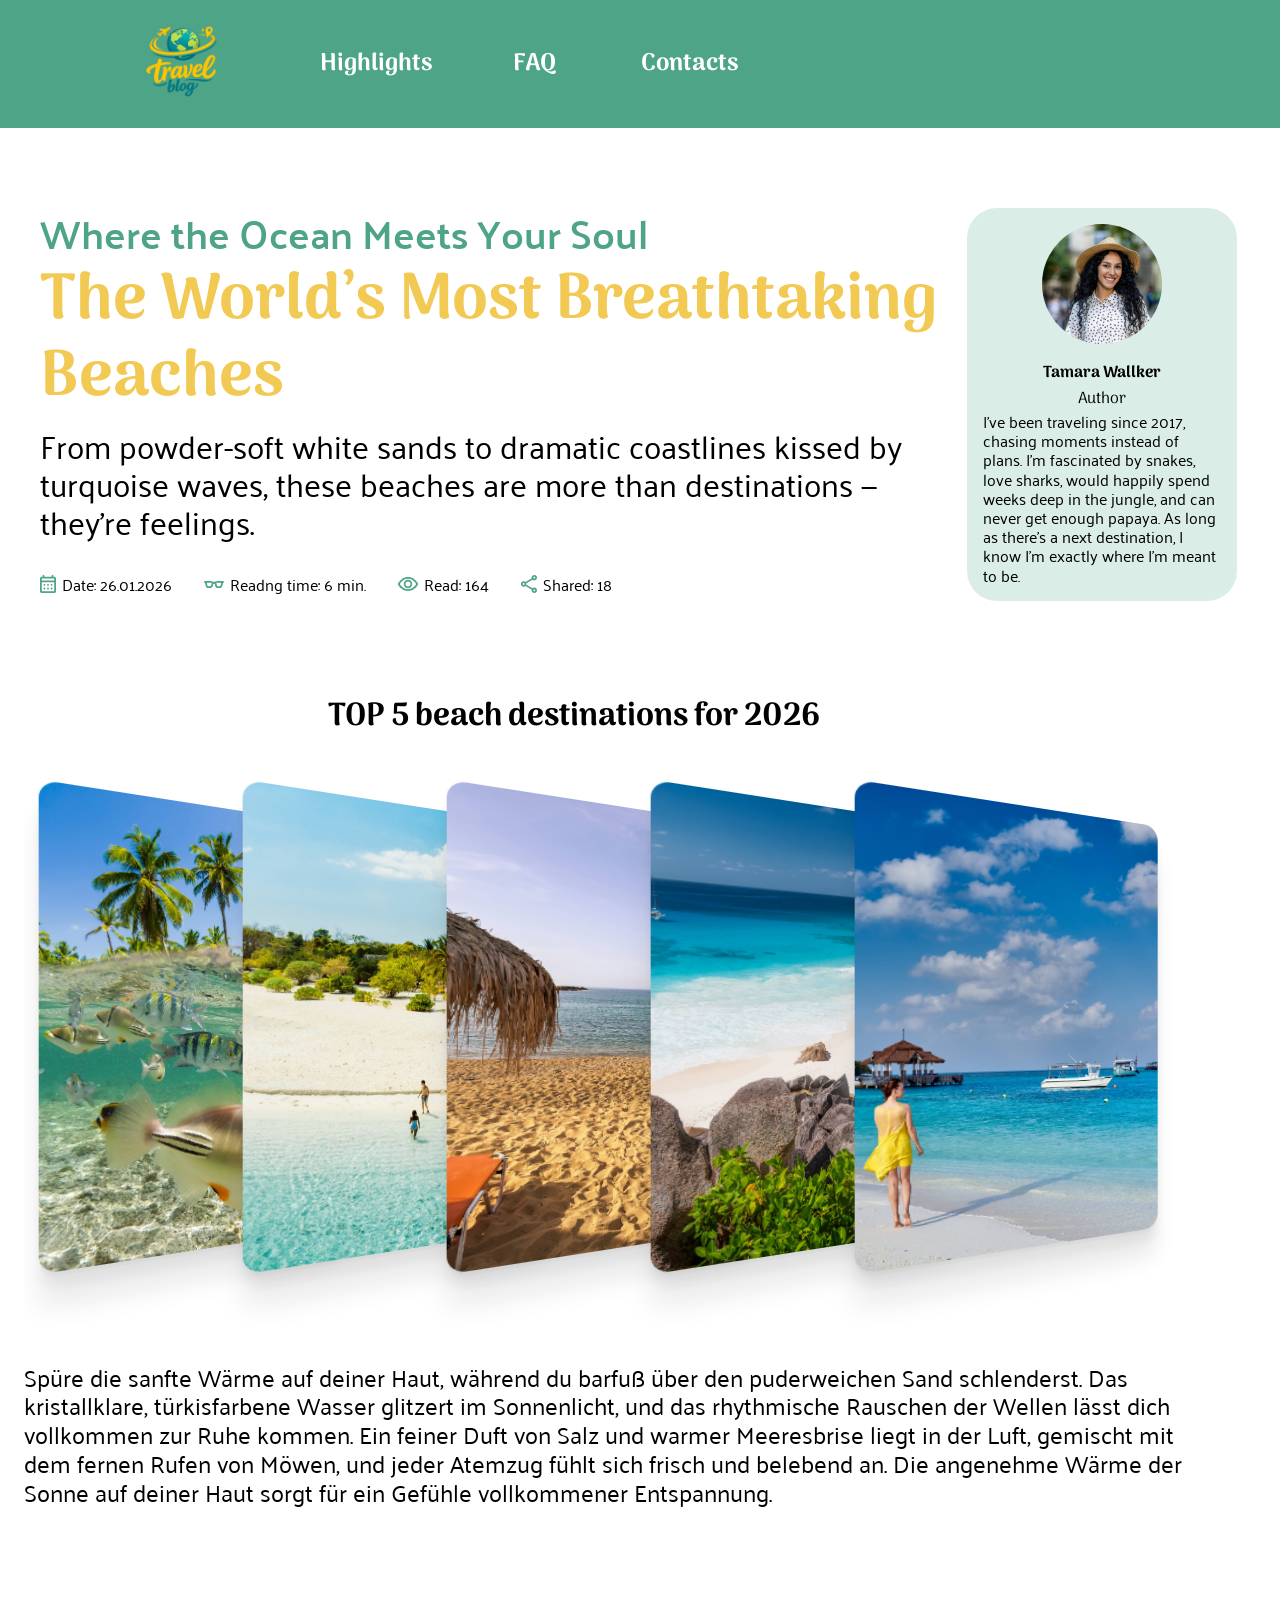
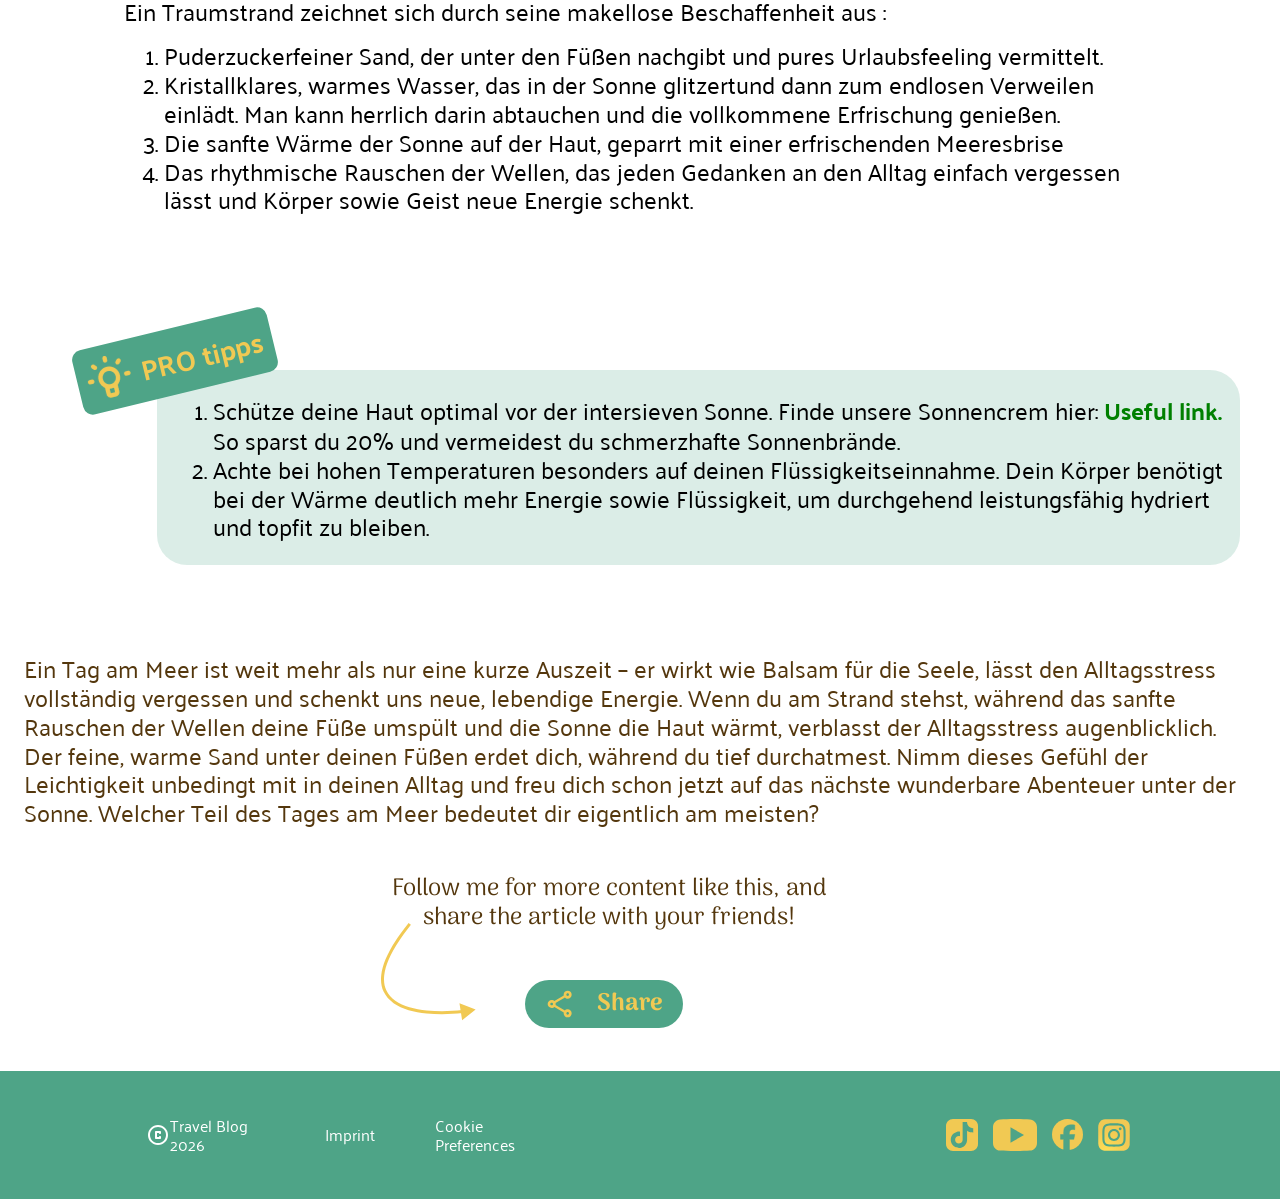
==== article01.html @ 9c557f5f "add missing underline in header for Article2&3 and center text according to the image on all pages." ====
<!DOCTYPE html>
<html lang="de">

<head>
    <meta charset="UTF-8">
    <meta name="viewport" content="width=device-width, initial-scale=1.0">
    <title>Ocean Meets Your Soul</title>
    <link rel="icon" type="image/x-icon" href="./assets/icons/logo.svg">
    <link rel="stylesheet" href="./style.css">
    <link rel="stylesheet" href="./fonts.css">
    <link rel="stylesheet" href="./article01.css">
    <link rel="stylesheet" href="./article01_Style_Media.css">

</head>

<body>
    <header class="header">
        <a href="./index.html"><img src="./assets/icons/logo.svg" alt="Logo von Travel Blog"></a>
        <div class="header-buttons">
            <div class="highlights">
                <a href="#highlights">Highlights </a>
                <img src="./assets/icons/underline_highlights.svg" alt="geschwungener Unterstrich">
            </div>
            <div class="faq">
                <a href="#faq">FAQ </a>
                <img src="./assets/icons/underline_faq.svg" alt="geschwungener Unterstrich">
            </div>
            <div class="contacts">
                <a href="#contacts">Contacts </a>
                <img src="./assets/icons/underline_contact.svg" alt="geschwungener Unterstrich">
            </div>
        </div>
    </header>
    <div class="main">
        <section class="landing-section-carousel">
            <div class="landing-section-text">
                <div>
                    <h2>Where the Ocean Meets Your Soul</h2>
                </div>
                <div>
                    <h1>The World’s Most Breathtaking Beaches</h1>
                </div>
                <div>
                    <p>From powder-soft white sands to dramatic coastlines kissed by turquoise waves, these beaches are
                        more than destinations — they’re feelings.</p>
                </div>
                <div class="landing-section-metadata">
                    <div class="landing-section-metadata-upperrow">
                        <div class="landing-section-metadata-postdetails">
                            <img src="./assets/icons/calendar_month.svg" alt="Kalender">
                            <p>Date: 26.01.2026</p>
                        </div>
                        <div class="landing-section-metadata-postdetails">
                            <img src="./assets/icons/eyeglasses_2.svg" alt="Brille">
                            <p>Readng time: 6 min.</p>
                        </div>
                    </div>

                    <div class="landing-section-metadata-lowerrow">
                        <div class="landing-section-metadata-postdetails">
                            <img src="./assets/icons/visibility.svg" alt="Augensymbil für Sichtbarkeit">
                            <p>Read: 164</p>
                        </div>
                        <div class="landing-section-metadata-postdetails">
                            <img src="./assets/icons/share.svg" alt="Symbol für Teilen von digitelen Inhalten">
                            <p>Shared: 18</p>
                        </div>
                    </div>
                </div>
            </div>
            <div class="authorsection">
                <div class="img-box">
                    <img class="author-img" src="./assets/IMG/690fbef0c17eec1970205dee7813ecf3e1ca60ca.jpg"
                        alt="Author">
                </div>
                <div class="author-passage">
                    <p class="authorsection-name">Tamara Wallker</p>
                    <p class="authorsection-job-titel">Author</p>
                    <p class="author-text">I’ve been traveling since 2017, chasing moments instead of plans. I’m
                        fascinated by snakes, love sharks, would happily spend weeks deep in the jungle, and can never
                        get enough papaya. As long as there’s a next destination, I know I’m exactly where I’m meant to
                        be.</p>
                </div>
            </div>
        </section>
        <div class="slider-section">
            <div>
                <p>TOP 5 beach destinations for 2026</p>
            </div>
            <div class="img-slider">
                <input type="radio" name="slider" value="one" checked>
                <input type="radio" name="slider" value="two">
                <input type="radio" name="slider" value="three">
                <input type="radio" name="slider" value="four">
                <input type="radio" name="slider" value="five">
                <div class="slider-wrapper">
                    <img class="slider_element" src="./assets/IMG/e51c4878d54c33f629a02bda94c36dedb0bcad4c.jpg" alt="">
                    <img class="slider_element" src="./assets/IMG/0f9bd6495d2cf09f7771ff76c4db44ebbebd13a8.jpg" alt="">
                    <img class="slider_element" src="./assets/IMG/7601c79268913c89cf3a25735f51fbeda280b129.jpg" alt="">
                    <img class="slider_element" src="./assets/IMG/ed7a6cf86d218974b82d78294162aca46bee85b0.jpg" alt="">
                    <img class="slider_element" src="./assets/IMG/0540af409d6eb9c8b70daf49550cf01b8f0cc2bd.jpg" alt="">
                </div>
            </div>
        </div>
        <section description class="description">
            <div class="description-box">
                <p>Spüre die sanfte Wärme auf deiner Haut, während du barfuß über den puderweichen Sand schlenderst. Das
                    kristallklare, türkisfarbene Wasser glitzert im Sonnenlicht, und das rhythmische Rauschen der Wellen
                    lässt dich vollkommen zur Ruhe kommen. Ein feiner Duft von Salz und warmer Meeresbrise liegt in der
                    Luft, gemischt mit dem fernen Rufen von Möwen, und jeder Atemzug fühlt sich frisch und belebend an.
                    Die angenehme Wärme der Sonne auf deiner Haut sorgt für ein Gefühle vollkommener Entspannung.</p>
            </div>
            <div class="info">
                <p class="info-p-tag">Ein Traumstrand zeichnet sich durch seine makellose Beschaffenheit aus :</p>
                <ol>
                    <li class="info-li-tag">Puderzuckerfeiner Sand, der unter den Füßen nachgibt und pures
                        Urlaubsfeeling vermittelt.</li>
                    <li class="info-li-tag">Kristallklares, warmes Wasser, das in der Sonne glitzertund dann zum
                        endlosen Verweilen einlädt. Man kann herrlich darin abtauchen und die vollkommene Erfrischung
                        genießen.</li>
                    <li class="info-li-tag">Die sanfte Wärme der Sonne auf der Haut, geparrt mit einer erfrischenden
                        Meeresbrise</li>
                    <li class="info-li-tag">Das rhythmische Rauschen der Wellen, das jeden Gedanken an den Alltag
                        einfach vergessen lässt und Körper sowie Geist neue Energie schenkt.</li>
                </ol>
            </div>
        </section>
        <section class="pro-tipps">
            <div class="pro-tipps-box">
                <img src="./assets/icons/wb_incandescent.png" alt="light-bulb">
                <p>PRO tipps</p>
            </div>
            <div class="pro-tipps-discription">
                <div>
                    <ol>
                        <li>Schütze deine Haut optimal vor der intersieven Sonne. Finde unsere Sonnencrem hier:
                            <span>Useful link.</span> So sparst du 20% und vermeidest du schmerzhafte Sonnenbrände.</li>
                        <li>Achte bei hohen Temperaturen besonders auf deinen Flüssigkeitseinnahme. Dein Körper benötigt
                            bei der Wärme deutlich mehr Energie sowie Flüssigkeit, um durchgehend leistungsfähig
                            hydriert und topfit zu bleiben.</li>
                    </ol>
                </div>
            </div>
        </section>
        <section>
            <div class="main-beach-accomodation-descr">
                <p>Ein Tag am Meer ist weit mehr als nur eine kurze Auszeit – er wirkt wie Balsam für die Seele, lässt
                    den Alltagsstress vollständig vergessen und schenkt uns neue, lebendige Energie. Wenn du am Strand
                    stehst, während das sanfte Rauschen der Wellen deine Füße umspült und die Sonne die Haut wärmt,
                    verblasst der Alltagsstress augenblicklich. Der feine, warme Sand unter deinen Füßen erdet dich,
                    während du tief durchatmest. Nimm dieses Gefühl der Leichtigkeit unbedingt mit in deinen Alltag und
                    freu dich schon jetzt auf das nächste wunderbare Abenteuer unter der Sonne. Welcher Teil des Tages
                    am Meer bedeutet dir eigentlich am meisten?
                </p>
            </div>
        </section>
        <section>
            <div class="share">
                <div class="share-box">
                    <div class="share-box-text">
                        <p>Follow me for more content like this, and share the article with your friends!
                        <p></p>
                    </div>
                    <table class="radio-box">
                        <td class="radio-box-image"><img src="./assets/icons/Vector_share.svg"
                                alt="Pfeil zeigt zum Share Button"></td>
                        <td class="radio-box-button">
                            <input type="radio" id="button-toggle" class="button-checkbox">
                            <label for="button-toggle" class="annimated-button">
                                <img src="./assets/icons/Share_button.svg" alt="Icon zum Teilen von Content">
                                <p>Share</p>
                            </label>

                            <div class="share-after-click">
                                <img src="./assets/icons/Share.svg" alt="Icon zum Teilen von Content">
                                <div class="share-after-click-links">
                                    <a href="https://www.linkedin.com/">LinkedIn</a>
                                    <a href="https://web.whatsapp.com/">WhatsApp</a>
                                </div>

                            </div>
                        </td>
                    </table>
                </div>
            </div>
    </div>
    </section>
    <footer class="footer">
        <section class="footer-section-left">
            <div class="footer-section-left-links">
                <div class="footer-section-left-copyright"><img src="./assets/icons/copyright.svg"
                        alt="Copyright Symbol">Travel Blog 2026</img></div>
                <p>Imprint</p>
                <p>Cookie Preferences</p>
            </div>
        </section>

        <section class="footer-section-right">
            <a href="https://www.tiktok.com/" target="_blank"> <img src="./assets/icons/Tiktok.svg" alt="Tiktok"></a>
            <a href="https://www.youtube.com/" target="_blank"> <img src="./assets/icons/youtube.svg" alt="YouTube"></a>
            <a href="https://www.facebook.com/" target="_blank"> <img src="./assets/icons/facebook.svg"
                    alt="Facebook"></a>
            <a href="https://www.instagram.com/" target="_blank"> <img src="./assets/icons/Instagram_2016.svg"
                    alt="Instagram"></a>

        </section>
    </footer>
    <section class="nav-bar">
        <div>
            <img src="./assets/icons/home.png" alt="">
            <img src="./assets/icons/rocket_launch.png" alt="">
            <img src="./assets/icons/live_help.png" alt="">
            <img src="./assets/icons/person_pin.png" alt="">
        </div>
    </section>
    </div>
</body>

</html>
---- style.css ----
* {
    margin: 0;
    box-sizing: border-box;
    scroll-behavior: smooth;
}

html {
    font-size: 16px;
}

body {
    min-height: 100vh;
    display: flex;
    flex-direction: column;

}



.header {
    width: 100%;
    display: flex;
    flex-direction: row;
    align-items: center;
    height: 128px;
    background-color: rgba(78, 164, 135, 1);
    padding: 0px 146px 0px 146px;
    gap: 102px;
}

.header>img {
    width: 72px;
}

.header-buttons {
    display: flex;
    flex-direction: row;
    align-items: center;
    gap: 72px;
    height: 19px;
    text-decoration: none;
    color: rgba(248, 245, 235, 1);
    font-family: Arima;
    font-weight: 700;
    font-size: 1.5rem;

}

.header a {
    color: #ffffff;
    text-decoration: none;

}

.header a:hover {
    color: #ffffff;
    cursor: pointer;
}

.header a:active {
    color: #F1C953;
    cursor: pointer;
    text-decoration: none;

}

/* In diesem Abschnitt wird der ganze Abschnitt um den Share Button und dessen Funktion definiert*/


.share {
    display: flex;
    flex-direction: column;
    justify-content: center;
    align-items: center;

    width: 1200px;
    height: 154px;

    gap: 48px;
}

.share-box {
    display: flex;
    flex-direction: column;
    justify-content: center;

    width: 493px;
    height: 154px;

    position: relative;
}

.share-box-text p {
    font-family: Arima;
    font-weight: 500;
    font-style: Medium;
    font-size: 1.5rem;
    line-height: 120%;
    letter-spacing: 0%;
    text-align: center;

    color: rgba(84, 55, 13, 1);

    width: 463px;
}

.radio-box {
    display: table;
    flex-direction: row;
    justify-content: start;
    align-items: flex-end;

    width: 350px;
    gap: 48px;

    position: absolute;
    top: 90px;
}

.radio-box-image {
    width: 100px;
}

.annimated-button>img {
    width: 32px;
    height: 32px;
}

.radio-box-button {
    display: flex;
    flex-direction: row;
    justify-content: center;
    align-items: center;

    margin-top: 60px;
}

.radio-box-button p {
    font-family: Arima;
    font-weight: 700;
    font-style: Bold;
    font-size: 1.5rem;
    line-height: 120%;
    letter-spacing: 5%;

    color: rgba(241, 201, 83, 1);
}

.radio-box-button>img {
    width: 106px;
    border: 3px;
    rotate: 5deg;
}

.button-checkbox {
    display: none;
}

.annimated-button {
    display: flex;
    flex-direction: row;
    justify-content: space-evenly;
    align-items: center;
    background-color: rgba(78, 164, 135, 1);
    text-align: center;
    border-radius: 40px;
    cursor: pointer;
    user-select: none;

    width: 158px;
    height: 48px;
    transform: translateX(0);

    transition: transform 0.4s ease, width 0.2s ease;
}

.button-checkbox:checked+.annimated-button {
    width: 120px;
    transform: translateX(-0px);
}

.button-checkbox:checked+.annimated-button>img {
    display: none;
}

.button-checkbox:checked~.share-after-click {
    display: flex;
}

.share-after-click {
    display: table;
    flex-direction: row;
    justify-content: center;
    align-items: center;

    display: none;
}

.share-after-click-links {
    display: flex;
    flex-direction: column;
    justify-content: center;
    align-items: start;

    color: rgba(78, 164, 135, 1);
}

.share-after-click img {
    width: 32px;
    height: 32px;
    margin: 0px 10px 0px 10px;
}

.share-after-click-links a {
    font-family: Arima;
    font-weight: 400;
    font-style: Regular;
    font-size: 1rem;
}

.share-after-click-links a:link {
    color: rgba(78, 164, 135, 1);
}

.share-after-click-links a:visited {
    color: rgba(78, 164, 135, 1);
}


.pro-tipps {
    width: 600px;
    height: 300px;
    padding: 0px 0px 0px 0px;
}

.pro-tipps-box {
    z-index: 1;
    background-color: rgba(78, 164, 135, 1);
    display: flex;
    justify-content: space-evenly;
    align-items: center;
    text-align: center;
    width: 200px;
    height: 66px;
    border-radius: 10px;
    position: relative;
    top: 24px;
    left: -32px;
}

.pro-tipps-box>p {
    font-family: Palanquin;
    font-weight: 700;
    font-size: 1.75rem;
    color: rgba(241, 201, 83, 1);
}

.pro-tipps-discription {
    z-index: 2;
    font-family: Palanquin;
    font-weight: 400;
    font-size: 1.25rem;
    line-height: 120%;
    background-color: rgba(78, 164, 135, 0.2);
    border-radius: 30px;
    width: 600px;
    height: 200px;
    display: flex;
    justify-content: flex-end;
}

.pro-tipps-discription>div {
    display: flex;
    justify-content: space-around;
    padding: 35px 16px;
}

.pro-tipps-box {
    transform: rotate(-13.67deg)
}

.pro-tipps-box>img {
    transform: rotate(13.67deg);
}


/* Ab diesem Bereich kommt der Footer */


.footer {
    width: 100%;
    display: flex;
    align-items: center;
    color: #ffffff;
    height: 128px;
    background-color: rgba(78, 164, 135, 1);
    padding: 0px 146px 0px 146px;
    justify-content: space-between;
    font-family: Palanquin;
}

.footer-section-left-links {
    display: flex;
    align-items: center;
    gap: 60px;
}

.footer-section-left-copyright {
    display: flex;
    align-items: center;
}

.footer-section-right {
    display: flex;
    align-items: center;
    gap: 15px;
}

.nav-bar {
    display: none;
}

@media screen and (min-width: 1440px) {

    .header {
        width: 100%;
        height: 128px;
        display: flex;
        flex-direction: row;
        justify-content: start;

        gap: 102px;

        padding: 0px max(146px, calc(50% - 600px));
    }


    .header>a>img {
        width: 72px;

        /* margin-left: 146px; */
    }

    .header-buttons {
        display: flex;
    }

    .pro-tipps {
        width: 1134px;
        height: 260px;
        padding: 0px 0px 0px 0px;
    }

    .pro-tipps-box {
        z-index: 1;
        background-color: rgba(78, 164, 135, 1);
        display: flex;
        justify-content: space-evenly;
        align-items: center;
        text-align: center;
        width: 200px;
        height: 66px;
        border-radius: 10px;
        position: relative;
        top: 5px;
        left: 0px;
    }

    .pro-tipps-box {
        transform: rotate(-13.67deg)
    }

    .pro-tipps-box>img {
        transform: rotate(13.67deg);
    }

    .pro-tipps-box>p {
        font-family: Palanquin;
        font-weight: 700;
        font-size: 1.75rem;
        color: rgba(241, 201, 83, 1);
    }

    .pro-tipps-discription {
        z-index: 2;
        font-family: Palanquin;
        font-weight: 400;
        font-size: 1.5rem;
        line-height: 120%;

        background-color: rgba(78, 164, 135, 0.2);

        border-radius: 10px;
        width: 1083px;
        height: 195px;
        display: flex;
        justify-content: flex-end;

        margin-left: 50px;

    }

    .pro-tipps-discription>div {
        display: flex;
        justify-content: space-around;
        padding: 26px 16px;
    }

    .pro-tipps-discription span {
        font-family: Palanquin;
        font-weight: 700;
        font-style: bold;
        font-size: 1.5rem;
        line-height: 120%;

        color: green;
    }


    .footer {
        width: 100%;
        display: flex;
        flex-direction: row;
        justify-content: center;
        align-items: center;

        height: 128px;

        color: #ffffff;

        background-color: rgba(78, 164, 135, 1);
        padding: 0px max(0px, calc(50% - 720px));
        font-family: Palanquin;
    }

    .footer-navigation-box {
        display: flex;
        flex-direction: row;
        justify-content: space-between;
        align-items: end;
        width: 80%;
    }

    .footer-section-left-links {
        display: flex;
        flex-direction: row;
        justify-content: space-between;
        align-items: center;
        gap: 8px;

        width: 400px;
        height: 32px;

        line-height: 120%;
    }

    .footer-section-left-copyright {
        display: flex;
        align-items: center;
    }

    .footer-section-right {
        display: flex;
        align-items: center;
        /* gap: 15px; */

        width: 188px;
        height: 32px;
    }

    .footer-section-right img {
        height: 32px;
    }

    .footer-section-right a {
        height: 32px;
    }


    .nav-bar {
        display: none;
    }

}

@media screen and (min-width: 1230px) and (max-width: 1440px) {

    .pro-tipps {
        width: 1134px;
        height: 260px;
        padding: 0px 0px 0px 0px;
    }

    .pro-tipps-box {
        z-index: 1;
        background-color: rgba(78, 164, 135, 1);
        display: flex;
        justify-content: space-evenly;
        align-items: center;
        text-align: center;
        width: 200px;
        height: 66px;
        border-radius: 10px;
        position: relative;
        top: 5px;
        left: 0px;
    }

    .pro-tipps-box {
        transform: rotate(-13.67deg)
    }

    .pro-tipps-box>img {
        transform: rotate(13.67deg);
    }

    .pro-tipps-box>p {
        font-family: Palanquin;
        font-weight: 700;
        font-size: 1.75rem;
        color: rgba(241, 201, 83, 1);
    }

    .pro-tipps-discription {
        z-index: 2;
        font-family: Palanquin;
        font-weight: 400;
        font-size: 1.5rem;
        line-height: 120%;

        background-color: rgba(78, 164, 135, 0.2);

        border-radius: 10px;
        width: 1083px;
        height: 195px;
        display: flex;
        justify-content: flex-end;

        margin-left: 50px;

    }

    .pro-tipps-discription>div {
        display: flex;
        justify-content: space-around;
        padding: 26px 16px;
    }

    .pro-tipps-discription span {
        font-family: Palanquin;
        font-weight: 700;
        font-style: bold;
        font-size: 1.5rem;
        line-height: 120%;

        color: green;
    }


    .footer {
        width: 100%;
        display: flex;
        flex-direction: row;
        justify-content: center;
        align-items: center;

        height: 128px;

        color: #ffffff;

        background-color: rgba(78, 164, 135, 1);
        padding: 0px 0px 0px 0px;
        font-family: Palanquin;
    }

    .footer-navigation-box {
        display: flex;
        flex-direction: row;
        justify-content: space-between;
        align-items: end;
        width: 80%;
    }

    .footer-section-left-links {
        display: flex;
        flex-direction: row;
        justify-content: space-between;
        align-items: center;
        gap: 8px;

        width: 400px;
        height: 32px;

        line-height: 120%;
    }

    .footer-section-left-copyright {
        display: flex;
        align-items: center;
    }

    .footer-section-right {
        display: flex;
        align-items: center;
        /* gap: 15px; */

        width: 188px;
        height: 32px;
    }

    .footer-section-right img {
        height: 32px;
    }

    .footer-section-right a {
        height: 32px;
    }


    .nav-bar {
        display: none;
    }



}

@media screen and (min-width:1057px) and (max-width: 1229px) {

    .pro-tipps {
        width: 950px;
        height: 260px;
        padding: 0px 0px 0px 0px;
    }

    .pro-tipps-box {
        z-index: 1;
        background-color: rgba(78, 164, 135, 1);
        display: flex;
        justify-content: space-evenly;
        align-items: center;
        text-align: center;
        width: 200px;
        height: 66px;
        border-radius: 10px;
        position: relative;
        top: 5px;
        left: 0px;
    }

    .pro-tipps-box {
        transform: rotate(-13.67deg)
    }

    .pro-tipps-box>img {
        transform: rotate(13.67deg);
    }

    .pro-tipps-box>p {
        font-family: Palanquin;
        font-weight: 700;
        font-size: 1.75rem;
        color: rgba(241, 201, 83, 1);
    }

    .pro-tipps-discription {
        z-index: 2;
        font-family: Palanquin;
        font-weight: 400;
        font-size: 1.5rem;
        line-height: 120%;

        background-color: rgba(78, 164, 135, 0.2);

        border-radius: 10px;
        width: 900px;
        height: 195px;
        display: flex;
        justify-content: flex-end;

        margin-left: 50px;

    }

    .pro-tipps-discription>div {
        display: flex;
        justify-content: space-around;
        padding: 26px 16px;
    }

    .pro-tipps-discription span {
        font-family: Palanquin;
        font-weight: 700;
        font-style: bold;
        font-size: 1.5rem;
        line-height: 120%;

        color: green;
    }


    .footer {
        width: 100%;
        display: flex;
        flex-direction: row;
        justify-content: center;
        align-items: center;

        height: 128px;

        color: #ffffff;

        background-color: rgba(78, 164, 135, 1);
        padding: 0px 0px 0px 0px;
        font-family: Palanquin;
    }

    .footer-navigation-box {
        display: flex;
        flex-direction: row;
        justify-content: space-between;
        align-items: end;
        width: 80%;
    }

    .footer-section-left-links {
        display: flex;
        flex-direction: row;
        justify-content: space-between;
        align-items: center;
        gap: 8px;

        width: 400px;
        height: 32px;

        line-height: 120%;
    }

    .footer-section-left-copyright {
        display: flex;
        align-items: center;
    }

    .footer-section-right {
        display: flex;
        align-items: center;
        /* gap: 15px; */

        width: 188px;
        height: 32px;
    }

    .footer-section-right img {
        height: 32px;
    }

    .footer-section-right a {
        height: 32px;
    }


    .nav-bar {
        display: none;
    }


}

@media screen and (min-width:951px) and (max-width: 1056px) {
    .footer {
        width: 100%;
        display: flex;
        flex-direction: row;
        justify-content: center;
        align-items: center;

        height: 128px;

        color: #ffffff;

        background-color: rgba(78, 164, 135, 1);
        padding: 0px 0px 0px 0px;
        font-family: Palanquin;
    }

    .footer-navigation-box {
        display: flex;
        flex-direction: row;
        justify-content: space-between;
        align-items: end;
        width: 80%;
    }

    .footer-section-left-links {
        display: flex;
        flex-direction: row;
        justify-content: space-between;
        align-items: center;
        gap: 8px;

        width: 400px;
        height: 32px;

        line-height: 120%;
    }

    .footer-section-left-copyright {
        display: flex;
        align-items: center;
    }

    .footer-section-right {
        display: flex;
        align-items: center;
        /* gap: 15px; */

        width: 188px;
        height: 32px;
    }

    .footer-section-right img {
        height: 32px;
    }

    .footer-section-right a {
        height: 32px;
    }


    .nav-bar {
        display: none;
    }



}

@media screen and (min-width:741px) and (max-width:950px) {

    .header {
        gap: 60px;
    }

    /* Share Button mit Position und Animation */

    .share {
        width: 463px;
        height: 140px;

        gap: 48px;
    }

    .share-box {
        width: 463px;
        height: 140px;

        position: relative;
    }

    .share-box-text {
        width: 100%;
    }

    .footer {
        width: 100%;
        display: flex;
        flex-direction: row;
        justify-content: center;
        align-items: center;

        height: 128px;

        color: #ffffff;

        background-color: rgba(78, 164, 135, 1);
        padding: 0px 0px 0px 0px;
        font-family: Palanquin;
    }

    .footer-navigation-box {
        display: flex;
        flex-direction: row;
        justify-content: space-between;
        align-items: end;
        width: 90%;

    }

    .footer-section-left-links {
        display: flex;
        flex-direction: row;
        justify-content: space-between;
        align-items: center;
        gap: 8px;

        width: 400px;
        height: 32px;

        line-height: 120%;
    }

    .footer-section-left-copyright {
        display: flex;
        align-items: center;
    }

    .footer-section-right {
        display: flex;
        align-items: center;
        /* gap: 15px; */

        width: 188px;
        height: 32px;
    }

    .footer-section-right img {
        height: 32px;
    }

    .footer-section-right a {
        height: 32px;
    }



    .nav-bar {
        display: flex;
        justify-content: center;
        align-items: center;
        position: sticky;
        bottom: 0px;
        width: 100%;
        height: 88px;
        background-color: rgba(241, 201, 83, 1);
        z-index: 11;
    }


    .nav-bar-icons {
        display: flex;
        flex-direction: row;
        justify-content: space-between;
        align-items: center;

        width: 70%;
        height: 35px;
    }
}

@media screen and (min-width: 640px) and (max-width:740px) {
    .header {
        width: 100%;
        height: 70px;
        display: flex;
        flex-direction: column;

        padding: 5px 16px 5px 16px;
        gap: 10px;
    }


    .header>a>img {
        height: 56px;

    }


    .header-buttons {
        Display: none;

    }

    .pro-tipps {
        width: 480px;
        height: 260px;
        padding: 0px 0px 0px 0px;
    }

    .pro-tipps-box {
        z-index: 1;
        background-color: rgba(78, 164, 135, 1);
        display: flex;
        justify-content: space-evenly;
        align-items: center;
        text-align: center;
        width: 200px;
        height: 66px;
        border-radius: 10px;
        position: relative;
        top: 5px;
        left: -32px;
    }

    .pro-tipps-box>p {
        font-family: Palanquin;
        font-weight: 700;
        font-size: 1.75rem;
        color: rgba(241, 201, 83, 1);
    }

    .pro-tipps-discription {
        z-index: 2;
        font-family: Palanquin;
        font-weight: 400;
        font-size: 1rem;
        line-height: 120%;

        background-color: rgba(78, 164, 135, 0.2);

        border-radius: 10px;
        width: 480px;
        height: 195px;
        display: flex;
        justify-content: flex-end;
    }

    .pro-tipps-discription>div {
        display: flex;
        justify-content: space-around;
        padding: 26px 16px;
    }

    .pro-tipps-box {
        transform: rotate(-13.67deg)
    }

    .pro-tipps-box>img {
        transform: rotate(13.67deg);
    }



    .footer {
        width: 100%;
        display: flex;
        flex-direction: row;
        justify-content: center;
        align-items: center;

        height: 128px;

        color: #ffffff;

        background-color: rgba(78, 164, 135, 1);
        padding: 0px;
        font-family: Palanquin;
    }

    .footer-navigation-box {
        display: flex;
        flex-direction: row;
        justify-content: space-between;
        align-items: end;
        width: 70%;

    }

    .footer-section-left-links {
        display: flex;
        flex-direction: column-reverse;
        align-items: start;
        gap: 8px;

        width: 147px;
        height: 74px;

        line-height: 120%;
    }

    .footer-section-left-copyright {
        display: flex;
        align-items: center;
    }

    .footer-section-right {
        display: flex;
        align-items: center;
        gap: 15px;

        width: 153px;
        height: 24px;
    }

    .footer-section-right img {
        height: 24px
    }

    .footer-section-right a {
        height: 24px;
    }

    .nav-bar {
        display: flex;
        justify-content: center;
        align-items: center;
        position: sticky;
        bottom: 0px;
        width: 100%;
        height: 88px;
        background-color: rgba(241, 201, 83, 1);
        z-index: 11;
    }


    .nav-bar-icons {
        display: flex;
        flex-direction: row;
        justify-content: space-between;
        align-items: center;

        width: 70%;
        height: 35px;
    }
}

@media screen and (min-width: 590px) and (max-width:640px) {

    .header {
        width: 100%;
        height: 70px;
        display: flex;
        flex-direction: column;

        padding: 5px 16px 5px 16px;
        gap: 10px;
    }



    .header>a>img {
        height: 56px;

    }

    .header-buttons {
        display: none;
    }


    /* Share Button mit Position und Animation */

    .share {
        width: 465px;
        height: 140px;

        gap: 48px;
    }

    .share-box {
        width: 100%;
        height: 140px;

        position: relative;
    }

    .share-box-text {
        width: 100%;
    }

    .share-box-text p {
        font-family: Arima;
        font-weight: 500;
        font-style: Medium;
        font-size: 1.125rem;
        line-height: 120%;
        letter-spacing: 0%;

        text-align: center;

        color: rgba(84, 55, 13, 1);
        width: 343px;
    }

    .radio-box {
        display: table;
        flex-direction: row;
        justify-content: start;
        align-items: flex-end;

        width: 343px;
        gap: 48px;

        position: absolute;
        top: 90px;
    }

    .radio-box-image>img {
        width: 75px;
        height: 50px;
        rotate: 45deg;
    }

    .annimated-button>img {
        width: 32px;
        height: 32px;
    }

    .radio-box-button {
        display: flex;
        flex-direction: row;
        justify-content: start;
        align-items: center;

        margin-top: 60px;
    }

    .radio-box-button p {
        font-family: Arima;
        font-weight: 700;
        font-style: Bold;
        font-size: 1.5rem;
        line-height: 120%;
        letter-spacing: 5%;

        color: rgba(241, 201, 83, 1);
    }

    .radio-box-button>img {
        width: 106px;
        border: 3px;
    }

    .button-checkbox {
        display: none;
    }

    .annimated-button {
        display: flex;
        flex-direction: row;
        justify-content: space-evenly;
        align-items: center;
        background-color: rgba(78, 164, 135, 1);
        text-align: center;
        border-radius: 40px;
        cursor: pointer;
        user-select: none;

        width: 158px;
        height: 48px;
        transform: translateX(0);

        transition: transform 0.4s ease, width 0.2s ease;
    }

    .button-checkbox:checked+.annimated-button {
        width: 120px;
        transform: translateX(-0px);
    }

    .button-checkbox:checked+.annimated-button>img {
        display: none;
    }

    .button-checkbox:checked~.share-after-click {
        display: flex;
    }

    .share-after-click {
        display: table;
        flex-direction: row;
        justify-content: center;
        align-items: center;

        display: none;
    }

    .share-after-click-links {
        display: flex;
        flex-direction: column;
        justify-content: center;
        align-items: start;

        color: rgba(78, 164, 135, 1);
    }

    .share-after-click img {
        width: 32px;
        height: 32px;
        margin: 0px 10px 0px 10px;
    }

    .share-after-click-links a {
        font-family: Arima;
        font-weight: 400;
        font-size: 1rem;
    }

    .share-after-click-links a:link {
        color: rgba(78, 164, 135, 1);
    }

    .share-after-click-links a:visited {
        color: rgba(78, 164, 135, 1);
    }

    .pro-tipps {
        width: 430px;
        height: 260px;
        padding: 0px 0px 0px 0px;
        /* margin-bottom: 90px; */
    }

    .pro-tipps-box {
        z-index: 1;
        background-color: rgba(78, 164, 135, 1);
        display: flex;
        justify-content: space-evenly;
        align-items: center;
        text-align: center;
        width: 200px;
        height: 66px;
        border-radius: 10px;
        position: relative;
        top: 5px;
        left: -32px;
    }

    .pro-tipps-box>p {
        font-family: Palanquin;
        font-weight: 700;
        font-size: 1.75rem;
        color: rgba(241, 201, 83, 1);
    }

    .pro-tipps-discription {
        z-index: 2;
        font-family: Palanquin;
        font-weight: 400;
        font-size: 1rem;
        line-height: 120%;

        background-color: rgba(78, 164, 135, 0.2);

        border-radius: 10px;
        width: 430px;
        height: 195px;
        display: flex;
        justify-content: flex-end;
    }

    .pro-tipps-discription>div {
        display: flex;
        justify-content: space-around;
        padding: 26px 16px;
    }

    .pro-tipps-box {
        transform: rotate(-13.67deg)
    }

    .pro-tipps-box>img {
        transform: rotate(13.67deg);
    }

    .share {
        width: 345px;
        height: 140px;

        gap: 48px;
    }

    .share-box {
        width: 100%;
        height: 140px;

        position: relative;
    }


    .share-box-text {
        width: 100%;
    }

    .share-box-text>p {
        text-align: center;
    }

    .footer {
        width: 100%;
        display: flex;
        flex-direction: row;
        justify-content: center;
        align-items: center;

        height: 128px;

        color: #ffffff;

        background-color: rgba(78, 164, 135, 1);
        padding: 0px;
        font-family: Palanquin;
    }

    .footer-navigation-box {
        display: flex;
        flex-direction: row;
        justify-content: space-between;
        align-items: end;
        width: 70%;

    }

    .footer-section-left-links {
        display: flex;
        flex-direction: column-reverse;
        align-items: start;
        gap: 8px;

        width: 147px;
        height: 74px;

        line-height: 120%;
    }

    .footer-section-left-copyright {
        display: flex;
        align-items: center;
    }

    .footer-section-right {
        display: flex;
        align-items: center;
        gap: 15px;

        width: 153px;
        height: 24px;
    }

    .footer-section-right img {
        height: 24px
    }

    .footer-section-right a {
        height: 24px;
    }

    .nav-bar {
        display: flex;
        justify-content: center;
        align-items: center;
        position: sticky;
        bottom: 0px;
        width: 100%;
        height: 88px;
        background-color: rgba(241, 201, 83, 1);
        z-index: 11;
    }


    .nav-bar-icons {
        display: flex;
        flex-direction: row;
        justify-content: space-between;
        align-items: center;

        width: 70%;
        height: 35px;
    }

}

@media screen and (min-width: 550px) and (max-width:590px) {

    .header {
        width: 100%;
        height: 70px;
        display: flex;
        flex-direction: column;

        padding: 5px 16px 5px 16px;
        gap: 10px;
    }


    .header>a>img {
        width: 56px;
    }

    .header-buttons {
        display: none;
    }


    .pro-tipps {
        width: 430px;
        height: 260px;
        padding: 0px 0px 0px 0px;
        /* margin-bottom: 90px; */
    }

    .pro-tipps-box {
        z-index: 1;
        background-color: rgba(78, 164, 135, 1);
        display: flex;
        justify-content: space-evenly;
        align-items: center;
        text-align: center;
        width: 200px;
        height: 66px;
        border-radius: 10px;
        position: relative;
        top: 5px;
        left: 0px;
    }

    .pro-tipps-box>p {
        font-family: Palanquin;
        font-weight: 700;
        font-size: 1.75rem;
        color: rgba(241, 201, 83, 1);
    }

    .pro-tipps-discription {
        z-index: 2;
        font-family: Palanquin;
        font-weight: 400;
        font-size: 1rem;
        line-height: 120%;

        background-color: rgba(78, 164, 135, 0.2);

        border-radius: 10px;
        width: 430px;
        height: 195px;
        display: flex;
        justify-content: flex-end;
    }

    .pro-tipps-discription>div {
        display: flex;
        justify-content: space-around;
        padding: 26px 16px;
    }

    .pro-tipps-box {
        transform: rotate(-13.67deg)
    }

    .pro-tipps-box>img {
        transform: rotate(13.67deg);
    }


    .share {
        width: 343px;
        height: 140px;

        gap: 48px;
    }

    .share-box {
        width: 100%;
        height: 140px;

        position: relative;
    }

    .share-box-text {
        width: 100%;
    }

    .share-box-text p {
        font-family: Arima;
        font-weight: 500;
        font-style: Medium;
        font-size: 1.125rem;
        line-height: 120%;
        letter-spacing: 0%;

        text-align: center;

        color: rgba(84, 55, 13, 1);
        width: 343px;
    }

    .radio-box {
        display: table;
        flex-direction: row;
        justify-content: start;
        align-items: flex-end;

        width: 343px;
        gap: 48px;

        position: absolute;
        top: 90px;
    }

    .radio-box-image>img {
        width: 75px;
        height: 50px;
        rotate: 45deg;
    }

    .annimated-button>img {
        width: 32px;
        height: 32px;
    }

    .radio-box-button {
        display: flex;
        flex-direction: row;
        justify-content: start;
        align-items: center;

        margin-top: 60px;
    }

    .radio-box-button p {
        font-family: Arima;
        font-weight: 700;
        font-style: Bold;
        font-size: 1.5rem;
        line-height: 120%;
        letter-spacing: 5%;

        color: rgba(241, 201, 83, 1);
    }

    .radio-box-button>img {
        width: 106px;
        border: 3px;
    }

    .button-checkbox {
        display: none;
    }

    .annimated-button {
        display: flex;
        flex-direction: row;
        justify-content: space-evenly;
        align-items: center;
        background-color: rgba(78, 164, 135, 1);
        text-align: center;
        border-radius: 40px;
        cursor: pointer;
        user-select: none;

        width: 158px;
        height: 48px;
        transform: translateX(0);

        transition: transform 0.4s ease, width 0.2s ease;
    }

    .button-checkbox:checked+.annimated-button {
        width: 120px;
        transform: translateX(-0px);
    }

    .button-checkbox:checked+.annimated-button>img {
        display: none;
    }

    .button-checkbox:checked~.share-after-click {
        display: flex;
    }

    .share-after-click {
        display: table;
        flex-direction: row;
        justify-content: center;
        align-items: center;

        display: none;
    }

    .share-after-click-links {
        display: flex;
        flex-direction: column;
        justify-content: center;
        align-items: start;

        color: rgba(78, 164, 135, 1);
    }

    .share-after-click img {
        width: 32px;
        height: 32px;
        margin: 0px 10px 0px 10px;
    }

    .share-after-click-links a {
        font-family: Arima;
        font-weight: 400;
        font-size: 1rem;
    }

    .share-after-click-links a:link {
        color: rgba(78, 164, 135, 1);
    }

    .share-after-click-links a:visited {
        color: rgba(78, 164, 135, 1);
    }


    /* Ab diesem Bereich kommt der Footer */


    .footer {
        width: 100%;
        display: flex;
        flex-direction: row;
        justify-content: center;
        align-items: center;

        height: 128px;

        color: #ffffff;

        background-color: rgba(78, 164, 135, 1);
        padding: 0px;
        font-family: Palanquin;
    }

    .footer-navigation-box {
        display: flex;
        flex-direction: row;
        justify-content: space-between;
        align-items: end;
        width: 70%;

    }

    .footer-section-left-links {
        display: flex;
        flex-direction: column-reverse;
        align-items: start;
        gap: 8px;

        width: 147px;
        height: 74px;

        line-height: 120%;
    }

    .footer-section-left-copyright {
        display: flex;
        align-items: center;
    }

    .footer-section-right {
        display: flex;
        align-items: center;
        gap: 15px;

        width: 153px;
        height: 24px;
    }

    .footer-section-right img {
        height: 24px
    }

    .footer-section-right a {
        height: 24px;
    }

    .nav-bar {
        display: flex;
        justify-content: center;
        align-items: center;
        position: sticky;
        bottom: 0px;
        width: 100%;
        height: 88px;
        background-color: rgba(241, 201, 83, 1);
        z-index: 11;
    }


    .nav-bar-icons {
        display: flex;
        flex-direction: row;
        justify-content: space-between;
        align-items: center;

        width: 70%;
        height: 35px;
    }

    .nav-bar {
        display: flex;
        justify-content: center;
        align-items: center;
        position: sticky;
        bottom: 0px;
        width: 100%;
        height: 88px;
        background-color: rgba(241, 201, 83, 1);
        z-index: 11;
    }


    .nav-bar-icons {
        display: flex;
        flex-direction: row;
        justify-content: space-between;
        align-items: center;

        width: 70%;
        height: 40px;
    }


}

@media screen and (min-width: 480px) and (max-width:550px) {


    .header {
        width: 100%;
        height: 70px;
        display: flex;
        flex-direction: column;

        padding: 5px 16px 5px 16px;
        gap: 10px;
    }


    .header>a>img {
        width: 56px;
    }

    .header-buttons {
        display: none;
    }

    .pro-tipps {
        width: 430px;
        height: 260px;
        padding: 0px 0px 0px 0px;
        /* margin-bottom: 90px; */
    }

    .pro-tipps-box {
        z-index: 1;
        background-color: rgba(78, 164, 135, 1);
        display: flex;
        justify-content: space-evenly;
        align-items: center;
        text-align: center;
        width: 200px;
        height: 66px;
        border-radius: 10px;
        position: relative;
        top: 5px;
        left: 0px;
    }

    .pro-tipps-box>p {
        font-family: Palanquin;
        font-weight: 700;
        font-size: 1.75rem;
        color: rgba(241, 201, 83, 1);
    }

    .pro-tipps-discription {
        z-index: 2;
        font-family: Palanquin;
        font-weight: 400;
        font-size: 1rem;
        line-height: 120%;

        background-color: rgba(78, 164, 135, 0.2);

        border-radius: 10px;
        width: 430px;
        height: 195px;
        display: flex;
        justify-content: flex-end;
    }

    .pro-tipps-discription>div {
        display: flex;
        justify-content: space-around;
        padding: 26px 16px;
    }

    .pro-tipps-box {
        transform: rotate(-13.67deg)
    }

    .pro-tipps-box>img {
        transform: rotate(13.67deg);
    }

    /* Share Button mit Position und Animation */

    .share {
        width: 343px;
        height: 140px;

        gap: 48px;
    }

    .share-box {
        width: 100%;
        height: 140px;

        position: relative;
    }

    .share-box-text {
        width: 100%;
    }

    .share-box-text p {
        font-family: Arima;
        font-weight: 500;
        font-style: Medium;
        font-size: 1.125rem;
        line-height: 120%;
        letter-spacing: 0%;

        text-align: center;

        color: rgba(84, 55, 13, 1);
        width: 343px;
    }

    .radio-box {
        display: table;
        flex-direction: row;
        justify-content: start;
        align-items: flex-end;

        width: 343px;
        gap: 48px;

        position: absolute;
        top: 90px;
    }

    .radio-box-image>img {
        width: 75px;
        height: 50px;
        rotate: 45deg;
    }

    .annimated-button>img {
        width: 32px;
        height: 32px;
    }

    .radio-box-button {
        display: flex;
        flex-direction: row;
        justify-content: start;
        align-items: center;

        margin-top: 60px;
    }

    .radio-box-button p {
        font-family: Arima;
        font-weight: 700;
        font-style: Bold;
        font-size: 1.5rem;
        line-height: 120%;
        letter-spacing: 5%;

        color: rgba(241, 201, 83, 1);
    }

    .radio-box-button>img {
        width: 106px;
        border: 3px;
    }

    .button-checkbox {
        display: none;
    }

    .annimated-button {
        display: flex;
        flex-direction: row;
        justify-content: space-evenly;
        align-items: center;
        background-color: rgba(78, 164, 135, 1);
        text-align: center;
        border-radius: 40px;
        cursor: pointer;
        user-select: none;

        width: 158px;
        height: 48px;
        transform: translateX(0);

        transition: transform 0.4s ease, width 0.2s ease;
    }

    .button-checkbox:checked+.annimated-button {
        width: 120px;
        transform: translateX(-0px);
    }

    .button-checkbox:checked+.annimated-button>img {
        display: none;
    }

    .button-checkbox:checked~.share-after-click {
        display: flex;
    }

    .share-after-click {
        display: table;
        flex-direction: row;
        justify-content: center;
        align-items: center;

        display: none;
    }

    .share-after-click-links {
        display: flex;
        flex-direction: column;
        justify-content: center;
        align-items: start;

        color: rgba(78, 164, 135, 1);
    }

    .share-after-click img {
        width: 32px;
        height: 32px;
        margin: 0px 10px 0px 10px;
    }

    .share-after-click-links a {
        font-family: Arima;
        font-weight: 400;
        font-style: Regular;
        font-size: 1rem;
    }

    .share-after-click-links a:link {
        color: rgba(78, 164, 135, 1);
    }

    .share-after-click-links a:visited {
        color: rgba(78, 164, 135, 1);
    }


    /* Ab diesem Bereich kommt der Footer */


    .footer {
        width: 100%;
        display: flex;
        flex-direction: row;
        justify-content: center;
        align-items: center;

        height: 128px;

        color: #ffffff;

        background-color: rgba(78, 164, 135, 1);
        padding: 0px;
        font-family: Palanquin;
    }

    .footer-navigation-box {
        display: flex;
        flex-direction: row;
        justify-content: space-between;
        align-items: end;
        width: 70%;

    }

    .footer-section-left-links {
        display: flex;
        flex-direction: column-reverse;
        align-items: start;
        gap: 8px;

        width: 147px;
        height: 74px;

        line-height: 120%;
    }

    .footer-section-left-copyright {
        display: flex;
        align-items: center;
    }

    .footer-section-right {
        display: flex;
        align-items: center;
        gap: 15px;

        width: 153px;
        height: 24px;
    }

    .footer-section-right img {
        height: 24px
    }

    .footer-section-right a {
        height: 24px;
    }

    .nav-bar {
        display: flex;
        justify-content: center;
        align-items: center;
        position: sticky;
        bottom: 0px;
        width: 100%;
        height: 88px;
        background-color: rgba(241, 201, 83, 1);
        z-index: 11;
    }


    .nav-bar-icons {
        display: flex;
        flex-direction: row;
        justify-content: space-between;
        align-items: center;

        width: 70%;
        height: 35px;
    }


}

@media screen and (min-width:375px) and (max-width: 480px) {

    body {
        min-height: 100dvh;
        min-width: 345px;
    }

    .header {
        height: 70px;
        display: flex;
        flex-direction: column;
        align-items: center;
        padding: 5px 16px 5px 16px;
        gap: 10px;
    }

    .header img {
        width: 56px;
        height: 56px;
    }

    .header-buttons {
        display: none;
    }


    .pro-tipps {
        width: 343px;
        height: 260px;
        padding: 0px 0px 0px 0px;
        /* margin-bottom: 90px; */
    }

    .pro-tipps-box {
        z-index: 1;
        background-color: rgba(78, 164, 135, 1);
        display: flex;
        justify-content: space-evenly;
        align-items: center;
        text-align: center;
        width: 200px;
        height: 66px;
        border-radius: 10px;
        position: relative;
        top: 5px;
        left: 0px;
    }

    .pro-tipps-box>p {
        font-family: Palanquin;
        font-weight: 700;
        font-size: 1.75rem;
        color: rgba(241, 201, 83, 1);
    }

    .pro-tipps-discription {
        z-index: 2;
        font-family: Palanquin;
        font-weight: 400;
        font-size: 1rem;
        line-height: 120%;

        background-color: rgba(78, 164, 135, 0.2);

        border-radius: 10px;
        width: 343px;
        height: 195px;
        display: flex;
        justify-content: flex-end;
    }

    .pro-tipps-discription>div {
        display: flex;
        justify-content: space-around;
        padding: 26px 16px;
    }

    .pro-tipps-box {
        transform: rotate(-13.67deg)
    }

    .pro-tipps-box>img {
        transform: rotate(13.67deg);
    }



    /* Share Button mit Position und Animation */

    .share {
        width: 343px;
        height: 140px;

        gap: 48px;
    }

    .share-box {
        width: 100%;
        height: 140px;

        position: relative;
    }

    .share-box-text {
        width: 100%;
    }

    .share-box-text p {
        font-family: Arima;
        font-weight: 500;
        font-style: Medium;
        font-size: 1.125rem;
        line-height: 120%;
        letter-spacing: 0%;

        text-align: center;

        color: rgba(84, 55, 13, 1);
        width: 343px;
    }

    .radio-box {
        display: table;
        flex-direction: row;
        justify-content: start;
        align-items: flex-end;

        width: 343px;
        gap: 48px;

        position: absolute;
        top: 90px;
    }

    .radio-box-image>img {
        width: 70px;
        height: 50px;
        rotate: 45deg;
    }

    .annimated-button>img {
        width: 32px;
        height: 32px;
    }

    .radio-box-button {
        display: flex;
        flex-direction: row;
        justify-content: start;
        align-items: center;

        margin-top: 60px;
    }

    .radio-box-button p {
        font-family: Arima;
        font-weight: 700;
        font-style: Bold;
        font-size: 1.5rem;
        line-height: 120%;
        letter-spacing: 5%;

        color: rgba(241, 201, 83, 1);
    }

    .radio-box-button>img {
        width: 106px;
        border: 3px;
    }

    .button-checkbox {
        display: none;
    }

    .annimated-button {
        display: flex;
        flex-direction: row;
        justify-content: space-evenly;
        align-items: center;
        background-color: rgba(78, 164, 135, 1);
        text-align: center;
        border-radius: 40px;
        cursor: pointer;
        user-select: none;

        width: 158px;
        height: 48px;
        transform: translateX(0);

        transition: transform 0.4s ease, width 0.2s ease;
    }

    .button-checkbox:checked+.annimated-button {
        width: 120px;
        transform: translateX(-0px);
    }

    .button-checkbox:checked+.annimated-button>img {
        display: none;
    }

    .button-checkbox:checked~.share-after-click {
        display: flex;
    }

    .share-after-click {
        display: table;
        flex-direction: row;
        justify-content: center;
        align-items: center;

        display: none;
    }

    .share-after-click-links {
        display: flex;
        flex-direction: column;
        justify-content: center;
        align-items: start;

        color: rgba(78, 164, 135, 1);
    }

    .share-after-click img {
        width: 32px;
        height: 32px;
        margin: 0px 10px 0px 10px;
    }

    .share-after-click-links a {
        font-family: Arima;
        font-weight: 400;
        font-style: Regular;
        font-size: 1rem;
    }

    .share-after-click-links a:link {
        color: rgba(78, 164, 135, 1);
    }

    .share-after-click-links a:visited {
        color: rgba(78, 164, 135, 1);
    }




    .footer {
        width: 100%;
        display: flex;
        flex-direction: row;
        justify-content: center;
        align-items: center;

        height: 128px;

        color: #ffffff;

        background-color: rgba(78, 164, 135, 1);
        padding: 0px;
        font-family: Palanquin;
    }

    .footer-navigation-box {
        display: flex;
        flex-direction: row;
        justify-content: space-between;
        align-items: end;
        width: 85%;

    }

    .footer-section-left-links {
        display: flex;
        flex-direction: column-reverse;
        align-items: start;
        gap: 8px;

        width: 147px;
        height: 74px;

        line-height: 120%;
    }

    .footer-section-left-copyright {
        display: flex;
        align-items: center;
    }

    .footer-section-right {
        display: flex;
        align-items: center;
        gap: 15px;

        width: 153px;
        height: 24px;
    }

    .footer-section-right img {
        height: 24px
    }

    .footer-section-right a {
        height: 24px;
    }


    .nav-bar {
        display: flex;
        justify-content: center;
        align-items: center;
        position: sticky;
        bottom: 0px;
        width: 100%;
        height: 88px;
        background-color: rgba(241, 201, 83, 1);
        z-index: 11;
    }

    .nav-bar>div {
        display: flex;
        gap: 48px;
    }

    .nav-bar>div>img {
        height: 35px;
    }


}

@media (max-width:374px) {
    .header-buttons {
        display: none;
    }

    .footer {
        width: 100%;
        display: flex;
        flex-direction: row;
        justify-content: center;
        align-items: center;

        height: 128px;

        color: #ffffff;

        background-color: rgba(78, 164, 135, 1);
        padding: 0px;
        font-family: Palanquin;
    }

    .footer-navigation-box {
        display: flex;
        flex-direction: row;
        justify-content: space-between;
        align-items: end;
        width: 85%;

    }

    .footer-section-left-links {
        display: flex;
        flex-direction: column-reverse;
        align-items: start;
        gap: 8px;

        width: 147px;
        height: 74px;

        line-height: 120%;
    }

    .footer-section-left-copyright {
        display: flex;
        align-items: center;
    }

    .footer-section-right {
        display: flex;
        align-items: center;
        gap: 15px;

        width: 153px;
        height: 24px;
    }

    .footer-section-right img {
        height: 24px
    }

    .footer-section-right a {
        height: 24px;
    }


    .nav-bar {
        display: flex;
        justify-content: center;
        align-items: center;
        position: sticky;
        bottom: 0px;
        width: 100%;
        height: 88px;
        background-color: rgba(241, 201, 83, 1);
        z-index: 11;
    }

    .nav-bar>div {
        display: flex;
        gap: 48px;
    }

    .nav-bar>div>img {
        height: 25px;
    }



}
---- fonts.css ----
/* palanquin-regular - latin */
@font-face {
  font-display: swap;
  /* Check https://developer.mozilla.org/en-US/docs/Web/CSS/@font-face/font-display for other options. */
  font-family: 'Palanquin';
  font-style: normal;
  font-weight: 400;
  src: url('./fonts/palanquin-v17-latin-regular.woff2') format('woff2');
  /* Chrome 36+, Opera 23+, Firefox 39+, Safari 12+, iOS 10+ */
}

/* palanquin-600 - latin */
@font-face {
  font-display: swap;
  /* Check https://developer.mozilla.org/en-US/docs/Web/CSS/@font-face/font-display for other options. */
  font-family: 'Palanquin';
  font-style: normal;
  font-weight: 600;
  src: url('./fonts/palanquin-v17-latin-600.woff2') format('woff2');
  /* Chrome 36+, Opera 23+, Firefox 39+, Safari 12+, iOS 10+ */
}

/* palanquin-700 - latin */
@font-face {
  font-display: swap;
  /* Check https://developer.mozilla.org/en-US/docs/Web/CSS/@font-face/font-display for other options. */
  font-family: 'Palanquin';
  font-style: normal;
  font-weight: 700;
  src: url('./fonts/palanquin-v17-latin-700.woff2') format('woff2');
  /* Chrome 36+, Opera 23+, Firefox 39+, Safari 12+, iOS 10+ */


}

/* arima-regular - latin */
@font-face {
  font-display: swap;
  /* Check https://developer.mozilla.org/en-US/docs/Web/CSS/@font-face/font-display for other options. */
  font-family: 'Arima';
  font-style: normal;
  font-weight: 400;
  src: url('./fonts/arima-v7-latin-regular.woff2') format('woff2');
  /* Chrome 36+, Opera 23+, Firefox 39+, Safari 12+, iOS 10+ */
}

/* arima-700 - latin */
@font-face {
  font-display: swap;
  /* Check https://developer.mozilla.org/en-US/docs/Web/CSS/@font-face/font-display for other options. */
  font-family: 'Arima';
  font-style: normal;
  font-weight: 700;
  src: url('./fonts/arima-v7-latin-700.woff2') format('woff2');
  /* Chrome 36+, Opera 23+, Firefox 39+, Safari 12+, iOS 10+ */
}
---- article01.css ----
.main{
  width: 1232px;
  margin: 0 auto;
  padding-bottom: 90px;
  overflow: hidden;
}

header {
  z-index: 10;
}

.header a {
  color: #ffffff;
  text-decoration: none;

}

.header>div>div>img:hover {
  color: #ffffff;
  cursor: pointer;
}

.header a:active {
  color: #F1C953;
  cursor: pointer;
  text-decoration: none;
}

.highlights {
  display: flex;
  flex-direction: column;
  justify-content: flex-start;
  height: 40px;
}

.highlights>img {
  position: relative;
  top: -20px;
  left: -5px;
  opacity: 0;
  transition: opacity 0.3s ease;
}

.highlights:hover>img {
  opacity: 1;
}


.faq {
  display: flex;
  flex-direction: column;
  justify-content: flex-start;
  height: 40px;
}

.faq>img {
  position: relative;
  top: -15px;
  left: -5px;
  opacity: 0;
  transition: opacity 0.3s ease;
}

.faq:hover>img {
  opacity: 1;
}


.contacts {
  display: flex;
  flex-direction: column;
  justify-content: flex-start;
  height: 40px;
}

.contacts>img {
  position: relative;
  top: -15px;
  left: -5px;
  opacity: 0;
  transition: opacity 0.3s ease;
}

.contacts:hover>img {
  opacity: 1;
}

.landing-section-carousel{
  width: 1200px;
  margin: 0 auto;

  display: flex;
  flex-direction: row;
  padding-top: 80px;

  gap: 27px;
}

.landing-section-text {
  position: relative;
  width: 900px;
  height: 390px;
}

.landing-section-text>div>h2{
  font-family: Palanquin;
  font-weight: 600;
  font-size: 2.5rem;
  padding-bottom: 8px;
  line-height: 120%;

  color: rgba(78, 164, 135, 1);
}

.landing-section-text>div>h1{
  font-family: Arima;
  font-weight: 700;
  font-size: 4rem;
  padding-bottom: 8px;
  line-height: 120%;

  color: rgba(241, 201, 83, 1); 
}

.landing-section-text>div>p{
  font-family: Palanquin;
  font-weight: 400;
  font-size: 2rem;
  line-height: 120%;
}

.landing-section-metadata{
  display: flex;
  flex-direction: row;
  align-items: center;
  position: absolute; 
  bottom: 0;
  gap: 32px;
}

.landing-section-metadata-upperrow{
  display: flex;
  flex-direction: row;
  gap: 32px;
  font-family: Palanquin;
  font-weight: 400;
  font-size: 1rem;
}

.landing-section-metadata-lowerrow{
  display: flex;
  flex-direction: row;
  gap: 32px;
  font-family: Palanquin;
  font-weight: 400;
  font-size: 1rem;
}

.landing-section-metadata-postdetails{
  display: flex;
  align-items: center;
  gap: 6px;
  font-family: Palanquin;
  font-weight: 400;
  font-size: 1rem;
}

.authorsection {
  width: 270px;
  background-color: rgba(78, 164, 135, 0.2);
  border-radius: 30px;

}

.img-box{
  display: flex;
  justify-content: center;
}

.author-img{
  margin-top: 16px;
  height: 120px;
  width: 120px;
  border-radius: 50%;
  object-fit: cover;
  object-position: -40px;
}
.author-passage {
  padding: 16px;
}

.authorsection-name{
  font-family: Arima;
  font-weight: 700;
  font-size: 1,125rem;
  text-align: center;
}

.authorsection-job-titel{
  font-family: Arima;
  font-weight: 400;
  font-size: 1,125rem;
  text-align: center;
}

.author-text{
  font-family: Palanquin;
  font-weight: 400;
  font-size: 1rem;
  text-align: start;
  line-height: 120%;
}

.slider-section{
  padding: 90px 0px;
  max-width: 1100px;
}

.slider-section > div > p{
  font-family: Arima;
  font-weight: 600;
  font-size: 2rem;
  text-align: center
}

.img-slider{
  padding-top: 64px;
  width: 1300px;
  height: 440px;
  display: flex;
  justify-content: center;
}

.slider_element{
  border-radius: 16px;
}


.description{
  width: 1200px;
  padding-top: 90px;
}

.description-box{
  font-family: Palanquin;
  font-weight: 400;
  font-size: 1.5rem;
  text-align: start;
  line-height: 120%;
}

.info{
  padding: 90px 100px;
}

.info-p-tag{
  font-family: Palanquin;
  font-weight: 400;
  font-size: 1.5rem;
  text-align: start;
  line-height: 120%;
  padding-bottom: 16px;
}

.info-li-tag{
  font-family: Palanquin;
  font-weight: 400;
  font-size: 1.5rem;
  text-align: start;
  line-height: 120%;
}

.pro-tipps{
  width: 1130px;
  height: 260px;
  padding: 0px 0px 90px 82.5px;
}

.pro-tipps-box {
  z-index: 1;
  background-color: rgba(78, 164, 135, 1);
  display: flex;
  justify-content: space-evenly;
  align-items: center;
  text-align: center;
  width: 200px;
  height: 66px;
  border-radius: 10px;
  position: relative;
  top: 24px;
  left: -32px;
}

.pro-tipps-box>p{
  font-family: Palanquin;
  font-weight: 700;
  font-size: 1.75rem;
  color: rgba(241, 201, 83, 1);
}

.pro-tipps-discription{
  z-index: 2;
  font-family: Palanquin;
  font-weight: 400;
  font-size: 1.5rem;
  line-height: 120%;
  border-radius: 30px;
  width: 1083px;
  height: 195px;
  display: flex;
  justify-content: flex-end;
}

.pro-tipps-discription > div {
  display: flex;
  justify-content: space-around;
  padding: 26px 16px;
}
.pro-tipps-box{
  transform: rotate(-13.67deg)
}

.pro-tipps-box > img {
  transform: rotate(13.67deg);
}

.main-beach-accomodation-descr > p{
  font-family: Palanquin;
  font-weight: 400;
  font-style: Regular;
  font-size: 1.5rem;
  line-height: 120%;
  letter-spacing: 0%;
  color: rgba(84, 55, 13, 1);

  text-align: start;
  }

.share-button > p {
  font-family: arima;
  font-weight: 500;
  font-size: 1.5rem;
  line-height: 120%;
  text-align: center;
}
---- article01_Style_Media.css ----
@media screen and (max-width: 479px) {
    .main{
        display: flex;
        flex-direction: column;
        justify-content: start;
        align-items: center;
        
        width: 100%;
        max-width: 345px;
        gap: 40px;
    }

    .landing-section-carousel{
        display: flex;
        flex-direction: column;
        width: 345px;
        padding-top: 24px;
        gap: 24px;
    }

    .landing-section-text {
        position: relative;
        width: 345px;
        height: 390px;
    }

    .landing-section-text>div>h2{
        font-size: 1.25rem;
    }

    .landing-section-text>div>h1{
        font-size: 2.5rem;
        padding-top: 8px;
    }

    .landing-section-text>div>p{
        font-size: 1.125rem;
    }

    .landing-section-metadata{
        flex-direction: column;
        align-items: center;
        position: absolute; bottom: 0;
        gap: 8px;
    }

    .landing-section-metadata-upperrow{
        width: 345px;
        justify-content: start;
    }

    .landing-section-metadata-lowerrow{
        width: 345px;
        justify-content: start;
    }
    .landing-section-metadata>div>img{
        display: flex;
        width: 16px;
        height: 18px;
    }

    .authorsection {
        width: 100%;
    }

    .author-text{
        text-align: center;
    }

    .slider-section{
        width: 345px;
        padding: 40px 0px;
    }

    .slider-section > div > p {
        font-size: 1.25rem;
        padding-bottom: 16px;
    }

    .img-slider{
        position: relative;

        width: 200px;
        height: 300px;

        margin: 0 auto;

        display: flex;
        justify-content: center;
        align-items: flex-end;
    }

    .img-slider input{
        z-index: 2;
        background-color: rgba(78, 164, 135, 0.3);
        appearance: none;
        width: 22px;
        height: 22px;
        margin: -80px 8px;
        border: 0px solid;
        border-radius: 11px;
    }

    input[type="radio"]:checked {
        z-index: 2;
        width: 40px;
        height: 22px;
        margin: -80px 4px;

        background-color: rgba(78, 164, 135, 1);
        border-radius: 14px;
    }

    .slider-wrapper{
        z-index: 1;
        width: 500%;
        height: 100%;

        position: absolute;
        display: flex;

        transition: all 1s ease-in-out;

    }

    .slider_element{
        width: calc(100% / 5);
        height: 100%;
        object-fit: cover;
        transform: perspective(250px) rotateY(-10deg) translateX(10px);
    }


    .img-slider input[value="one"]:checked~.slider-wrapper{
       transform: translateX(calc(200% / 5));
    }

    .img-slider input[value="one"]:checked~.slider-wrapper .slider_element:first-child{
        transform: none;
        transition: all 1s ease-in-out;
    }

    .img-slider input[value="two"]:checked~.slider-wrapper{
        transform: translateX(calc(100% / 5));
    }

    .img-slider input[value="two"]:checked~.slider-wrapper .slider_element:nth-child(2){
        transform: none;
        transition: all 1s ease-in-out;
    }

    .img-slider input[value="two"]:checked~.slider-wrapper .slider_element:first-child{
        transform: perspective(250px) rotateY(10deg) translateX(-10px);
        transition: all 1s ease-in-out;
    }

    .img-slider input[value="three"]:checked~.slider-wrapper{
       transform: translateX(calc(0));
    }

    .img-slider input[value="three"]:checked~.slider-wrapper .slider_element:nth-child(3){
        transform: none;
        transition: all 1s ease-in-out;
    }

    .img-slider input[value="three"]:checked~.slider-wrapper .slider_element:nth-child(2){
        transform: perspective(250px) rotateY(10deg) translateX(-10px);
        transition: all 1s ease-in-out;
    }

    .img-slider input[value="four"]:checked~.slider-wrapper{
       transform: translateX(calc(-100% / 5));
    }

    .img-slider input[value="four"]:checked~.slider-wrapper .slider_element:nth-child(4){
        transform: none;
        transition: all 1s ease-in-out;
    }

    .img-slider input[value="four"]:checked~.slider-wrapper .slider_element:nth-child(3){
        transform: perspective(250px) rotateY(10deg) translateX(-10px);
        transition: all 1s ease-in-out;
    }

    .img-slider input[value="five"]:checked~.slider-wrapper{
        transform: translateX(calc(-200% / 5));
    }

    .img-slider input[value="five"]:checked~.slider-wrapper .slider_element:last-child{
        transform: none;
        transition: all 1s ease-in-out;
    }

    .img-slider input[value="five"]:checked~.slider-wrapper .slider_element:nth-child(4){
        transform: perspective(250px) rotateY(10deg) translateX(-10px);
        transition: all 1s ease-in-out;
    }


    .description{
        width: 345px;
    }

    .description-box{
        font-size: 1rem;
    }

    .info{
        padding: 32px 0px;
    }

    .info-p-tag{
        font-size: 1rem;
    }

    .info-li-tag{
        font-size: 1rem;
    }

    .pro-tipps{
        width: 345px;
        height: 309px;
        padding: 0px 0px 0px 5px;
    }

    .pro-tipps-box{
        top: 10px;
        left: 0px;
    }

    .pro-tipps-discription{
        width: 345px;
        height: 280px;
        font-size: 1rem;
    }

    .main-beach-accomodation-descr{
        padding-top: 32px;
    }

    .main-beach-accomodation-descr > p{
        font-size: 1rem;
    }

    .share{
        width: 343px;
        height: 140px;

        gap: 48px;
    }

    .share-box{
        width: 100%;
        height: 140px;
        
        position: relative;
    }

    .share-box-text{
        width: 100%;
    }

    .share-box-text p{
        font-family: Arima;
        font-weight: 500;
        font-style: Medium;
        font-size: 1.125rem;
        line-height: 120%;
        letter-spacing: 0%;

        text-align: center;

        color: rgba(84, 55, 13, 1);
        width: 343px;
    }

    .radio-box{
        display: table;
        flex-direction: row;
        justify-content: start;
        align-items: flex-end;

        width: 343px;
        gap: 48px;

        position: absolute;
        top: 90px;
    }

    .radio-box-image > img{
        width: 75px;
        height: 50px;
        rotate: 45deg;
    }

    .annimated-button > img{
        width: 32px;
        height: 32px;
    }

    .radio-box-button{
        display: flex;
        flex-direction: row;
        justify-content: start;
        align-items: center;

        margin-top: 60px;
    }

    .radio-box-button p{
        font-family: Arima;
        font-weight: 700;
        font-style: Bold;
        font-size: 1.5rem;
        line-height: 120%;
        letter-spacing: 5%;

        color: rgba(241, 201, 83, 1);
    }

    .radio-box-button > img{
    width: 106px;
    border: 3px;
    }

    .button-checkbox{
        display: none;
    }

    .annimated-button{
        display: flex;
        flex-direction: row;
        justify-content: space-evenly;
        align-items: center;
        background-color: rgba(78, 164, 135, 1);
        text-align: center;
        border-radius: 40px;
        cursor: pointer;
        user-select: none;

        width: 158px;
        height: 48px;
        transform: translateX(0);

        transition: transform 0.4s ease, width 0.2s ease;
    }

    .button-checkbox:checked + .annimated-button{
        width: 120px;
        transform: translateX(-0px);
    }

    .button-checkbox:checked + .annimated-button > img{
        display: none;
    }

    .button-checkbox:checked ~ .share-after-click{
        display: flex;
    }

    .share-after-click{
        display: table;
        flex-direction: row;
        justify-content: center;
        align-items: center;

        display: none;
    }

    .share-after-click-links{
        display: flex;
        flex-direction: column;
        justify-content: center;
        align-items: start;

        color: rgba(78, 164, 135, 1);
    }

    .share-after-click img{
        width: 32px;
        height: 32px;
        margin: 0px 10px 0px 10px;
    }

    .share-after-click-links a{
        font-family: Arima;
        font-weight: 400;
        font-style: Regular;
        font-size: 1rem;
    }

    .share-after-click-links a:link{
        color: rgba(78, 164, 135, 1);
        text-decoration: none;
    }

    .share-after-click-links a:visited{
        color: rgba(78, 164, 135, 1);
        text-decoration: none;
    }

    .nav-bar{
        display: flex;
        justify-content: center;
        align-items: center;
        position: sticky;
        bottom: 0px;
        width: 100%;
        height: 88px;
        background-color: rgba(241, 201, 83, 1);
        z-index: 3;
    } 

    .nav-bar>div{
        display: flex;
        gap: 48px;
    }

}

@media screen and (min-width: 480px) and (max-width: 579px){

    .header {
        width: 100%;
        height: 70px;
        display: flex;
        flex-direction: column;

        padding: 5px 16px 5px 16px;
        gap: 10px;
    }


    .header>img {
        width: 56px;
    }

    .header-buttons {
        display: none;
    }


    .main{
        display: flex;
        flex-direction: column;
        justify-content: start;
        align-items: center;
        
        width: 100%;
        
        gap: 40px;
    }

    .landing-section-carousel{
        width: 430px;
        height: 740px;

        gap: 24px;
        padding-top: 24px;

        

        display: flex;
        flex-direction: column;
    }

    .landing-section-text{
        display: flex;
        flex-direction: column;
        justify-content: space-between;
        align-items: start;

        width: 100%;
        height: 320px;
        gap: 8px;
    }

    .landing-section-text > div > h2{
        font-size: 1.25rem;
        line-height: 120%;
        letter-spacing: 0%;

        text-align: start;    
    }

    .landing-section-text > div > h1{
        font-size: 2.5rem;
        line-height: 100%;
        letter-spacing: 0%;
    }

    .landing-section-text > div > p{
        font-size: 1.25rem;
    }

    .landing-section-carousel{
        width: 430px;
        height: 710px;

        gap: 24px;
        padding-top: 32px;

        display: flex;
        flex-direction: column;
    }

    .landing-section-text{
        display: flex;
        flex-direction: column;
        justify-content: space-between;
        align-items: start;

        width: 100%;
        height: 320px;
        gap: 8px;
    }

    .landing-section-text > div > h2{
        font-size: 1.25rem;
        line-height: 120%;
        letter-spacing: 0%;

        text-align: start;
    }

    .landing-section-text > div > h1{
        font-size: 2.5rem;
        line-height: 100%;
        letter-spacing: 0%;
    }

    .landing-section-text > div > p{
        font-size: 1.125rem;
    }


    .landing-section-metadata {
        display: flex;
        flex-direction: column;
        justify-content: space-between;
        align-items: flex-start;
        position: static;

        width: 430px;
        height: 46px;

        gap: 16px;

        margin-top: 20px;
    }

    .landing-section-metadata-upperrow{
        display: flex;
        flex-direction: row;
        justify-content: start;
        align-items: center;

        width: 430px;
        height: 19px;

        gap: 20px;

    }

    .landing-section-metadata-calendar{
        display: flex;
        flex-direction: row;
        justify-content: start;
        align-items: center;

        width: 136px;
        gap: 6px;
    }

    .landing-section-metadata-calendar > p{
        font-family: Palanquin;
        font-weight: 400;
        font-style: regular;
        font-size: 1rem;
        line-height: 120%;
        letter-spacing: 0%;
    }

    .landing-section-metadata-calendar > img{
        width: 16px;
    }


    .landing-section-metadata-glasses{
        display: flex;
        flex-direction: row;
        justify-content: start;
        align-items: center;

        width: 161px;
        gap: 6px;
    }

    .landing-section-metadata-glasses > p{
        font-family: Palanquin;
        font-weight: 400;
        font-style: regular;
        font-size: 1rem;
        line-height: 120%;
        letter-spacing: 0%;
    }

    .landing-section-metadata-glasses > img{
        width: 20px;
    }


     .landing-section-metadata-lowerrow{
        display: flex;
        flex-direction: row;
        justify-content: start;
        align-items: center;

        width: 430px;
        height: 19px;

        gap: 20px;

    }

    .landing-section-metadata-eye{
        display: flex;
        flex-direction: row;
        justify-content: start;
        align-items: center;

        width: 86px;
        gap: 6px;
    }

    .landing-section-metadata-eye > p{
        font-family: Palanquin;
        font-weight: 400;
        font-style: regular;
        font-size: 1rem;
        line-height: 120%;
        letter-spacing: 0%;
    }

    .landing-section-metadata-eye > img{
        width: 20px;
    }


    .landing-section-metadata-share{
        display: flex;
        flex-direction: row;
        justify-content: start;
        align-items: center;

        width: 93px;
        gap: 6px;
    }

    .landing-section-metadata-share > p{
        font-family: Palanquin;
        font-weight: 400;
        font-style: regular;
        font-size: 1rem;
        line-height: 120%;
        letter-spacing: 0%;
    }

    .landing-section-metadata-share > img{
        width: 16px;
    }


    .authorsection{
        width: 430px;
        height: 340px;

        gap: 16px;

        margin-top: 20px;
    }

    .author-img{
        width: 120px;
        height: 120px;
    }

    .author-passage{
        width: 100%;
        height: auto;
    }


    .authorsection-name{
        font-size: 1rem;
    }

    .authorsection-job-titel{
        font-size: 1rem;
    }

    .author-text{
        width: 100%;
        text-align: center;
    }

    .slider-section{
        width: 345px;
        padding: 40px 0px;
    }

    .slider-section > div > p {
        font-size: 1.25rem;
        padding-bottom: 16px;
    }

    .img-slider{
        position: relative;

        width: 340px;
        height: 360px;

        margin: 0 auto;

        display: flex;
        justify-content: center;
        align-items: flex-end;

    }

    .img-slider input{
        z-index: 2;
        background-color: rgba(78, 164, 135, 0.3);
        appearance: none;
        width: 22px;
        height: 22px;
        margin: -80px 8px;
        border: 0px solid;
        border-radius: 11px;
    }

    input[type="radio"]:checked {
        z-index: 2;
        width: 40px;
        height: 22px;
        margin: -80px 4px;

        background-color: rgba(78, 164, 135, 1);
        border-radius: 14px;
    }

    .slider-wrapper{
        z-index: 1;
        width: 500%;
        height: 100%;

        position: absolute;
        display: flex;

        transition: all 1s ease-in-out;

    }

    .slider_element{
        width: calc(100% / 5);
        height: 100%;
        object-fit: cover;
        transform: perspective(250px) rotateY(-10deg) translateX(10px);
    }

    .img-slider input[value="one"]:checked~.slider-wrapper{
       transform: translateX(calc(200% / 5));
    }

    .img-slider input[value="one"]:checked~.slider-wrapper .slider_element:first-child{
        transform: none;
        transition: all 1s ease-in-out;
    }

    .img-slider input[value="two"]:checked~.slider-wrapper{
        transform: translateX(calc(100% / 5));
    }

    .img-slider input[value="two"]:checked~.slider-wrapper .slider_element:nth-child(2){
        transform: none;
        transition: all 1s ease-in-out;
    }

    .img-slider input[value="two"]:checked~.slider-wrapper .slider_element:first-child{
        transform: perspective(250px) rotateY(10deg) translateX(-10px);
        transition: all 1s ease-in-out;
    }

    .img-slider input[value="three"]:checked~.slider-wrapper{
       transform: translateX(calc(0));
    }

    .img-slider input[value="three"]:checked~.slider-wrapper .slider_element:nth-child(3){
        transform: none;
        transition: all 1s ease-in-out;
    }

    .img-slider input[value="three"]:checked~.slider-wrapper .slider_element:nth-child(2){
        transform: perspective(250px) rotateY(10deg) translateX(-10px);
        transition: all 1s ease-in-out;
    }

    .img-slider input[value="four"]:checked~.slider-wrapper{
       transform: translateX(calc(-100% / 5));
    }

    .img-slider input[value="four"]:checked~.slider-wrapper .slider_element:nth-child(4){
        transform: none;
        transition: all 1s ease-in-out;
    }

    .img-slider input[value="four"]:checked~.slider-wrapper .slider_element:nth-child(3){
        transform: perspective(250px) rotateY(10deg) translateX(-10px);
        transition: all 1s ease-in-out;
    }

    .img-slider input[value="five"]:checked~.slider-wrapper{
        transform: translateX(calc(-200% / 5));
    }

    .img-slider input[value="five"]:checked~.slider-wrapper .slider_element:last-child{
        transform: none;
        transition: all 1s ease-in-out;
    }

    .img-slider input[value="five"]:checked~.slider-wrapper .slider_element:nth-child(4){
        transform: perspective(250px) rotateY(10deg) translateX(-10px);
        transition: all 1s ease-in-out;
    }

    .description{
        width: 430px;
    }

    .description-box{
        font-size: 1rem;
    }

    .info{
        padding: 32px 0px;
    }

    .info-p-tag{
        font-size: 1rem;
    }

    .info-li-tag{
        font-size: 1rem;
    }

    .pro-tipps{
        width: 345px;
        height: 309px;
        padding: 0px 0px 0px 5px;
        margin-bottom: 90px;
    }
    .pro-tipps-box{
        top: 10px;
        left: 0px;
    }

    .pro-tipps-discription{
        width: 345px;
        height: 280px;
        font-size: 1rem;
    }

    .main-beach-accomodation-descr{
        width: 450px;
        padding-top: 32px;
    }

    .main-beach-accomodation-descr > p{
        font-size: 1rem;
    }

    .nav-bar{
        display: flex;
        justify-content: center;
        align-items: center;
        position: sticky;
        bottom: 0px;
        width: 100%;
        height: 88px;
        background-color: rgba(241, 201, 83, 1);
        z-index: 3;
    } 

    .nav-bar>div{
        display: flex;
        gap: 48px;
    }

}

@media screen and (min-width: 580px) and (max-width: 767px) {

    .header {
        width: 100%;
        height: 70px;
        display: flex;
        flex-direction: column;

        gap: 10px;
    }


    .header>img {
        height: 56px;
    
    }

    .header-buttons {
        display: none;
    }

    .main{
        display: flex;
        flex-direction: column;
        justify-content: start;
        align-items: center;
        
        width: 100%;

        gap: 40px;
    }

    .landing-section-carousel{
        width: 530px;

        gap: 24px;
        padding-top: 32px;

        display: flex;
        flex-direction: column;
    }

    .landing-section-text{
        display: flex;
        flex-direction: column;
        justify-content: space-between;
        align-items: start;

        width: 100%;
        height: 320px;
        gap: 8px;
    }


    .landing-section-text > div > h2{
        font-size: 1.25rem;
        line-height: 120%;
        letter-spacing: 0%;

        text-align: start;    
    }

    .landing-section-text > div > h1{
        font-size: 2.5rem;
        line-height: 100%;
        letter-spacing: 0%;
    }

    .landing-section-text > div > p{
        font-size: 1.25rem;
    }



    .landing-section-metadata {
        display: flex;
        flex-direction: column;
        justify-content: space-between;
        align-items: flex-start;
        position: static;

        width: 530px;
        height: 46px;

        gap: 16px;

        margin-top: 20px;
    }

    .landing-section-metadata-upperrow{
        display: flex;
        flex-direction: row;
        justify-content: start;
        align-items: center;

        width: 530px;
        height: 19px;

        gap: 20px;

    }

    .landing-section-metadata-calendar{
        display: flex;
        flex-direction: row;
        justify-content: start;
        align-items: center;

        width: 136px;
        gap: 6px;
    }

    .landing-section-metadata-calendar > p{
        font-family: Palanquin;
        font-weight: 400;
        font-style: regular;
        font-size: 1rem;
        line-height: 120%;
        letter-spacing: 0%;
    }

    .landing-section-metadata-calendar > img{
        width: 16px;
    }


    .landing-section-metadata-glasses{
        display: flex;
        flex-direction: row;
        justify-content: start;
        align-items: center;

        width: 161px;
        gap: 6px;
    }

    .landing-section-metadata-glasses > p{
        font-family: Palanquin;
        font-weight: 400;
        font-style: regular;
        font-size: 1rem;
        line-height: 120%;
        letter-spacing: 0%;
    }

    .landing-section-metadata-glasses > img{
        width: 20px;
    }


     .landing-section-metadata-lowerrow{
        display: flex;
        flex-direction: row;
        justify-content: start;
        align-items: center;

        width: 530px;
        height: 19px;

        gap: 20px;

    }

    .landing-section-metadata-eye{
        display: flex;
        flex-direction: row;
        justify-content: start;
        align-items: center;

        width: 86px;
        gap: 6px;
    }

    .landing-section-metadata-eye > p{
        font-family: Palanquin;
        font-weight: 400;
        font-style: regular;
        font-size: 1rem;
        line-height: 120%;
        letter-spacing: 0%;
    }

    .landing-section-metadata-eye > img{
        width: 20px;
    }

    .landing-section-metadata-share{
        display: flex;
        flex-direction: row;
        justify-content: start;
        align-items: center;

        width: 93px;
        gap: 6px;
    }

    .landing-section-metadata-share > p{
        font-family: Palanquin;
        font-weight: 400;
        font-style: regular;
        font-size: 1rem;
        line-height: 120%;
        letter-spacing: 0%;
    }

    .landing-section-metadata-share > img{
        width: 16px;
    }

    .authorsection{
        width: 530px;
        height: 300px;

        gap: 16px;

        margin-top: 20px;
    }

    .author-img{
        width: 120px;
        height: 120px;
    }

    .author-passage{
        width: 100%;
        height: auto;
    }

    .authorsection-name{
        font-size: 1rem;
    }

    .authorsection-job-titel{
        font-size: 1rem;
    }

    .author-text{
        width: 100%;
        text-align: center;
    }

    .slider-section{
        width: 440px;
        padding: 40px 0px;
    }

    .slider-section > div > p {
        font-size: 1.5rem;
        padding-bottom: 16px;
    }

    .img-slider{
        position: relative;

        width: 439px;
        height: 440px;

        margin: 0 auto;

        display: flex;
        justify-content: center;
        align-items: flex-end;

    }

    .img-slider input{
        z-index: 2;
        background-color: rgba(78, 164, 135, 0.3);
        appearance: none;
        width: 22px;
        height: 22px;
        margin: -80px 8px;
        border: 0px solid;
        border-radius: 11px;
    }

    input[type="radio"]:checked {
        z-index: 2;
        width: 40px;
        height: 22px;
        margin: -80px 4px;

        background-color: rgba(78, 164, 135, 1);
        border-radius: 14px;
    }

    .slider-wrapper{
        z-index: 1;
        width: 500%;
        height: 100%;

        position: absolute;
        display: flex;

        transition: all 1s ease-in-out;
    }


    .slider_element{
        width: calc(100% / 5);
        height: 100%;
        object-fit: cover;
        transform: perspective(250px) rotateY(-10deg) translateX(10px);
    }


    .img-slider input[value="one"]:checked~.slider-wrapper{
       transform: translateX(calc(200% / 5));
    }

    .img-slider input[value="one"]:checked~.slider-wrapper .slider_element:first-child{
        transform: none;
        transition: all 1s ease-in-out;
    }

    .img-slider input[value="two"]:checked~.slider-wrapper{
        transform: translateX(calc(100% / 5));
    }

    .img-slider input[value="two"]:checked~.slider-wrapper .slider_element:nth-child(2){
        transform: none;
        transition: all 1s ease-in-out;
    }

    .img-slider input[value="two"]:checked~.slider-wrapper .slider_element:first-child{
        transform: perspective(250px) rotateY(10deg) translateX(-10px);
        transition: all 1s ease-in-out;
    }

    .img-slider input[value="three"]:checked~.slider-wrapper{
       transform: translateX(calc(0));
    }

    .img-slider input[value="three"]:checked~.slider-wrapper .slider_element:nth-child(3){
        transform: none;
        transition: all 1s ease-in-out;
    }

    .img-slider input[value="three"]:checked~.slider-wrapper .slider_element:nth-child(2){
        transform: perspective(250px) rotateY(10deg) translateX(-10px);
        transition: all 1s ease-in-out;
    }

    .img-slider input[value="four"]:checked~.slider-wrapper{
       transform: translateX(calc(-100% / 5));
    }

    .img-slider input[value="four"]:checked~.slider-wrapper .slider_element:nth-child(4){
        transform: none;
        transition: all 1s ease-in-out;
    }

    .img-slider input[value="four"]:checked~.slider-wrapper .slider_element:nth-child(3){
        transform: perspective(250px) rotateY(10deg) translateX(-10px);
        transition: all 1s ease-in-out;
    }

    .img-slider input[value="five"]:checked~.slider-wrapper{
        transform: translateX(calc(-200% / 5));
    }

    .img-slider input[value="five"]:checked~.slider-wrapper .slider_element:last-child{
        transform: none;
        transition: all 1s ease-in-out;
    }

    .img-slider input[value="five"]:checked~.slider-wrapper .slider_element:nth-child(4){
        transform: perspective(250px) rotateY(10deg) translateX(-10px);
        transition: all 1s ease-in-out;
    }

    .description{
        width: 550px;
    }

    .description-box{
        font-size: 1rem;
    }

    .info{
        padding: 32px 0px;
    }

    .info-p-tag{
        font-size: 1rem;
    }

    .info-li-tag{
        font-size: 1rem;
    }

    .pro-tipps{
        width: 515px;
        height: 309px;
        padding: 0px 0px 0px 0px;
    }
    .pro-tipps-box{
        top: 10px;
        left: 0px;
    }

    .pro-tipps-discription{
        width: 508px;
        height: 200px;
        font-size: 1rem;
    }

    .pro-tipps-discription > div{
        padding: 32px 16px;
    }

    .main-beach-accomodation-descr{
        width: 550px;
        padding-top: 32px;
    }

    .main-beach-accomodation-descr > p{
        font-size: 1rem;
    }

    .share{
        width: 343px;
        height: 140px;

        gap: 48px;
    }

    .share-box{
        width: 100%;
        height: 140px;
        
        position: relative;
    }

    .share-box-text{
        width: 100%;
    }

    .share-box-text p{
        font-family: Arima;
        font-weight: 500;
        font-style: Medium;
        font-size: 1.125rem;
        line-height: 120%;
        letter-spacing: 0%;

        text-align: center;

        color: rgba(84, 55, 13, 1);
        width: 343px;
    }

    .radio-box{
        display: table;
        flex-direction: row;
        justify-content: start;
        align-items: flex-end;

        width: 343px;
        gap: 48px;

        position: absolute;
        top: 90px;
    }

    .radio-box-image > img{
        width: 75px;
        height: 50px;
        rotate: 45deg;
    }

    .annimated-button > img{
        width: 32px;
        height: 32px;
    }

    .radio-box-button{
        display: flex;
        flex-direction: row;
        justify-content: start;
        align-items: center;

        margin-top: 60px;
    }

    .radio-box-button p{
        font-family: Arima;
        font-weight: 700;
        font-style: Bold;
        font-size: 1.5rem;
        line-height: 120%;
        letter-spacing: 5%;

        color: rgba(241, 201, 83, 1);
    }

    .radio-box-button > img{
        width: 106px;
        border: 3px;
    }

    .button-checkbox{
        display: none;
    }

    .annimated-button{
        display: flex;
        flex-direction: row;
        justify-content: space-evenly;
        align-items: center;
        background-color: rgba(78, 164, 135, 1);
        text-align: center;
        border-radius: 40px;
        cursor: pointer;
        user-select: none;

        width: 158px;
        height: 48px;
        transform: translateX(0);

        transition: transform 0.4s ease, width 0.2s ease;
    }

    .button-checkbox:checked + .annimated-button{
        width: 120px;
        transform: translateX(-0px);
    }

    .button-checkbox:checked + .annimated-button > img{
        display: none;
    }

    .button-checkbox:checked ~ .share-after-click{
        display: flex;
    }

    .share-after-click{
        display: table;
        flex-direction: row;
        justify-content: center;
        align-items: center;

        display: none;
    }

    .share-after-click-links{
        display: flex;
        flex-direction: column;
        justify-content: center;
        align-items: start;

        color: rgba(78, 164, 135, 1);
    }

    .share-after-click img{
        width: 32px;
        height: 32px;
        margin: 0px 10px 0px 10px;
    }

    .share-after-click-links a{
        font-family: Arima;
        font-weight: 400;
        font-style: Regular;
        font-size: 1rem;
    }

    .share-after-click-links a:link{
        color: rgba(78, 164, 135, 1);
        text-decoration: none;
    }

    .share-after-click-links a:visited{
        color: rgba(78, 164, 135, 1);
        text-decoration: none;
    }

    .footer {
        width: 100%;
        display: flex;
        flex-direction: row;
        justify-content: center;
        align-items: center;

        height: 128px;

        color: #ffffff;
    
        background-color: rgba(78, 164, 135, 1);
        padding: 0px;
        font-family: Palanquin;
    }

    .footer-navigation-box{
        display: flex;
        flex-direction: row;
        justify-content: space-between;
        align-items: end;
        width: 70%;

    }

    .footer-section-left-links {
        display: flex;
        flex-direction: column-reverse;
        align-items: start;
        gap: 8px;

        width: 147px;
        height: 74px;

        line-height: 120%;
    }

    .footer-section-left-copyright {
        display: flex;
        align-items: center;
    }

    .footer-section-right {
        display: flex;
        align-items: center;
        gap: 15px;

        width: 153px;
        height: 24px;
    }

    .footer-section-right img{
        height: 24px
    }

    .footer-section-right a{
        height: 24px;
    }

    .nav-bar{
        display: flex;
        justify-content: center;
        align-items: center;
        position: sticky;
        bottom: 0px;
        width: 100%;
        height: 88px;
        background-color: rgba(241, 201, 83, 1);
        z-index: 3;
    } 

    .nav-bar>div{
        display: flex;
        gap: 64px;
    }

}

@media screen and (min-width: 768px) and (max-width: 1023px) {

    .header {
        width: 100%;
        height: 128px;
        display: flex;
        flex-direction: row;
        justify-content: center;
        align-items: center;

        gap: 102px;
    }


    .header>img {
        width: 72px;
    }

    .header-buttons {
        display: flex;
    }

    .main{
        display: flex;
        flex-direction: column;
        justify-content: start;
        align-items: center;
        
        width: 100%;
       
        margin: 0 auto;
        padding: 0;

        margin: 20px 0px 0px 0px;
        padding: 0px;

        gap: 40px;
    }

    .landing-section-carousel{
        width: 730px;
        height: 460px;

        gap: 24px;
        padding-top: 0px;
        padding: 0px;

        display: flex;
        flex-direction: row;
    }

    .landing-section-text{
        display: flex;
        flex-direction: column;
        justify-content: space-between;
        align-items: start;

        width: 418px;
        height: 450px;
        gap: 8px;
    }

    .landing-section-text > div > h2{
        font-size: 1.75rem;
        line-height: 120%;
        letter-spacing: 0%;

        text-align: start;    
    }

    .landing-section-text > div > h1{
        font-size: 3rem;
        line-height: 100%;
        letter-spacing: 0%;
    }

    .landing-section-text > div > p{
        font-size: 1.5rem;
    }

    .landing-section-metadata {
        display: flex;
        flex-direction: column;
        justify-content: space-between;
        align-items: flex-start;
        position: static;

        width: 100%;
        height: 55px;

        gap: 16px;

        margin-top: 20px;
    }

    .landing-section-metadata-upperrow{
        display: flex;
        flex-direction: row;
        justify-content: start;
        align-items: center;

        width: 100%;
        height: 19px;

        gap: 20px;

    }

    .landing-section-metadata-lowerrow{
        display: flex;
        flex-direction: row;
        justify-content: start;
        align-items: center;

        width: 100%;
        height: 19px;

        gap: 20px;

    }

    .landing-section-metadata-postdetails{
        display: flex;
        flex-direction: row;
        justify-content: start;
        align-items: center;

        width: 136px;
        gap: 6px;
    }

    .landing-section-metadata-postdetails > p{
        font-family: Palanquin;
        font-weight: 400;
        font-style: regular;
        font-size: 1rem;
        line-height: 120%;
        letter-spacing: 0%;
        white-space: nowrap;
    }

    .landing-section-metadata-postdetails > img{
        width: 16px;
    }

    .authorsection{
        width: 272px;
        height: 460px;

        gap: 16px;
    }

    .img-box{
        margin-top: 10px;

    }

    .author-img{
        width: 120px;
        height: 120px;
    }

    .author-passage{
        width: 100%;
        height: auto;
    }

    .authorsection-name{
        font-size: 1.25rem;
    }

    .authorsection-job-titel{
        font-size: 1.25rem;
    }

    .author-text{
        width: 100%;
        text-align: center;

        padding-top: 20px;
    }

    .author-text > p{
        font-size: 1.125rem;
    }

    .slider-section{
        width: 440px;
        padding: 40px 0px;
    }

    .slider-section > div > p {
        font-size: 1.75rem;
        padding-bottom: 16px;
    }

    .img-slider{
        position: relative;

        width: 439px;
        height: 440px;

        margin: 0 auto;

        display: flex;
        justify-content: center;
        align-items: flex-end;

    }

    .img-slider input{
        z-index: 2;
        background-color: rgba(78, 164, 135, 0.3);
        appearance: none;
        width: 22px;
        height: 22px;
        margin: -80px 8px;
        border: 0px solid;
        border-radius: 11px;
    }

    input[type="radio"]:checked {
        z-index: 2;
        width: 40px;
        height: 22px;
        margin: -80px 4px;

        background-color: rgba(78, 164, 135, 1);
        border-radius: 14px;
    }

    .slider-wrapper{
        z-index: 1;
        width: 500%;
        height: 100%;

        position: absolute;
        display: flex;

        transition: all 1s ease-in-out;
    }

    .slider_element{
        width: calc(100% / 5);
        height: 100%;
        object-fit: cover;
        transform: perspective(250px) rotateY(-10deg) translateX(10px);
    }


    .img-slider input[value="one"]:checked~.slider-wrapper{
       transform: translateX(calc(200% / 5));
    }

    .img-slider input[value="one"]:checked~.slider-wrapper .slider_element:first-child{
        transform: none;
        transition: all 1s ease-in-out;
    }

    .img-slider input[value="two"]:checked~.slider-wrapper{
        transform: translateX(calc(100% / 5));
    }

    .img-slider input[value="two"]:checked~.slider-wrapper .slider_element:nth-child(2){
        transform: none;
        transition: all 1s ease-in-out;
    }

    .img-slider input[value="two"]:checked~.slider-wrapper .slider_element:first-child{
        transform: perspective(250px) rotateY(10deg) translateX(-10px);
        transition: all 1s ease-in-out;
    }

    .img-slider input[value="three"]:checked~.slider-wrapper{
       transform: translateX(calc(0));
    }

    .img-slider input[value="three"]:checked~.slider-wrapper .slider_element:nth-child(3){
        transform: none;
        transition: all 1s ease-in-out;
    }

    .img-slider input[value="three"]:checked~.slider-wrapper .slider_element:nth-child(2){
        transform: perspective(250px) rotateY(10deg) translateX(-10px);
        transition: all 1s ease-in-out;
    }

    .img-slider input[value="four"]:checked~.slider-wrapper{
       transform: translateX(calc(-100% / 5));
    }

    .img-slider input[value="four"]:checked~.slider-wrapper .slider_element:nth-child(4){
        transform: none;
        transition: all 1s ease-in-out;
    }

    .img-slider input[value="four"]:checked~.slider-wrapper .slider_element:nth-child(3){
        transform: perspective(250px) rotateY(10deg) translateX(-10px);
        transition: all 1s ease-in-out;
    }

    .img-slider input[value="five"]:checked~.slider-wrapper{
        transform: translateX(calc(-200% / 5));
    }

    .img-slider input[value="five"]:checked~.slider-wrapper .slider_element:last-child{
        transform: none;
        transition: all 1s ease-in-out;
    }

    .img-slider input[value="five"]:checked~.slider-wrapper .slider_element:nth-child(4){
        transform: perspective(250px) rotateY(10deg) translateX(-10px);
        transition: all 1s ease-in-out;
    }

    .description{
        width: 730px;
    }

    .description-box{
        font-size: 1.25rem;
    }

    .info{
        padding: 32px 0px;
    }

    .info-p-tag{
        font-size: 1.25rem;
    }

    .info-li-tag{
        font-size: 1.25rem;
    }

    .info-li-tag{
        font-size: 1.25rem;
    }

    .pro-tipps{
        width: 730px;
        padding: 0px 0px 0px 0px;
    }

    .pro-tipps-box{
        top: 10px;
        left: 0px;
    }

    .pro-tipps-discription{
        width: 730px;
        height: 212px;
        font-size: 1.25rem;
    }

    .pro-tipps-discription > div{
        padding: 32px 16px;
    }

    .main-beach-accomodation-descr{
        width: 730px;
        padding-top: 32px;
    }

    .main-beach-accomodation-descr > p{
        font-size: 1.25rem;
    }

    .share{
        justify-content: start;
        width: 450px;
        height: 240px;

        gap: 48px;
    }

    
    .button-checkbox:checked + .annimated-button{
        width: 120px;
        transform: translateX(-0px);
    }

    .button-checkbox:checked + .annimated-button > img{
        display: none;
    }

    .button-checkbox:checked ~ .share-after-click{
        display: flex;
    }

    .share-after-click{
        display: table;
        flex-direction: row;
        justify-content: center;
        align-items: center;

        display: none;
    }.share-box{
        width: 100%;
        height: 140px;
        
        position: relative;
    }

    .share-box{
        width: 100%;
        height: 140px;
        
        position: relative;
    }

    .share-box-text{
        width: 100%;
    }

    .share-box-text p{
        font-family: Arima;
        font-weight: 500;
        font-style: Medium;
        font-size: 1.125rem;
        line-height: 120%;
        letter-spacing: 0%;

        text-align: center;

        color: rgba(84, 55, 13, 1);
        width: 343px;
    }

    .radio-box{
        display: table;
        flex-direction: row;
        justify-content: start;
        align-items: flex-end;

        width: 343px;
        gap: 48px;

        position: absolute;
        top: 90px;
    }

    .radio-box-image > img{
        width: 75px;
        height: 50px;
        rotate: 45deg;
    }

    .annimated-button > img{
        width: 32px;
        height: 32px;
    }

    .radio-box-button{
        display: flex;
        flex-direction: row;
        justify-content: start;
        align-items: center;

        margin-top: 60px;
    }

    .radio-box-button p{
        font-family: Arima;
        font-weight: 700;
        font-style: Bold;
        font-size: 1.5rem;
        line-height: 120%;
        letter-spacing: 5%;

        color: rgba(241, 201, 83, 1);
    }

    .radio-box-button > img{
        width: 106px;
        border: 3px;
    }

    .button-checkbox{
        display: none;
    }

    .annimated-button{
        display: flex;
        flex-direction: row;
        justify-content: space-evenly;
        align-items: center;
        background-color: rgba(78, 164, 135, 1);
        text-align: center;
        border-radius: 40px;
        cursor: pointer;
        user-select: none;

        width: 158px;
        height: 48px;
        transform: translateX(0);

        transition: transform 0.4s ease, width 0.2s ease;
    }


    .share-after-click-links{
        display: flex;
        flex-direction: column;
        justify-content: center;
        align-items: start;

        color: rgba(78, 164, 135, 1);
    }

    .share-after-click img{
        width: 32px;
        height: 32px;
        margin: 0px 10px 0px 10px;
    }

    .share-after-click-links a{
        font-family: Arima;
        font-weight: 400;
        font-style: Regular;
        font-size: 1rem;
    }

    .share-after-click-links a:link{
        color: rgba(78, 164, 135, 1);
        text-decoration: none;
    }

    .share-after-click-links a:visited{
        color: rgba(78, 164, 135, 1);
        text-decoration: none;
    }

    .footer {
        width: 100%;
        display: flex;
        flex-direction: row;
        justify-content: center;
        align-items: center;

        height: 128px;

        color: #ffffff;
    
        background-color: rgba(78, 164, 135, 1);
        padding: 0px;
        font-family: Palanquin;
    }

    .footer-navigation-box{
        display: flex;
        flex-direction: row;
        justify-content: space-between;
        align-items: end;
        width: 70%;

    }

    .footer-section-left-links {
        display: flex;
        flex-direction: column-reverse;
        align-items: start;
        gap: 8px;

        width: 147px;
        height: 74px;

        line-height: 120%;
    }

    .footer-section-left-copyright {
        display: flex;
        align-items: center;
    }

    .footer-section-right {
        display: flex;
        align-items: center;
        gap: 15px;

        width: 153px;
        height: 24px;
    }

    .footer-section-right img{
        height: 24px
    }

    .footer-section-right a{
        height: 24px;
    }

    .nav-bar{
        display: flex;
        justify-content: center;
        align-items: center;
        position: sticky;
        bottom: 0px;
        width: 100%;
        height: 88px;
        background-color: rgba(241, 201, 83, 1);
        z-index: 3;
    } 

    .nav-bar>div{
        display: flex;
        gap: 64px;
    }

}

@media screen and (min-width: 1024px) and (max-width: 1231px) {
    .header {
        width: 100%;
        height: 128px;
        display: flex;
        flex-direction: row;
        justify-content: start;
    }

    .header > a > img{
        width: 72px;
    }

    .header-buttons {
        display: flex;
    }

     .main{
        display: flex;
        flex-direction: column;
        justify-content: start;
        align-items: center;
        
        width: 100%;
        height: 2600px;
        margin: 0 auto;
        padding: 0;

        margin: 10px 0px 0px 0px;
        padding: 0px;
    }

    .landing-section-carousel{
        display: flex;
        flex-direction: row;
        justify-content: space-between;

        width: 980px;
        height: 500px;

        gap: 48px;
    }

    .landing-section-text{
        display: flex;
        flex-direction: column;
    
        width: 670px;
        height: 100%;
    }

    .landing-section-text > div > h2{
        font-size: 2.5rem;
        line-height: 120%;
        letter-spacing: 0%;      
    }

    .landing-section-text > div > h1{
        font-size: 4rem;
        line-height: 100%;
        letter-spacing: 0%;
    }

    .landing-section-text > div > p{
        font-size: 1.5rem;

         padding-top: 10px;
    }

    
    .landing-section-metadata{
        display: flex;
        flex-direction: row;
        align-items: center;
        position: absolute; 
        bottom: 0;
        gap: 32px;
    }

    .landing-section-metadata-upperrow{
        display: flex;
        flex-direction: row;
        gap: 32px;
        font-family: Palanquin;
        font-weight: 400;
        font-size: 1rem;
    }

    .landing-section-metadata-lowerrow{
        display: flex;
        flex-direction: row;
        gap: 32px;
        font-family: Palanquin;
        font-weight: 400;
        font-size: 1rem;
    }

    .landing-section-metadata-postdetails{
        display: flex;
        align-items: center;
        gap: 6px;
        font-family: Palanquin;
        font-weight: 400;
        font-size: 1rem;
    }
   
    .authorsection{
        width: 272px;
        height: 420px;

        gap: 16px;
    }

    .author-img{
        width: 120px;
        height: 120px;
    }

    .author-passage{
        display: flex;
        flex-direction: column;
        width: 100%;
        height: 270px;
    }

    .authorsection-name{
        font-size: 1.125rem;
        height: 19px;
    }

    .authorsection-job-titel{
        font-size: 1.125rem;
        height: 19px;
    }

    .author-text{
        width: 100%;
        text-align: center;

        margin-top: 20px;
    }

    .slider_element {
        z-index: 1;
        width: 250px;
        height: 300px;
        margin-left: -100px;

        object-fit: cover;

        box-shadow:
            0px 4px 3px rgba(3, 7, 18, 0.03),
            0px 14px 11px rgba(3, 7, 18, 0.05),
            0px 32px 24px rgba(3, 7, 18, 0.08);

        transform: perspective(250px) rotateY(10deg) translateX(-10px);
        transform-origin: 50% 50%;

        transition: all 250ms ease-in-out;
    }

    .slider_element:hover {
        z-index: 2;
        transform: perspective(200px) rotateY(0deg) translateX(0px);
        margin-right: 96px;
        margin-left: 0px;
    }

    .slider_element:hover~.slider_element{
        transform: perspective(200px) rotateY(-10deg) translateX(10px);
    }

    .img-slider>input{
        display: none;
    }

    .description{
        width: 980px;
    }

    .description{
        padding-top: 0px;
    }

    .description-box{
        font-family: Palanquin;
        font-weight: 400;
        font-size: 1.5rem;
        text-align: start;
        line-height: 120%;
    }

    .info{
        padding: 72px 100px;
    }

    .info-p-tag{
        font-family: Palanquin;
        font-weight: 400;
        font-size: 1.5rem;
        text-align: start;
        line-height: 120%;
        padding-bottom: 16px;
    }

    .info-li-tag{
        font-family: Palanquin;
        font-weight: 400;
        font-size: 1.5rem;
        text-align: start;
        line-height: 120%;
    }

    .pro-tipps{
        width: 1024px;
        height: 260px;
        padding: 0px 0px 0px 36px;
    }

    .pro-tipps-box {
        z-index: 1;
        background-color: rgba(78, 164, 135, 1);
        display: flex;
        justify-content: space-evenly;
        align-items: center;
        text-align: center;
        width: 200px;
        height: 66px;
        border-radius: 10px;
        position: relative;
        top: 24px;
        left: -32px;
    }

    .pro-tipps-box>p{
        font-family: Palanquin;
        font-weight: 700;
        font-size: 1.75rem;
        color: rgba(241, 201, 83, 1);
    }

    .pro-tipps-discription{
        z-index: 2;
        font-family: Palanquin;
        font-weight: 400;
        font-size: 1.5rem;
        line-height: 120%;
        border-radius: 30px;
        width: 950px;
        height: 195px;
        display: flex;
        justify-content: flex-end;
    }

    .pro-tipps-discription > div {
        display: flex;
        justify-content: space-around;
        padding: 26px 16px;
    }

    .main-beach-accomodation-descr{
        width: 980px;
        padding-top: 64px;
    }

    .main-beach-accomodation-descr > p{
        font-size: 1.5rem;
    }

    .share-button > p {
        font-family: arima;
        font-weight: 500;
        font-size: 1.5rem;
        line-height: 120%;
        text-align: center;
    }

    .share{
        width: 450px;
        height: 140px;

        gap: 48px;
    }

    .share-box{
        width: 100%;
        height: 140px;
        
        position: relative;
    }
}

@media screen and (min-width: 1232px) and (max-width: 1440px) {
    .slider_element {
        z-index: 1;
        width: 300px;
        height: 440px;
        margin-left: -100px;

        object-fit: cover;

        box-shadow:
            0px 4px 3px rgba(3, 7, 18, 0.03),
            0px 14px 11px rgba(3, 7, 18, 0.05),
            0px 32px 24px rgba(3, 7, 18, 0.08);

        transform: perspective(250px) rotateY(10deg) translateX(-10px);
        transform-origin: 50% 50%;

        transition: all 250ms ease-in-out;
    }

    .slider_element:hover {
        z-index: 2;
        transform: perspective(200px) rotateY(0deg) translateX(0px);
        margin-right: 96px;
        margin-left: 0px;
    }

    .slider_element:hover~.slider_element{
        transform: perspective(200px) rotateY(-10deg) translateX(10px);
    }

    .img-slider>input{
        display: none;
    }

    .pro-tipps{
    margin-bottom: 90px;
    }

    .footer {
        width: 100%;
        display: flex;
        align-items: center;
        color: #ffffff;
        height: 128px;
        background-color: rgba(78, 164, 135, 1);
        padding: 0px 146px 0px 146px;
        justify-content: space-between;
        font-family: Palanquin;
    }

    .footer-section-left-links {
        display: flex;
        align-items: center;
        gap: 60px;
    }

    .footer-section-left-copyright {
        display: flex;
        align-items: center;
    }

    .footer-section-right {
        display: flex;
        align-items: center;
        gap: 15px;
    }
}

@media screen and (min-width: 1441px) {

    .header {
        padding: 0 max(120px, calc(50% - 720px));
    }

    .body {
        padding: 0px max(120px, calc(50% - 720px));
    }

    .slider_element {
        z-index: 1;
        width: 300px;
        height: 440px;
        margin-left: -100px;

        object-fit: cover;

        box-shadow:
            0px 4px 3px rgba(3, 7, 18, 0.03),
            0px 14px 11px rgba(3, 7, 18, 0.05),
            0px 32px 24px rgba(3, 7, 18, 0.08);

        transform: perspective(250px) rotateY(10deg) translateX(-10px);
        transform-origin: 50% 50%;

        transition: all 250ms ease-in-out;
    }

    .slider_element:hover {
        z-index: 2;
        transform: perspective(200px) rotateY(0deg) translateX(0px);
        margin-right: 96px;
        margin-left: 0px;
    }

    .slider_element:hover~.slider_element{
        transform: perspective(200px) rotateY(-10deg) translateX(10px);
    }

    .img-slider>input{
        display: none;
    }

    .pro-tipps{
        margin-bottom: 90px;
    }

    .footer {
        padding: 0px max(120px, calc(50% - 720px));
    }
}
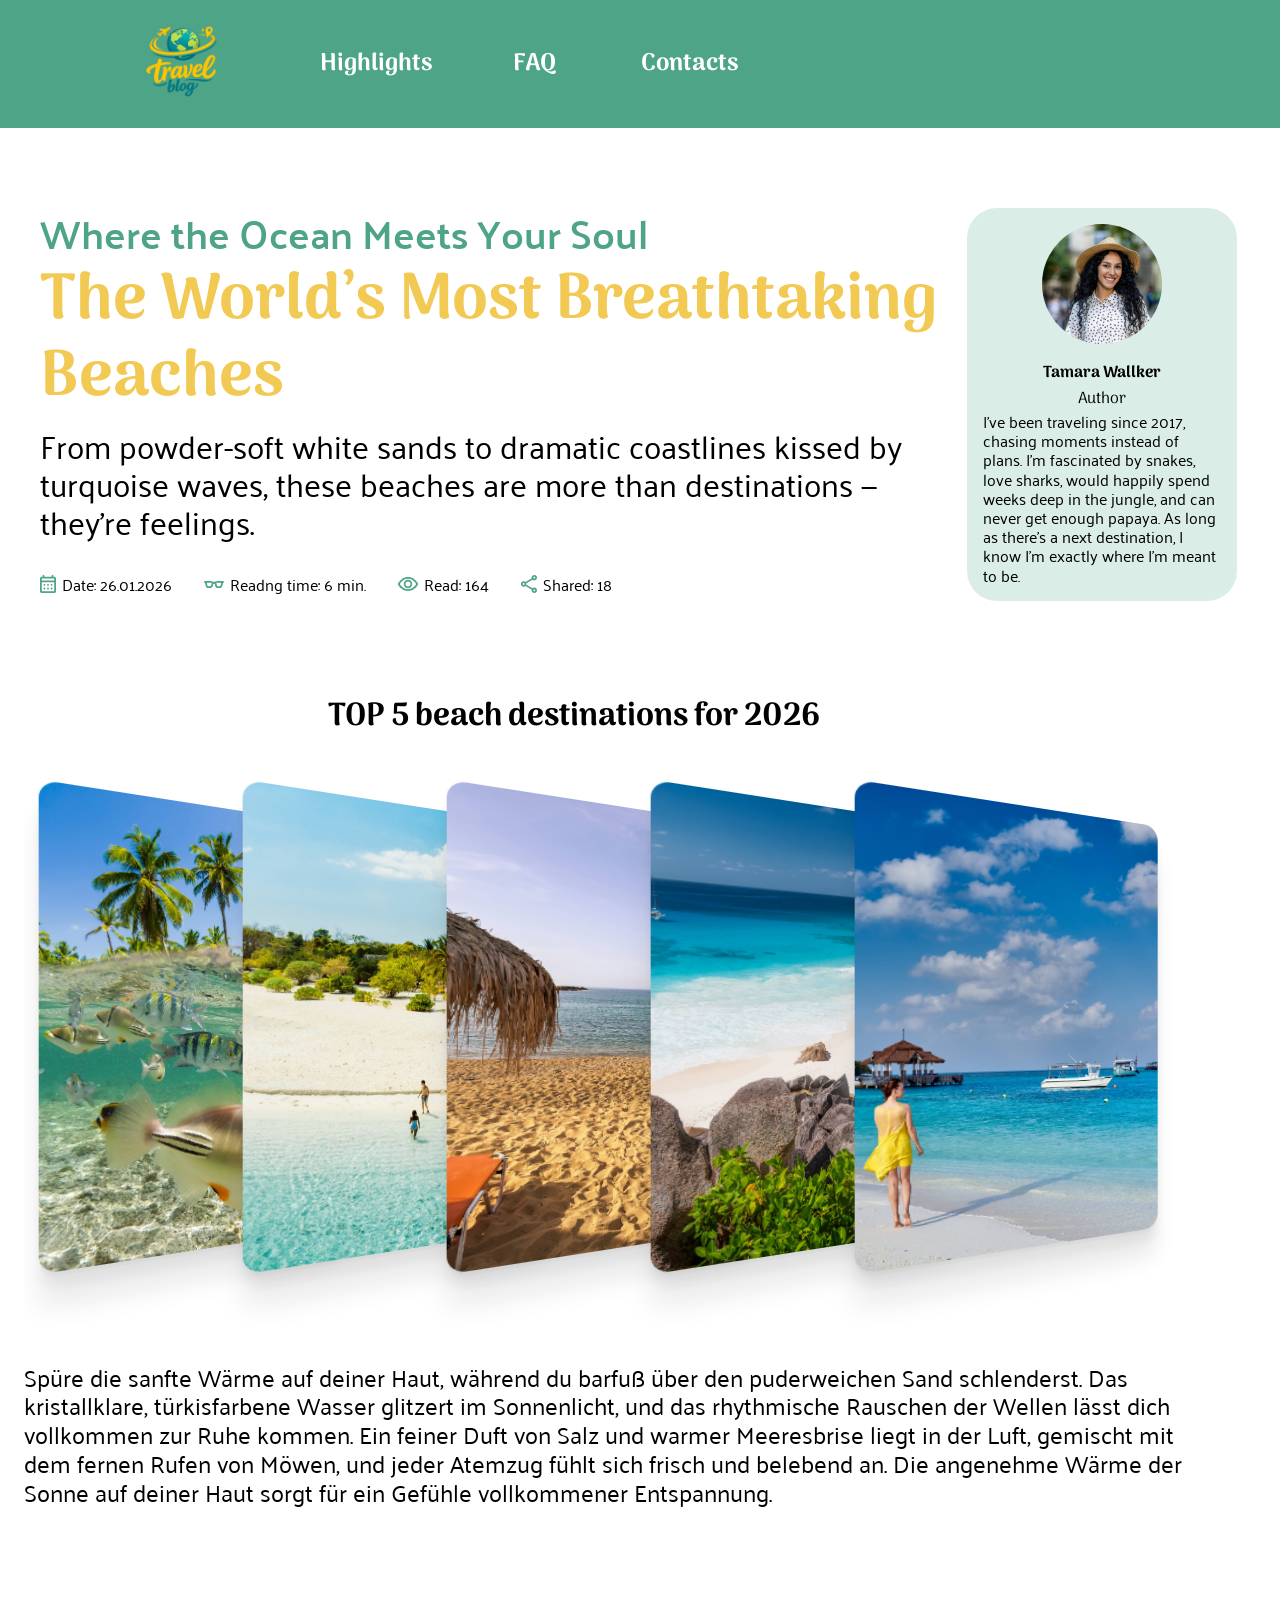
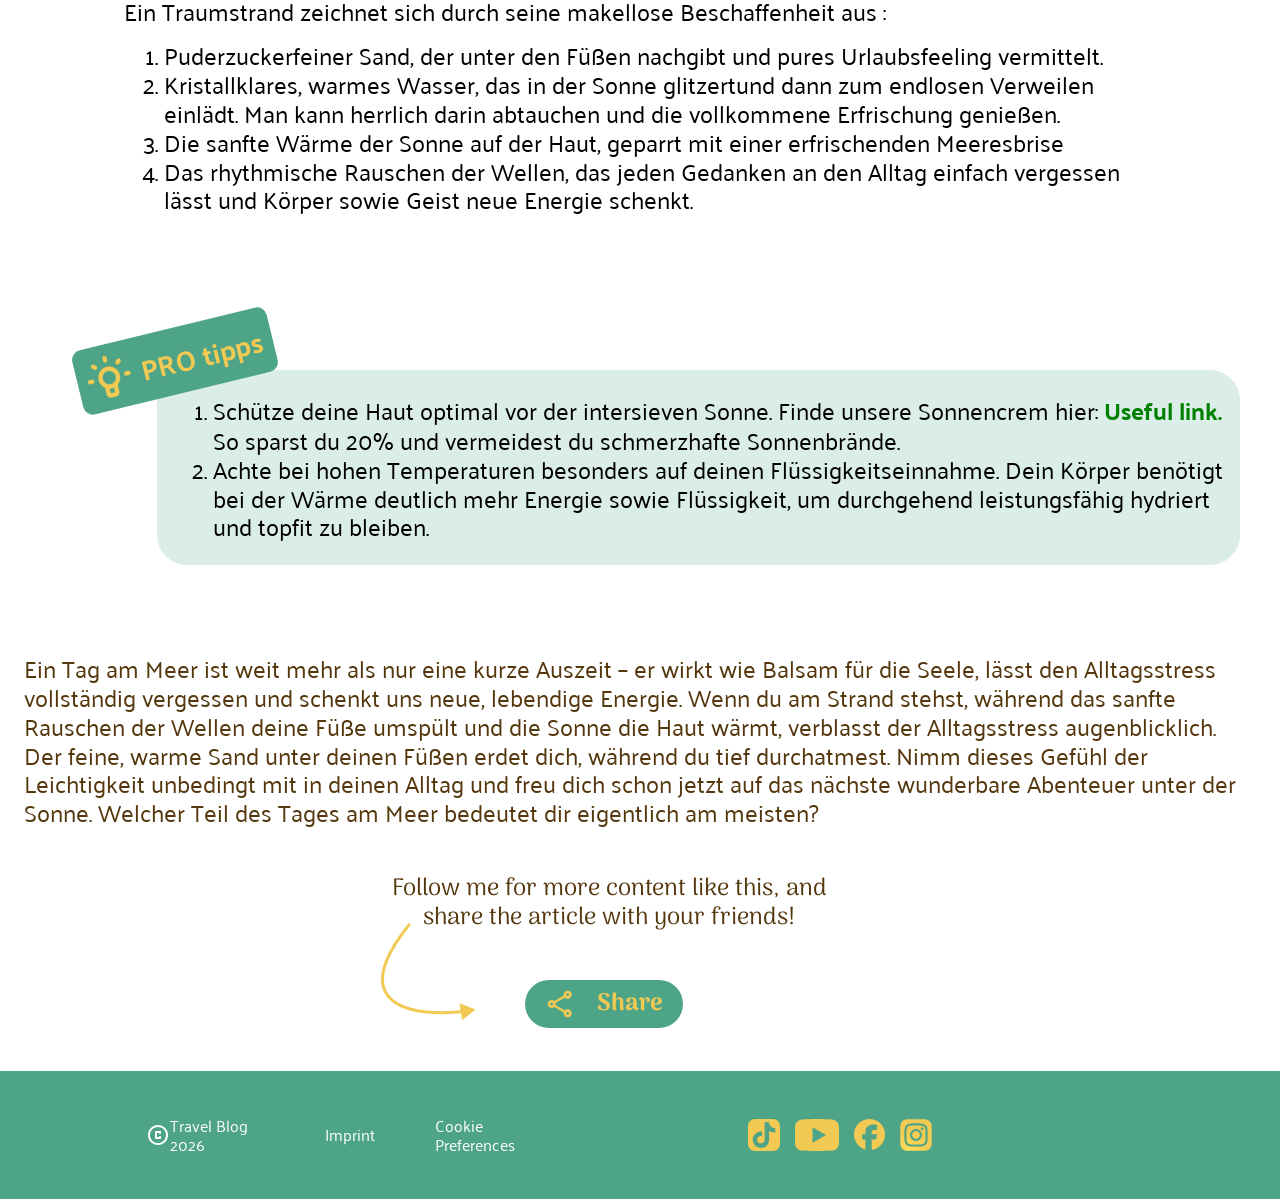
==== commit 3cc67179: "change footer at article01" ====
--- a/article01.html
+++ b/article01.html
@@ -186,31 +186,36 @@
     </div>
     </section>
     <footer class="footer">
-        <section class="footer-section-left">
-            <div class="footer-section-left-links">
-                <div class="footer-section-left-copyright"><img src="./assets/icons/copyright.svg"
-                        alt="Copyright Symbol">Travel Blog 2026</img></div>
-                <p>Imprint</p>
-                <p>Cookie Preferences</p>
-            </div>
-        </section>
-
-        <section class="footer-section-right">
-            <a href="https://www.tiktok.com/" target="_blank"> <img src="./assets/icons/Tiktok.svg" alt="Tiktok"></a>
-            <a href="https://www.youtube.com/" target="_blank"> <img src="./assets/icons/youtube.svg" alt="YouTube"></a>
-            <a href="https://www.facebook.com/" target="_blank"> <img src="./assets/icons/facebook.svg"
-                    alt="Facebook"></a>
-            <a href="https://www.instagram.com/" target="_blank"> <img src="./assets/icons/Instagram_2016.svg"
-                    alt="Instagram"></a>
-
-        </section>
+        <div class="footer-navigation-box">
+            <section class="footer-section-left">
+                <div class="footer-section-left-links">
+                    <div class="footer-section-left-copyright"><img src="./assets/icons/copyright.svg"
+                            alt="Copyright Symbol">Travel Blog 2026</img></div>
+                    <p>Imprint</p>
+                    <p>Cookie Preferences</p>
+                </div>
+            </section>
+
+            <section class="footer-section-right">
+                <a href="https://www.tiktok.com/" target="_blank"> <img src="./assets/icons/Tiktok.svg"
+                        alt="Tiktok"></a>
+                <a href="https://www.youtube.com/" target="_blank"> <img src="./assets/icons/youtube.svg"
+                        alt="YouTube"></a>
+                <a href="https://www.facebook.com/" target="_blank"> <img src="./assets/icons/facebook.svg"
+                        alt="Facebook"></a>
+                <a href="https://www.instagram.com/" target="_blank"> <img src="./assets/icons/Instagram_2016.svg"
+                        alt="Instagram"></a>
+
+            </section>
+
+
     </footer>
     <section class="nav-bar">
         <div>
-            <img src="./assets/icons/home.png" alt="">
-            <img src="./assets/icons/rocket_launch.png" alt="">
-            <img src="./assets/icons/live_help.png" alt="">
-            <img src="./assets/icons/person_pin.png" alt="">
+            <a href="./Index.html"><img src="./assets/icons/home.png" alt=""></a>
+            <a href="#highlights"><img src="./assets/icons/rocket_launch.png" alt=""></a>
+            <a href="#faq"><img src="./assets/icons/live_help.png" alt=""></a>
+            <a href="#contacts"><img src="./assets/icons/person_pin.png" alt=""></a>
         </div>
     </section>
     </div>
--- a/style.css
+++ b/style.css
@@ -2466,9 +2466,249 @@
 }
 
 @media (max-width:374px) {
+    
+    .header {
+        height: 70px;
+        display: flex;
+        flex-direction: column;
+        align-items: center;
+        padding: 5px 16px 5px 16px;
+        gap: 10px;
+    }
+
+    .header img {
+        width: 56px;
+        height: 56px;
+    }
+    
     .header-buttons {
         display: none;
     }
+
+
+     .pro-tipps {
+        width: 290px;
+        height: 260px;
+        padding: 0px 0px 0px 0px;
+        /* margin-bottom: 90px; */
+    }
+
+    .pro-tipps-box {
+        z-index: 1;
+        background-color: rgba(78, 164, 135, 1);
+        display: flex;
+        justify-content: space-evenly;
+        align-items: center;
+        text-align: center;
+        width: 180px;
+        height: 66px;
+        border-radius: 10px;
+        position: relative;
+        top: 5px;
+        left: 0px;
+    }
+
+    .pro-tipps-box>p {
+        font-family: Palanquin;
+        font-weight: 700;
+        font-size: 1.5rem;
+        color: rgba(241, 201, 83, 1);
+    }
+
+    .pro-tipps-discription {
+        z-index: 2;
+        font-family: Palanquin;
+        font-weight: 400;
+        font-size: 1rem;
+        line-height: 120%;
+
+        background-color: rgba(78, 164, 135, 0.2);
+
+        border-radius: 10px;
+        width: 290px;
+        height: 250px;
+        display: flex;
+        justify-content: flex-end;
+    }
+
+    .pro-tipps-discription>div {
+        display: flex;
+        justify-content: space-around;
+        padding: 26px 16px;
+    }
+
+    .pro-tipps-box {
+        transform: rotate(-13.67deg)
+    }
+
+    .pro-tipps-box>img {
+        transform: rotate(14deg);
+    }
+
+
+
+    /* Share Button mit Position und Animation */
+
+    .share {
+        width: 290px;
+        height: 140px;
+
+        margin-top: 50px;
+        gap: 48px;
+    }
+
+    .share-box {
+        width: 100%;
+        height: 140px;
+
+        position: relative;
+    }
+
+    .share-box-text {
+        width: 100%;
+    }
+
+    .share-box-text p {
+        font-family: Arima;
+        font-weight: 500;
+        font-style: Medium;
+        font-size: 1rem;
+        line-height: 120%;
+        letter-spacing: 0%;
+
+        text-align: center;
+
+        color: rgba(84, 55, 13, 1);
+        width: 100%;
+    }
+
+    .radio-box {
+        display: table;
+        flex-direction: row;
+        justify-content: start;
+        align-items: flex-end;
+
+        width: 290px;
+        gap: 48px;
+
+        position: absolute;
+        top: 90px;
+    }
+
+    .radio-box-image>img {
+        width: 70px;
+        height: 50px;
+        rotate: 45deg;
+    }
+
+    .annimated-button>img {
+        width: 32px;
+        height: 32px;
+    }
+
+    .radio-box-button {
+        display: flex;
+        flex-direction: row;
+        justify-content: start;
+        align-items: center;
+
+        margin-top: 60px;
+    }
+
+    .radio-box-image {
+        width: 70px;
+    }
+
+    .radio-box-button p {
+        font-family: Arima;
+        font-weight: 700;
+        font-style: Bold;
+        font-size: 1.25rem;
+        line-height: 120%;
+        letter-spacing: 5%;
+
+        color: rgba(241, 201, 83, 1);
+    }
+
+    .radio-box-button>img {
+        width: 100px;
+        border: 3px;
+    }
+
+    .button-checkbox {
+        display: none;
+    }
+
+    .annimated-button {
+        display: flex;
+        flex-direction: row;
+        justify-content: space-evenly;
+        align-items: center;
+        background-color: rgba(78, 164, 135, 1);
+        text-align: center;
+        border-radius: 40px;
+        cursor: pointer;
+        user-select: none;
+
+        width: 140px;
+        height: 48px;
+        transform: translateX(0);
+
+        transition: transform 0.4s ease, width 0.2s ease;
+    }
+
+    .button-checkbox:checked+.annimated-button {
+        width: 100px;
+        transform: translateX(-0px);
+    }
+
+    .button-checkbox:checked+.annimated-button>img {
+        display: none;
+    }
+
+    .button-checkbox:checked~.share-after-click {
+        display: flex;
+    }
+
+    .share-after-click {
+        display: table;
+        flex-direction: row;
+        justify-content: center;
+        align-items: center;
+
+        display: none;
+    }
+
+    .share-after-click-links {
+        display: flex;
+        flex-direction: column;
+        justify-content: center;
+        align-items: start;
+
+        color: rgba(78, 164, 135, 1);
+    }
+
+    .share-after-click img {
+        width: 24px;
+        height: 24px;
+        margin: 0px 10px 0px 10px;
+    }
+
+    .share-after-click-links a {
+        font-family: Arima;
+        font-weight: 400;
+        font-style: Regular;
+        font-size: 0.75rem;
+    }
+
+    .share-after-click-links a:link {
+        color: rgba(78, 164, 135, 1);
+    }
+
+    .share-after-click-links a:visited {
+        color: rgba(78, 164, 135, 1);
+    }
+
 
     .footer {
         width: 100%;
@@ -2501,32 +2741,43 @@
         align-items: start;
         gap: 8px;
 
-        width: 147px;
+        width: 134px;
         height: 74px;
 
         line-height: 120%;
     }
 
+
+    .footer-section-left-links > p {
+        font-size: 0.8rem;
+    }
+
+
     .footer-section-left-copyright {
         display: flex;
         align-items: center;
-    }
+        font-size: 0.8rem;
+
+        width: 134px;
+    }
+
+
 
     .footer-section-right {
         display: flex;
         align-items: center;
-        gap: 15px;
-
-        width: 153px;
+        gap: 10px;
+
+        width: 50%;
         height: 24px;
     }
 
     .footer-section-right img {
-        height: 24px
+        height: 20px;
     }
 
     .footer-section-right a {
-        height: 24px;
+        height: 16px;
     }
 
 
--- a/article01_Style_Media.css
+++ b/article01_Style_Media.css
@@ -1,4 +1,4 @@
-@media screen and (max-width: 479px) {
+@media screen and (min-width: 290px) and (max-width: 374px){
     .main{
         display: flex;
         flex-direction: column;
@@ -6,30 +6,30 @@
         align-items: center;
         
         width: 100%;
-        max-width: 345px;
+        max-width: 290px;
         gap: 40px;
     }
 
     .landing-section-carousel{
         display: flex;
         flex-direction: column;
-        width: 345px;
+        width: 290px;
         padding-top: 24px;
         gap: 24px;
     }
 
     .landing-section-text {
         position: relative;
-        width: 345px;
-        height: 390px;
+        width: 290px;
+        height: 340px;
     }
 
     .landing-section-text>div>h2{
-        font-size: 1.25rem;
+        font-size: 1rem;
     }
 
     .landing-section-text>div>h1{
-        font-size: 2.5rem;
+        font-size: 2rem;
         padding-top: 8px;
     }
 
@@ -44,15 +44,20 @@
         gap: 8px;
     }
 
+    .landing-section-metadata-postdetails>p{
+        font-size: 0.75rem;
+    }
+
     .landing-section-metadata-upperrow{
-        width: 345px;
+        width: 290px;
         justify-content: start;
     }
 
     .landing-section-metadata-lowerrow{
-        width: 345px;
-        justify-content: start;
-    }
+        width: 290px;
+        justify-content: start;
+    }
+
     .landing-section-metadata>div>img{
         display: flex;
         width: 16px;
@@ -73,7 +78,7 @@
     }
 
     .slider-section > div > p {
-        font-size: 1.25rem;
+        font-size: 1rem;
         padding-bottom: 16px;
     }
 
@@ -198,7 +203,8 @@
 
 
     .description{
-        width: 345px;
+        width: 290px;
+        padding-top: 40px;
     }
 
     .description-box{
@@ -218,7 +224,7 @@
     }
 
     .pro-tipps{
-        width: 345px;
+        width: 290px;
         height: 309px;
         padding: 0px 0px 0px 5px;
     }
@@ -229,76 +235,77 @@
     }
 
     .pro-tipps-discription{
-        width: 345px;
-        height: 280px;
+        width: 283px;
+        height: 310px;
         font-size: 1rem;
     }
 
     .main-beach-accomodation-descr{
-        padding-top: 32px;
+        padding-top: 64px;
     }
 
     .main-beach-accomodation-descr > p{
         font-size: 1rem;
     }
 
-    .share{
-        width: 343px;
+    .share {
+        width: 290px;
         height: 140px;
 
+        margin-top: 50px;
         gap: 48px;
     }
 
-    .share-box{
+    .share-box {
         width: 100%;
         height: 140px;
-        
+
         position: relative;
     }
 
-    .share-box-text{
-        width: 100%;
-    }
-
-    .share-box-text p{
+    .share-box-text {
+        width: 100%;
+    }
+
+    .share-box-text p {
         font-family: Arima;
         font-weight: 500;
         font-style: Medium;
-        font-size: 1.125rem;
+        font-size: 1rem;
         line-height: 120%;
         letter-spacing: 0%;
 
         text-align: center;
 
         color: rgba(84, 55, 13, 1);
-        width: 343px;
-    }
-
-    .radio-box{
+        width: 100%;
+    }
+
+    .radio-box {
         display: table;
         flex-direction: row;
         justify-content: start;
         align-items: flex-end;
 
-        width: 343px;
+        width: 290px;
         gap: 48px;
 
         position: absolute;
         top: 90px;
     }
 
-    .radio-box-image > img{
-        width: 75px;
+    .radio-box-image>img {
+        width: 70px;
         height: 50px;
         rotate: 45deg;
     }
 
-    .annimated-button > img{
+    .annimated-button>img {
         width: 32px;
         height: 32px;
     }
 
-    .radio-box-button{
+    .radio-box-button {
         display: flex;
         flex-direction: row;
         justify-content: start;
@@ -307,27 +314,31 @@
         margin-top: 60px;
     }
 
-    .radio-box-button p{
+    .radio-box-image {
+        width: 70px;
+    }
+
+    .radio-box-button p {
         font-family: Arima;
         font-weight: 700;
         font-style: Bold;
-        font-size: 1.5rem;
+        font-size: 1.25rem;
         line-height: 120%;
         letter-spacing: 5%;
 
         color: rgba(241, 201, 83, 1);
     }
 
-    .radio-box-button > img{
-    width: 106px;
-    border: 3px;
-    }
-
-    .button-checkbox{
+    .radio-box-button>img {
+        width: 100px;
+        border: 3px;
+    }
+
+    .button-checkbox {
         display: none;
     }
 
-    .annimated-button{
+    .annimated-button {
         display: flex;
         flex-direction: row;
         justify-content: space-evenly;
@@ -338,27 +349,27 @@
         cursor: pointer;
         user-select: none;
 
-        width: 158px;
+        width: 140px;
         height: 48px;
         transform: translateX(0);
 
         transition: transform 0.4s ease, width 0.2s ease;
     }
 
-    .button-checkbox:checked + .annimated-button{
-        width: 120px;
+    .button-checkbox:checked+.annimated-button {
+        width: 100px;
         transform: translateX(-0px);
     }
 
-    .button-checkbox:checked + .annimated-button > img{
+    .button-checkbox:checked+.annimated-button>img {
         display: none;
     }
 
-    .button-checkbox:checked ~ .share-after-click{
-        display: flex;
-    }
-
-    .share-after-click{
+    .button-checkbox:checked~.share-after-click {
+        display: flex;
+    }
+
+    .share-after-click {
         display: table;
         flex-direction: row;
         justify-content: center;
@@ -367,7 +378,7 @@
         display: none;
     }
 
-    .share-after-click-links{
+    .share-after-click-links {
         display: flex;
         flex-direction: column;
         justify-content: center;
@@ -376,331 +387,95 @@
         color: rgba(78, 164, 135, 1);
     }
 
-    .share-after-click img{
-        width: 32px;
-        height: 32px;
+    .share-after-click img {
+        width: 24px;
+        height: 24px;
         margin: 0px 10px 0px 10px;
     }
 
-    .share-after-click-links a{
+    .share-after-click-links a {
         font-family: Arima;
         font-weight: 400;
         font-style: Regular;
-        font-size: 1rem;
-    }
-
-    .share-after-click-links a:link{
+        font-size: 0.75rem;
+    }
+
+    .share-after-click-links a:link {
         color: rgba(78, 164, 135, 1);
-        text-decoration: none;
-    }
-
-    .share-after-click-links a:visited{
+    }
+
+    .share-after-click-links a:visited {
         color: rgba(78, 164, 135, 1);
-        text-decoration: none;
-    }
-
-    .nav-bar{
-        display: flex;
-        justify-content: center;
-        align-items: center;
-        position: sticky;
-        bottom: 0px;
-        width: 100%;
-        height: 88px;
-        background-color: rgba(241, 201, 83, 1);
-        z-index: 3;
-    } 
-
-    .nav-bar>div{
-        display: flex;
-        gap: 48px;
     }
 
 }
 
-@media screen and (min-width: 480px) and (max-width: 579px){
-
-    .header {
-        width: 100%;
-        height: 70px;
+@media screen and (min-width: 375px) and (max-width: 479px){
+    .main{
         display: flex;
         flex-direction: column;
-
-        padding: 5px 16px 5px 16px;
-        gap: 10px;
-    }
-
-
-    .header>img {
-        width: 56px;
-    }
-
-    .header-buttons {
-        display: none;
-    }
-
-
-    .main{
+        justify-content: start;
+        align-items: center;
+        
+        width: 100%;
+        max-width: 345px;
+        gap: 40px;
+    }
+
+    .landing-section-carousel{
         display: flex;
         flex-direction: column;
-        justify-content: start;
-        align-items: center;
-        
-        width: 100%;
-        
-        gap: 40px;
-    }
-
-    .landing-section-carousel{
-        width: 430px;
-        height: 740px;
-
+        width: 345px;
+        padding-top: 24px;
         gap: 24px;
-        padding-top: 24px;
-
-        
-
-        display: flex;
+    }
+
+    .landing-section-text {
+        position: relative;
+        width: 345px;
+        height: 390px;
+    }
+
+    .landing-section-text>div>h2{
+        font-size: 1.25rem;
+    }
+
+    .landing-section-text>div>h1{
+        font-size: 2.5rem;
+        padding-top: 8px;
+    }
+
+    .landing-section-text>div>p{
+        font-size: 1.125rem;
+    }
+
+    .landing-section-metadata{
         flex-direction: column;
-    }
-
-    .landing-section-text{
-        display: flex;
-        flex-direction: column;
-        justify-content: space-between;
-        align-items: start;
-
-        width: 100%;
-        height: 320px;
+        align-items: center;
+        position: absolute; bottom: 0;
         gap: 8px;
     }
 
-    .landing-section-text > div > h2{
-        font-size: 1.25rem;
-        line-height: 120%;
-        letter-spacing: 0%;
-
-        text-align: start;    
-    }
-
-    .landing-section-text > div > h1{
-        font-size: 2.5rem;
-        line-height: 100%;
-        letter-spacing: 0%;
-    }
-
-    .landing-section-text > div > p{
-        font-size: 1.25rem;
-    }
-
-    .landing-section-carousel{
-        width: 430px;
-        height: 710px;
-
-        gap: 24px;
-        padding-top: 32px;
-
-        display: flex;
-        flex-direction: column;
-    }
-
-    .landing-section-text{
-        display: flex;
-        flex-direction: column;
-        justify-content: space-between;
-        align-items: start;
-
-        width: 100%;
-        height: 320px;
-        gap: 8px;
-    }
-
-    .landing-section-text > div > h2{
-        font-size: 1.25rem;
-        line-height: 120%;
-        letter-spacing: 0%;
-
-        text-align: start;
-    }
-
-    .landing-section-text > div > h1{
-        font-size: 2.5rem;
-        line-height: 100%;
-        letter-spacing: 0%;
-    }
-
-    .landing-section-text > div > p{
-        font-size: 1.125rem;
-    }
-
-
-    .landing-section-metadata {
-        display: flex;
-        flex-direction: column;
-        justify-content: space-between;
-        align-items: flex-start;
-        position: static;
-
-        width: 430px;
-        height: 46px;
-
-        gap: 16px;
-
-        margin-top: 20px;
-    }
-
     .landing-section-metadata-upperrow{
-        display: flex;
-        flex-direction: row;
-        justify-content: start;
-        align-items: center;
-
-        width: 430px;
-        height: 19px;
-
-        gap: 20px;
-
-    }
-
-    .landing-section-metadata-calendar{
-        display: flex;
-        flex-direction: row;
-        justify-content: start;
-        align-items: center;
-
-        width: 136px;
-        gap: 6px;
-    }
-
-    .landing-section-metadata-calendar > p{
-        font-family: Palanquin;
-        font-weight: 400;
-        font-style: regular;
-        font-size: 1rem;
-        line-height: 120%;
-        letter-spacing: 0%;
-    }
-
-    .landing-section-metadata-calendar > img{
+        width: 345px;
+        justify-content: start;
+    }
+
+    .landing-section-metadata-lowerrow{
+        width: 345px;
+        justify-content: start;
+    }
+    .landing-section-metadata>div>img{
+        display: flex;
         width: 16px;
-    }
-
-
-    .landing-section-metadata-glasses{
-        display: flex;
-        flex-direction: row;
-        justify-content: start;
-        align-items: center;
-
-        width: 161px;
-        gap: 6px;
-    }
-
-    .landing-section-metadata-glasses > p{
-        font-family: Palanquin;
-        font-weight: 400;
-        font-style: regular;
-        font-size: 1rem;
-        line-height: 120%;
-        letter-spacing: 0%;
-    }
-
-    .landing-section-metadata-glasses > img{
-        width: 20px;
-    }
-
-
-     .landing-section-metadata-lowerrow{
-        display: flex;
-        flex-direction: row;
-        justify-content: start;
-        align-items: center;
-
-        width: 430px;
-        height: 19px;
-
-        gap: 20px;
-
-    }
-
-    .landing-section-metadata-eye{
-        display: flex;
-        flex-direction: row;
-        justify-content: start;
-        align-items: center;
-
-        width: 86px;
-        gap: 6px;
-    }
-
-    .landing-section-metadata-eye > p{
-        font-family: Palanquin;
-        font-weight: 400;
-        font-style: regular;
-        font-size: 1rem;
-        line-height: 120%;
-        letter-spacing: 0%;
-    }
-
-    .landing-section-metadata-eye > img{
-        width: 20px;
-    }
-
-
-    .landing-section-metadata-share{
-        display: flex;
-        flex-direction: row;
-        justify-content: start;
-        align-items: center;
-
-        width: 93px;
-        gap: 6px;
-    }
-
-    .landing-section-metadata-share > p{
-        font-family: Palanquin;
-        font-weight: 400;
-        font-style: regular;
-        font-size: 1rem;
-        line-height: 120%;
-        letter-spacing: 0%;
-    }
-
-    .landing-section-metadata-share > img{
-        width: 16px;
-    }
-
-
-    .authorsection{
-        width: 430px;
-        height: 340px;
-
-        gap: 16px;
-
-        margin-top: 20px;
-    }
-
-    .author-img{
-        width: 120px;
-        height: 120px;
-    }
-
-    .author-passage{
-        width: 100%;
-        height: auto;
-    }
-
-
-    .authorsection-name{
-        font-size: 1rem;
-    }
-
-    .authorsection-job-titel{
-        font-size: 1rem;
+        height: 18px;
+    }
+
+    .authorsection {
+        width: 100%;
     }
 
     .author-text{
-        width: 100%;
         text-align: center;
     }
 
@@ -717,15 +492,14 @@
     .img-slider{
         position: relative;
 
-        width: 340px;
-        height: 360px;
+        width: 200px;
+        height: 300px;
 
         margin: 0 auto;
 
         display: flex;
         justify-content: center;
         align-items: flex-end;
-
     }
 
     .img-slider input{
@@ -768,6 +542,7 @@
         transform: perspective(250px) rotateY(-10deg) translateX(10px);
     }
 
+
     .img-slider input[value="one"]:checked~.slider-wrapper{
        transform: translateX(calc(200% / 5));
     }
@@ -833,8 +608,9 @@
         transition: all 1s ease-in-out;
     }
 
+
     .description{
-        width: 430px;
+        width: 345px;
     }
 
     .description-box{
@@ -857,8 +633,8 @@
         width: 345px;
         height: 309px;
         padding: 0px 0px 0px 5px;
-        margin-bottom: 90px;
-    }
+    }
+
     .pro-tipps-box{
         top: 10px;
         left: 0px;
@@ -871,12 +647,168 @@
     }
 
     .main-beach-accomodation-descr{
-        width: 450px;
         padding-top: 32px;
     }
 
     .main-beach-accomodation-descr > p{
         font-size: 1rem;
+    }
+
+    .share{
+        width: 343px;
+        height: 140px;
+
+        gap: 48px;
+    }
+
+    .share-box{
+        width: 100%;
+        height: 140px;
+        
+        position: relative;
+    }
+
+    .share-box-text{
+        width: 100%;
+    }
+
+    .share-box-text p{
+        font-family: Arima;
+        font-weight: 500;
+        font-style: Medium;
+        font-size: 1.125rem;
+        line-height: 120%;
+        letter-spacing: 0%;
+
+        text-align: center;
+
+        color: rgba(84, 55, 13, 1);
+        width: 343px;
+    }
+
+    .radio-box{
+        display: table;
+        flex-direction: row;
+        justify-content: start;
+        align-items: flex-end;
+
+        width: 343px;
+        gap: 48px;
+
+        position: absolute;
+        top: 90px;
+    }
+
+    .radio-box-image > img{
+        width: 75px;
+        height: 50px;
+        rotate: 45deg;
+    }
+
+    .annimated-button > img{
+        width: 32px;
+        height: 32px;
+    }
+
+    .radio-box-button{
+        display: flex;
+        flex-direction: row;
+        justify-content: start;
+        align-items: center;
+
+        margin-top: 60px;
+    }
+
+    .radio-box-button p{
+        font-family: Arima;
+        font-weight: 700;
+        font-style: Bold;
+        font-size: 1.5rem;
+        line-height: 120%;
+        letter-spacing: 5%;
+
+        color: rgba(241, 201, 83, 1);
+    }
+
+    .radio-box-button > img{
+    width: 106px;
+    border: 3px;
+    }
+
+    .button-checkbox{
+        display: none;
+    }
+
+    .annimated-button{
+        display: flex;
+        flex-direction: row;
+        justify-content: space-evenly;
+        align-items: center;
+        background-color: rgba(78, 164, 135, 1);
+        text-align: center;
+        border-radius: 40px;
+        cursor: pointer;
+        user-select: none;
+
+        width: 158px;
+        height: 48px;
+        transform: translateX(0);
+
+        transition: transform 0.4s ease, width 0.2s ease;
+    }
+
+    .button-checkbox:checked + .annimated-button{
+        width: 120px;
+        transform: translateX(-0px);
+    }
+
+    .button-checkbox:checked + .annimated-button > img{
+        display: none;
+    }
+
+    .button-checkbox:checked ~ .share-after-click{
+        display: flex;
+    }
+
+    .share-after-click{
+        display: table;
+        flex-direction: row;
+        justify-content: center;
+        align-items: center;
+
+        display: none;
+    }
+
+    .share-after-click-links{
+        display: flex;
+        flex-direction: column;
+        justify-content: center;
+        align-items: start;
+
+        color: rgba(78, 164, 135, 1);
+    }
+
+    .share-after-click img{
+        width: 32px;
+        height: 32px;
+        margin: 0px 10px 0px 10px;
+    }
+
+    .share-after-click-links a{
+        font-family: Arima;
+        font-weight: 400;
+        font-style: Regular;
+        font-size: 1rem;
+    }
+
+    .share-after-click-links a:link{
+        color: rgba(78, 164, 135, 1);
+        text-decoration: none;
+    }
+
+    .share-after-click-links a:visited{
+        color: rgba(78, 164, 135, 1);
+        text-decoration: none;
     }
 
     .nav-bar{
@@ -898,7 +830,7 @@
 
 }
 
-@media screen and (min-width: 580px) and (max-width: 767px) {
+@media screen and (min-width: 480px) and (max-width: 579px){
 
     .header {
         width: 100%;
@@ -906,19 +838,20 @@
         display: flex;
         flex-direction: column;
 
+        padding: 5px 16px 5px 16px;
         gap: 10px;
     }
 
 
     .header>img {
-        height: 56px;
-    
+        width: 56px;
     }
 
     .header-buttons {
         display: none;
     }
 
+
     .main{
         display: flex;
         flex-direction: column;
@@ -926,15 +859,18 @@
         align-items: center;
         
         width: 100%;
-
+        
         gap: 40px;
     }
 
     .landing-section-carousel{
-        width: 530px;
+        width: 430px;
+        height: 740px;
 
         gap: 24px;
-        padding-top: 32px;
+        padding-top: 24px;
+
+        
 
         display: flex;
         flex-direction: column;
@@ -950,7 +886,6 @@
         height: 320px;
         gap: 8px;
     }
-
 
     .landing-section-text > div > h2{
         font-size: 1.25rem;
@@ -970,6 +905,45 @@
         font-size: 1.25rem;
     }
 
+    .landing-section-carousel{
+        width: 430px;
+        height: 710px;
+
+        gap: 24px;
+        padding-top: 32px;
+
+        display: flex;
+        flex-direction: column;
+    }
+
+    .landing-section-text{
+        display: flex;
+        flex-direction: column;
+        justify-content: space-between;
+        align-items: start;
+
+        width: 100%;
+        height: 320px;
+        gap: 8px;
+    }
+
+    .landing-section-text > div > h2{
+        font-size: 1.25rem;
+        line-height: 120%;
+        letter-spacing: 0%;
+
+        text-align: start;
+    }
+
+    .landing-section-text > div > h1{
+        font-size: 2.5rem;
+        line-height: 100%;
+        letter-spacing: 0%;
+    }
+
+    .landing-section-text > div > p{
+        font-size: 1.125rem;
+    }
 
 
     .landing-section-metadata {
@@ -979,7 +953,7 @@
         align-items: flex-start;
         position: static;
 
-        width: 530px;
+        width: 430px;
         height: 46px;
 
         gap: 16px;
@@ -993,7 +967,7 @@
         justify-content: start;
         align-items: center;
 
-        width: 530px;
+        width: 430px;
         height: 19px;
 
         gap: 20px;
@@ -1054,7 +1028,7 @@
         justify-content: start;
         align-items: center;
 
-        width: 530px;
+        width: 430px;
         height: 19px;
 
         gap: 20px;
@@ -1084,6 +1058,7 @@
         width: 20px;
     }
 
+
     .landing-section-metadata-share{
         display: flex;
         flex-direction: row;
@@ -1107,9 +1082,10 @@
         width: 16px;
     }
 
+
     .authorsection{
-        width: 530px;
-        height: 300px;
+        width: 430px;
+        height: 340px;
 
         gap: 16px;
 
@@ -1126,6 +1102,7 @@
         height: auto;
     }
 
+
     .authorsection-name{
         font-size: 1rem;
     }
@@ -1140,20 +1117,20 @@
     }
 
     .slider-section{
-        width: 440px;
+        width: 345px;
         padding: 40px 0px;
     }
 
     .slider-section > div > p {
-        font-size: 1.5rem;
+        font-size: 1.25rem;
         padding-bottom: 16px;
     }
 
     .img-slider{
         position: relative;
 
-        width: 439px;
-        height: 440px;
+        width: 340px;
+        height: 360px;
 
         margin: 0 auto;
 
@@ -1193,8 +1170,8 @@
         display: flex;
 
         transition: all 1s ease-in-out;
-    }
-
+
+    }
 
     .slider_element{
         width: calc(100% / 5);
@@ -1203,7 +1180,6 @@
         transform: perspective(250px) rotateY(-10deg) translateX(10px);
     }
 
-
     .img-slider input[value="one"]:checked~.slider-wrapper{
        transform: translateX(calc(200% / 5));
     }
@@ -1270,7 +1246,7 @@
     }
 
     .description{
-        width: 550px;
+        width: 430px;
     }
 
     .description-box{
@@ -1290,9 +1266,10 @@
     }
 
     .pro-tipps{
-        width: 515px;
+        width: 345px;
         height: 309px;
-        padding: 0px 0px 0px 0px;
+        padding: 0px 0px 0px 5px;
+        margin-bottom: 90px;
     }
     .pro-tipps-box{
         top: 10px;
@@ -1300,238 +1277,18 @@
     }
 
     .pro-tipps-discription{
-        width: 508px;
-        height: 200px;
-        font-size: 1rem;
-    }
-
-    .pro-tipps-discription > div{
-        padding: 32px 16px;
+        width: 345px;
+        height: 280px;
+        font-size: 1rem;
     }
 
     .main-beach-accomodation-descr{
-        width: 550px;
+        width: 450px;
         padding-top: 32px;
     }
 
     .main-beach-accomodation-descr > p{
         font-size: 1rem;
-    }
-
-    .share{
-        width: 343px;
-        height: 140px;
-
-        gap: 48px;
-    }
-
-    .share-box{
-        width: 100%;
-        height: 140px;
-        
-        position: relative;
-    }
-
-    .share-box-text{
-        width: 100%;
-    }
-
-    .share-box-text p{
-        font-family: Arima;
-        font-weight: 500;
-        font-style: Medium;
-        font-size: 1.125rem;
-        line-height: 120%;
-        letter-spacing: 0%;
-
-        text-align: center;
-
-        color: rgba(84, 55, 13, 1);
-        width: 343px;
-    }
-
-    .radio-box{
-        display: table;
-        flex-direction: row;
-        justify-content: start;
-        align-items: flex-end;
-
-        width: 343px;
-        gap: 48px;
-
-        position: absolute;
-        top: 90px;
-    }
-
-    .radio-box-image > img{
-        width: 75px;
-        height: 50px;
-        rotate: 45deg;
-    }
-
-    .annimated-button > img{
-        width: 32px;
-        height: 32px;
-    }
-
-    .radio-box-button{
-        display: flex;
-        flex-direction: row;
-        justify-content: start;
-        align-items: center;
-
-        margin-top: 60px;
-    }
-
-    .radio-box-button p{
-        font-family: Arima;
-        font-weight: 700;
-        font-style: Bold;
-        font-size: 1.5rem;
-        line-height: 120%;
-        letter-spacing: 5%;
-
-        color: rgba(241, 201, 83, 1);
-    }
-
-    .radio-box-button > img{
-        width: 106px;
-        border: 3px;
-    }
-
-    .button-checkbox{
-        display: none;
-    }
-
-    .annimated-button{
-        display: flex;
-        flex-direction: row;
-        justify-content: space-evenly;
-        align-items: center;
-        background-color: rgba(78, 164, 135, 1);
-        text-align: center;
-        border-radius: 40px;
-        cursor: pointer;
-        user-select: none;
-
-        width: 158px;
-        height: 48px;
-        transform: translateX(0);
-
-        transition: transform 0.4s ease, width 0.2s ease;
-    }
-
-    .button-checkbox:checked + .annimated-button{
-        width: 120px;
-        transform: translateX(-0px);
-    }
-
-    .button-checkbox:checked + .annimated-button > img{
-        display: none;
-    }
-
-    .button-checkbox:checked ~ .share-after-click{
-        display: flex;
-    }
-
-    .share-after-click{
-        display: table;
-        flex-direction: row;
-        justify-content: center;
-        align-items: center;
-
-        display: none;
-    }
-
-    .share-after-click-links{
-        display: flex;
-        flex-direction: column;
-        justify-content: center;
-        align-items: start;
-
-        color: rgba(78, 164, 135, 1);
-    }
-
-    .share-after-click img{
-        width: 32px;
-        height: 32px;
-        margin: 0px 10px 0px 10px;
-    }
-
-    .share-after-click-links a{
-        font-family: Arima;
-        font-weight: 400;
-        font-style: Regular;
-        font-size: 1rem;
-    }
-
-    .share-after-click-links a:link{
-        color: rgba(78, 164, 135, 1);
-        text-decoration: none;
-    }
-
-    .share-after-click-links a:visited{
-        color: rgba(78, 164, 135, 1);
-        text-decoration: none;
-    }
-
-    .footer {
-        width: 100%;
-        display: flex;
-        flex-direction: row;
-        justify-content: center;
-        align-items: center;
-
-        height: 128px;
-
-        color: #ffffff;
-    
-        background-color: rgba(78, 164, 135, 1);
-        padding: 0px;
-        font-family: Palanquin;
-    }
-
-    .footer-navigation-box{
-        display: flex;
-        flex-direction: row;
-        justify-content: space-between;
-        align-items: end;
-        width: 70%;
-
-    }
-
-    .footer-section-left-links {
-        display: flex;
-        flex-direction: column-reverse;
-        align-items: start;
-        gap: 8px;
-
-        width: 147px;
-        height: 74px;
-
-        line-height: 120%;
-    }
-
-    .footer-section-left-copyright {
-        display: flex;
-        align-items: center;
-    }
-
-    .footer-section-right {
-        display: flex;
-        align-items: center;
-        gap: 15px;
-
-        width: 153px;
-        height: 24px;
-    }
-
-    .footer-section-right img{
-        height: 24px
-    }
-
-    .footer-section-right a{
-        height: 24px;
     }
 
     .nav-bar{
@@ -1548,31 +1305,30 @@
 
     .nav-bar>div{
         display: flex;
-        gap: 64px;
+        gap: 48px;
     }
 
 }
 
-@media screen and (min-width: 768px) and (max-width: 1023px) {
+@media screen and (min-width: 580px) and (max-width: 767px) {
 
     .header {
         width: 100%;
-        height: 128px;
-        display: flex;
-        flex-direction: row;
-        justify-content: center;
-        align-items: center;
-
-        gap: 102px;
+        height: 70px;
+        display: flex;
+        flex-direction: column;
+
+        gap: 10px;
     }
 
 
     .header>img {
-        width: 72px;
+        height: 56px;
+    
     }
 
     .header-buttons {
-        display: flex;
+        display: none;
     }
 
     .main{
@@ -1582,26 +1338,18 @@
         align-items: center;
         
         width: 100%;
-       
-        margin: 0 auto;
-        padding: 0;
-
-        margin: 20px 0px 0px 0px;
-        padding: 0px;
 
         gap: 40px;
     }
 
     .landing-section-carousel{
-        width: 730px;
-        height: 460px;
+        width: 530px;
 
         gap: 24px;
-        padding-top: 0px;
-        padding: 0px;
-
-        display: flex;
-        flex-direction: row;
+        padding-top: 32px;
+
+        display: flex;
+        flex-direction: column;
     }
 
     .landing-section-text{
@@ -1610,13 +1358,14 @@
         justify-content: space-between;
         align-items: start;
 
-        width: 418px;
-        height: 450px;
+        width: 100%;
+        height: 320px;
         gap: 8px;
     }
 
+
     .landing-section-text > div > h2{
-        font-size: 1.75rem;
+        font-size: 1.25rem;
         line-height: 120%;
         letter-spacing: 0%;
 
@@ -1624,14 +1373,16 @@
     }
 
     .landing-section-text > div > h1{
-        font-size: 3rem;
+        font-size: 2.5rem;
         line-height: 100%;
         letter-spacing: 0%;
     }
 
     .landing-section-text > div > p{
-        font-size: 1.5rem;
-    }
+        font-size: 1.25rem;
+    }
+
+
 
     .landing-section-metadata {
         display: flex;
@@ -1640,8 +1391,8 @@
         align-items: flex-start;
         position: static;
 
-        width: 100%;
-        height: 55px;
+        width: 530px;
+        height: 46px;
 
         gap: 16px;
 
@@ -1654,27 +1405,14 @@
         justify-content: start;
         align-items: center;
 
-        width: 100%;
+        width: 530px;
         height: 19px;
 
         gap: 20px;
 
     }
 
-    .landing-section-metadata-lowerrow{
-        display: flex;
-        flex-direction: row;
-        justify-content: start;
-        align-items: center;
-
-        width: 100%;
-        height: 19px;
-
-        gap: 20px;
-
-    }
-
-    .landing-section-metadata-postdetails{
+    .landing-section-metadata-calendar{
         display: flex;
         flex-direction: row;
         justify-content: start;
@@ -1684,30 +1422,110 @@
         gap: 6px;
     }
 
-    .landing-section-metadata-postdetails > p{
+    .landing-section-metadata-calendar > p{
         font-family: Palanquin;
         font-weight: 400;
         font-style: regular;
         font-size: 1rem;
         line-height: 120%;
         letter-spacing: 0%;
-        white-space: nowrap;
-    }
-
-    .landing-section-metadata-postdetails > img{
+    }
+
+    .landing-section-metadata-calendar > img{
         width: 16px;
     }
 
+
+    .landing-section-metadata-glasses{
+        display: flex;
+        flex-direction: row;
+        justify-content: start;
+        align-items: center;
+
+        width: 161px;
+        gap: 6px;
+    }
+
+    .landing-section-metadata-glasses > p{
+        font-family: Palanquin;
+        font-weight: 400;
+        font-style: regular;
+        font-size: 1rem;
+        line-height: 120%;
+        letter-spacing: 0%;
+    }
+
+    .landing-section-metadata-glasses > img{
+        width: 20px;
+    }
+
+
+     .landing-section-metadata-lowerrow{
+        display: flex;
+        flex-direction: row;
+        justify-content: start;
+        align-items: center;
+
+        width: 530px;
+        height: 19px;
+
+        gap: 20px;
+
+    }
+
+    .landing-section-metadata-eye{
+        display: flex;
+        flex-direction: row;
+        justify-content: start;
+        align-items: center;
+
+        width: 86px;
+        gap: 6px;
+    }
+
+    .landing-section-metadata-eye > p{
+        font-family: Palanquin;
+        font-weight: 400;
+        font-style: regular;
+        font-size: 1rem;
+        line-height: 120%;
+        letter-spacing: 0%;
+    }
+
+    .landing-section-metadata-eye > img{
+        width: 20px;
+    }
+
+    .landing-section-metadata-share{
+        display: flex;
+        flex-direction: row;
+        justify-content: start;
+        align-items: center;
+
+        width: 93px;
+        gap: 6px;
+    }
+
+    .landing-section-metadata-share > p{
+        font-family: Palanquin;
+        font-weight: 400;
+        font-style: regular;
+        font-size: 1rem;
+        line-height: 120%;
+        letter-spacing: 0%;
+    }
+
+    .landing-section-metadata-share > img{
+        width: 16px;
+    }
+
     .authorsection{
-        width: 272px;
-        height: 460px;
+        width: 530px;
+        height: 300px;
 
         gap: 16px;
-    }
-
-    .img-box{
-        margin-top: 10px;
-
+
+        margin-top: 20px;
     }
 
     .author-img{
@@ -1721,22 +1539,16 @@
     }
 
     .authorsection-name{
-        font-size: 1.25rem;
+        font-size: 1rem;
     }
 
     .authorsection-job-titel{
-        font-size: 1.25rem;
+        font-size: 1rem;
     }
 
     .author-text{
         width: 100%;
         text-align: center;
-
-        padding-top: 20px;
-    }
-
-    .author-text > p{
-        font-size: 1.125rem;
     }
 
     .slider-section{
@@ -1745,7 +1557,7 @@
     }
 
     .slider-section > div > p {
-        font-size: 1.75rem;
+        font-size: 1.5rem;
         padding-bottom: 16px;
     }
 
@@ -1795,6 +1607,606 @@
         transition: all 1s ease-in-out;
     }
 
+
+    .slider_element{
+        width: calc(100% / 5);
+        height: 100%;
+        object-fit: cover;
+        transform: perspective(250px) rotateY(-10deg) translateX(10px);
+    }
+
+
+    .img-slider input[value="one"]:checked~.slider-wrapper{
+       transform: translateX(calc(200% / 5));
+    }
+
+    .img-slider input[value="one"]:checked~.slider-wrapper .slider_element:first-child{
+        transform: none;
+        transition: all 1s ease-in-out;
+    }
+
+    .img-slider input[value="two"]:checked~.slider-wrapper{
+        transform: translateX(calc(100% / 5));
+    }
+
+    .img-slider input[value="two"]:checked~.slider-wrapper .slider_element:nth-child(2){
+        transform: none;
+        transition: all 1s ease-in-out;
+    }
+
+    .img-slider input[value="two"]:checked~.slider-wrapper .slider_element:first-child{
+        transform: perspective(250px) rotateY(10deg) translateX(-10px);
+        transition: all 1s ease-in-out;
+    }
+
+    .img-slider input[value="three"]:checked~.slider-wrapper{
+       transform: translateX(calc(0));
+    }
+
+    .img-slider input[value="three"]:checked~.slider-wrapper .slider_element:nth-child(3){
+        transform: none;
+        transition: all 1s ease-in-out;
+    }
+
+    .img-slider input[value="three"]:checked~.slider-wrapper .slider_element:nth-child(2){
+        transform: perspective(250px) rotateY(10deg) translateX(-10px);
+        transition: all 1s ease-in-out;
+    }
+
+    .img-slider input[value="four"]:checked~.slider-wrapper{
+       transform: translateX(calc(-100% / 5));
+    }
+
+    .img-slider input[value="four"]:checked~.slider-wrapper .slider_element:nth-child(4){
+        transform: none;
+        transition: all 1s ease-in-out;
+    }
+
+    .img-slider input[value="four"]:checked~.slider-wrapper .slider_element:nth-child(3){
+        transform: perspective(250px) rotateY(10deg) translateX(-10px);
+        transition: all 1s ease-in-out;
+    }
+
+    .img-slider input[value="five"]:checked~.slider-wrapper{
+        transform: translateX(calc(-200% / 5));
+    }
+
+    .img-slider input[value="five"]:checked~.slider-wrapper .slider_element:last-child{
+        transform: none;
+        transition: all 1s ease-in-out;
+    }
+
+    .img-slider input[value="five"]:checked~.slider-wrapper .slider_element:nth-child(4){
+        transform: perspective(250px) rotateY(10deg) translateX(-10px);
+        transition: all 1s ease-in-out;
+    }
+
+    .description{
+        width: 550px;
+    }
+
+    .description-box{
+        font-size: 1rem;
+    }
+
+    .info{
+        padding: 32px 0px;
+    }
+
+    .info-p-tag{
+        font-size: 1rem;
+    }
+
+    .info-li-tag{
+        font-size: 1rem;
+    }
+
+    .pro-tipps{
+        width: 515px;
+        height: 309px;
+        padding: 0px 0px 0px 0px;
+    }
+    .pro-tipps-box{
+        top: 10px;
+        left: 0px;
+    }
+
+    .pro-tipps-discription{
+        width: 508px;
+        height: 200px;
+        font-size: 1rem;
+    }
+
+    .pro-tipps-discription > div{
+        padding: 32px 16px;
+    }
+
+    .main-beach-accomodation-descr{
+        width: 550px;
+        padding-top: 32px;
+    }
+
+    .main-beach-accomodation-descr > p{
+        font-size: 1rem;
+    }
+
+    .share{
+        width: 343px;
+        height: 140px;
+
+        gap: 48px;
+    }
+
+    .share-box{
+        width: 100%;
+        height: 140px;
+        
+        position: relative;
+    }
+
+    .share-box-text{
+        width: 100%;
+    }
+
+    .share-box-text p{
+        font-family: Arima;
+        font-weight: 500;
+        font-style: Medium;
+        font-size: 1.125rem;
+        line-height: 120%;
+        letter-spacing: 0%;
+
+        text-align: center;
+
+        color: rgba(84, 55, 13, 1);
+        width: 343px;
+    }
+
+    .radio-box{
+        display: table;
+        flex-direction: row;
+        justify-content: start;
+        align-items: flex-end;
+
+        width: 343px;
+        gap: 48px;
+
+        position: absolute;
+        top: 90px;
+    }
+
+    .radio-box-image > img{
+        width: 75px;
+        height: 50px;
+        rotate: 45deg;
+    }
+
+    .annimated-button > img{
+        width: 32px;
+        height: 32px;
+    }
+
+    .radio-box-button{
+        display: flex;
+        flex-direction: row;
+        justify-content: start;
+        align-items: center;
+
+        margin-top: 60px;
+    }
+
+    .radio-box-button p{
+        font-family: Arima;
+        font-weight: 700;
+        font-style: Bold;
+        font-size: 1.5rem;
+        line-height: 120%;
+        letter-spacing: 5%;
+
+        color: rgba(241, 201, 83, 1);
+    }
+
+    .radio-box-button > img{
+        width: 106px;
+        border: 3px;
+    }
+
+    .button-checkbox{
+        display: none;
+    }
+
+    .annimated-button{
+        display: flex;
+        flex-direction: row;
+        justify-content: space-evenly;
+        align-items: center;
+        background-color: rgba(78, 164, 135, 1);
+        text-align: center;
+        border-radius: 40px;
+        cursor: pointer;
+        user-select: none;
+
+        width: 158px;
+        height: 48px;
+        transform: translateX(0);
+
+        transition: transform 0.4s ease, width 0.2s ease;
+    }
+
+    .button-checkbox:checked + .annimated-button{
+        width: 120px;
+        transform: translateX(-0px);
+    }
+
+    .button-checkbox:checked + .annimated-button > img{
+        display: none;
+    }
+
+    .button-checkbox:checked ~ .share-after-click{
+        display: flex;
+    }
+
+    .share-after-click{
+        display: table;
+        flex-direction: row;
+        justify-content: center;
+        align-items: center;
+
+        display: none;
+    }
+
+    .share-after-click-links{
+        display: flex;
+        flex-direction: column;
+        justify-content: center;
+        align-items: start;
+
+        color: rgba(78, 164, 135, 1);
+    }
+
+    .share-after-click img{
+        width: 32px;
+        height: 32px;
+        margin: 0px 10px 0px 10px;
+    }
+
+    .share-after-click-links a{
+        font-family: Arima;
+        font-weight: 400;
+        font-style: Regular;
+        font-size: 1rem;
+    }
+
+    .share-after-click-links a:link{
+        color: rgba(78, 164, 135, 1);
+        text-decoration: none;
+    }
+
+    .share-after-click-links a:visited{
+        color: rgba(78, 164, 135, 1);
+        text-decoration: none;
+    }
+
+    .footer {
+        width: 100%;
+        display: flex;
+        flex-direction: row;
+        justify-content: center;
+        align-items: center;
+
+        height: 128px;
+
+        color: #ffffff;
+    
+        background-color: rgba(78, 164, 135, 1);
+        padding: 0px;
+        font-family: Palanquin;
+    }
+
+    .footer-navigation-box{
+        display: flex;
+        flex-direction: row;
+        justify-content: space-between;
+        align-items: end;
+        width: 70%;
+
+    }
+
+    .footer-section-left-links {
+        display: flex;
+        flex-direction: column-reverse;
+        align-items: start;
+        gap: 8px;
+
+        width: 147px;
+        height: 74px;
+
+        line-height: 120%;
+    }
+
+    .footer-section-left-copyright {
+        display: flex;
+        align-items: center;
+    }
+
+    .footer-section-right {
+        display: flex;
+        align-items: center;
+        gap: 15px;
+
+        width: 153px;
+        height: 24px;
+    }
+
+    .footer-section-right img{
+        height: 24px
+    }
+
+    .footer-section-right a{
+        height: 24px;
+    }
+
+    .nav-bar{
+        display: flex;
+        justify-content: center;
+        align-items: center;
+        position: sticky;
+        bottom: 0px;
+        width: 100%;
+        height: 88px;
+        background-color: rgba(241, 201, 83, 1);
+        z-index: 3;
+    } 
+
+    .nav-bar>div{
+        display: flex;
+        gap: 64px;
+    }
+
+}
+
+@media screen and (min-width: 768px) and (max-width: 1023px) {
+
+    .header {
+        width: 100%;
+        height: 128px;
+        display: flex;
+        flex-direction: row;
+        justify-content: center;
+        align-items: center;
+
+        gap: 102px;
+    }
+
+
+    .header>img {
+        width: 72px;
+    }
+
+    .header-buttons {
+        display: flex;
+    }
+
+    .main{
+        display: flex;
+        flex-direction: column;
+        justify-content: start;
+        align-items: center;
+        
+        width: 100%;
+       
+        margin: 0 auto;
+        padding: 0;
+
+        margin: 20px 0px 0px 0px;
+        padding: 0px;
+
+        gap: 40px;
+    }
+
+    .landing-section-carousel{
+        width: 730px;
+        height: 460px;
+
+        gap: 24px;
+        padding-top: 0px;
+        padding: 0px;
+
+        display: flex;
+        flex-direction: row;
+    }
+
+    .landing-section-text{
+        display: flex;
+        flex-direction: column;
+        justify-content: space-between;
+        align-items: start;
+
+        width: 418px;
+        height: 450px;
+        gap: 8px;
+    }
+
+    .landing-section-text > div > h2{
+        font-size: 1.75rem;
+        line-height: 120%;
+        letter-spacing: 0%;
+
+        text-align: start;    
+    }
+
+    .landing-section-text > div > h1{
+        font-size: 3rem;
+        line-height: 100%;
+        letter-spacing: 0%;
+    }
+
+    .landing-section-text > div > p{
+        font-size: 1.5rem;
+    }
+
+    .landing-section-metadata {
+        display: flex;
+        flex-direction: column;
+        justify-content: space-between;
+        align-items: flex-start;
+        position: static;
+
+        width: 100%;
+        height: 55px;
+
+        gap: 16px;
+
+        margin-top: 20px;
+    }
+
+    .landing-section-metadata-upperrow{
+        display: flex;
+        flex-direction: row;
+        justify-content: start;
+        align-items: center;
+
+        width: 100%;
+        height: 19px;
+
+        gap: 20px;
+
+    }
+
+    .landing-section-metadata-lowerrow{
+        display: flex;
+        flex-direction: row;
+        justify-content: start;
+        align-items: center;
+
+        width: 100%;
+        height: 19px;
+
+        gap: 20px;
+
+    }
+
+    .landing-section-metadata-postdetails{
+        display: flex;
+        flex-direction: row;
+        justify-content: start;
+        align-items: center;
+
+        width: 136px;
+        gap: 6px;
+    }
+
+    .landing-section-metadata-postdetails > p{
+        font-family: Palanquin;
+        font-weight: 400;
+        font-style: regular;
+        font-size: 1rem;
+        line-height: 120%;
+        letter-spacing: 0%;
+        white-space: nowrap;
+    }
+
+    .landing-section-metadata-postdetails > img{
+        width: 16px;
+    }
+
+    .authorsection{
+        width: 272px;
+        height: 460px;
+
+        gap: 16px;
+    }
+
+    .img-box{
+        margin-top: 10px;
+
+    }
+
+    .author-img{
+        width: 120px;
+        height: 120px;
+    }
+
+    .author-passage{
+        width: 100%;
+        height: auto;
+    }
+
+    .authorsection-name{
+        font-size: 1.25rem;
+    }
+
+    .authorsection-job-titel{
+        font-size: 1.25rem;
+    }
+
+    .author-text{
+        width: 100%;
+        text-align: center;
+
+        padding-top: 20px;
+    }
+
+    .author-text > p{
+        font-size: 1.125rem;
+    }
+
+    .slider-section{
+        width: 440px;
+        padding: 40px 0px;
+    }
+
+    .slider-section > div > p {
+        font-size: 1.75rem;
+        padding-bottom: 16px;
+    }
+
+    .img-slider{
+        position: relative;
+
+        width: 439px;
+        height: 440px;
+
+        margin: 0 auto;
+
+        display: flex;
+        justify-content: center;
+        align-items: flex-end;
+
+    }
+
+    .img-slider input{
+        z-index: 2;
+        background-color: rgba(78, 164, 135, 0.3);
+        appearance: none;
+        width: 22px;
+        height: 22px;
+        margin: -80px 8px;
+        border: 0px solid;
+        border-radius: 11px;
+    }
+
+    input[type="radio"]:checked {
+        z-index: 2;
+        width: 40px;
+        height: 22px;
+        margin: -80px 4px;
+
+        background-color: rgba(78, 164, 135, 1);
+        border-radius: 14px;
+    }
+
+    .slider-wrapper{
+        z-index: 1;
+        width: 500%;
+        height: 100%;
+
+        position: absolute;
+        display: flex;
+
+        transition: all 1s ease-in-out;
+    }
+
     .slider_element{
         width: calc(100% / 5);
         height: 100%;
@@ -2576,5 +2988,6 @@
     .footer {
         padding: 0px max(120px, calc(50% - 720px));
     }
+
 }
 
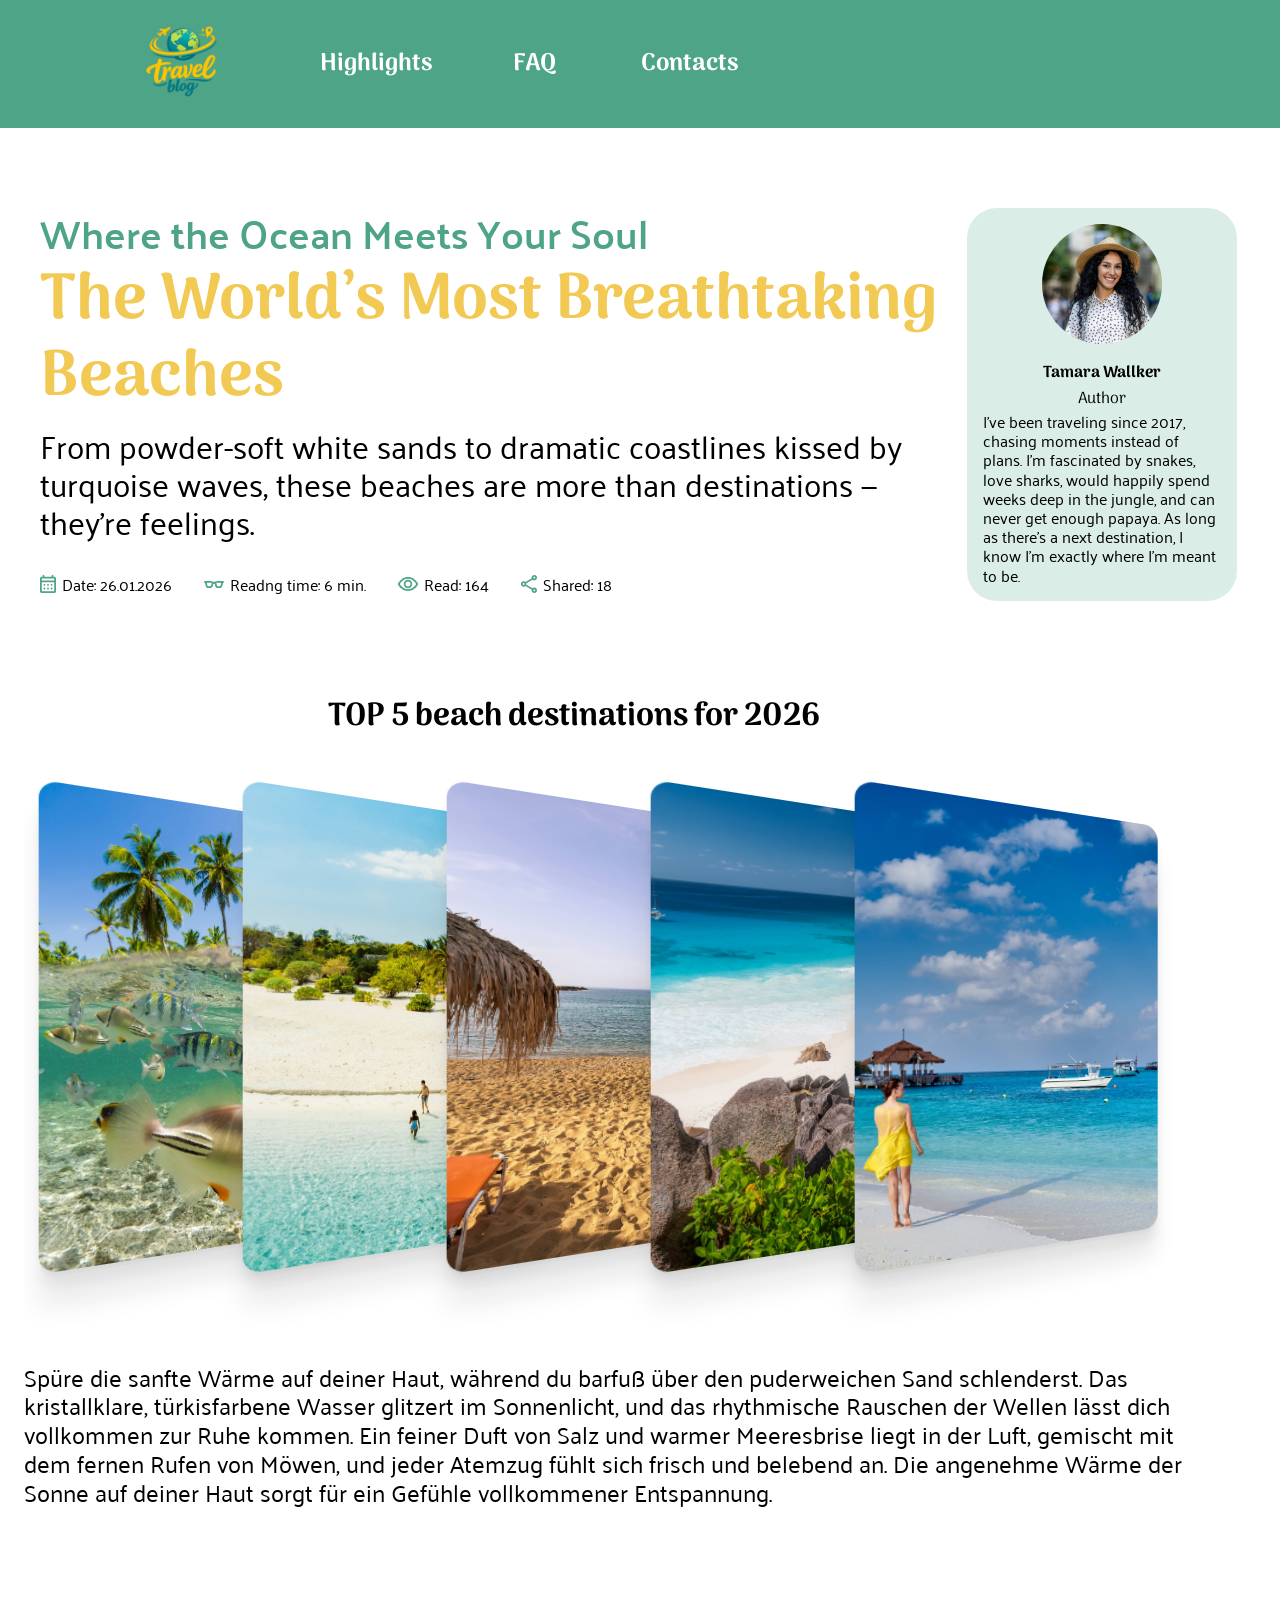
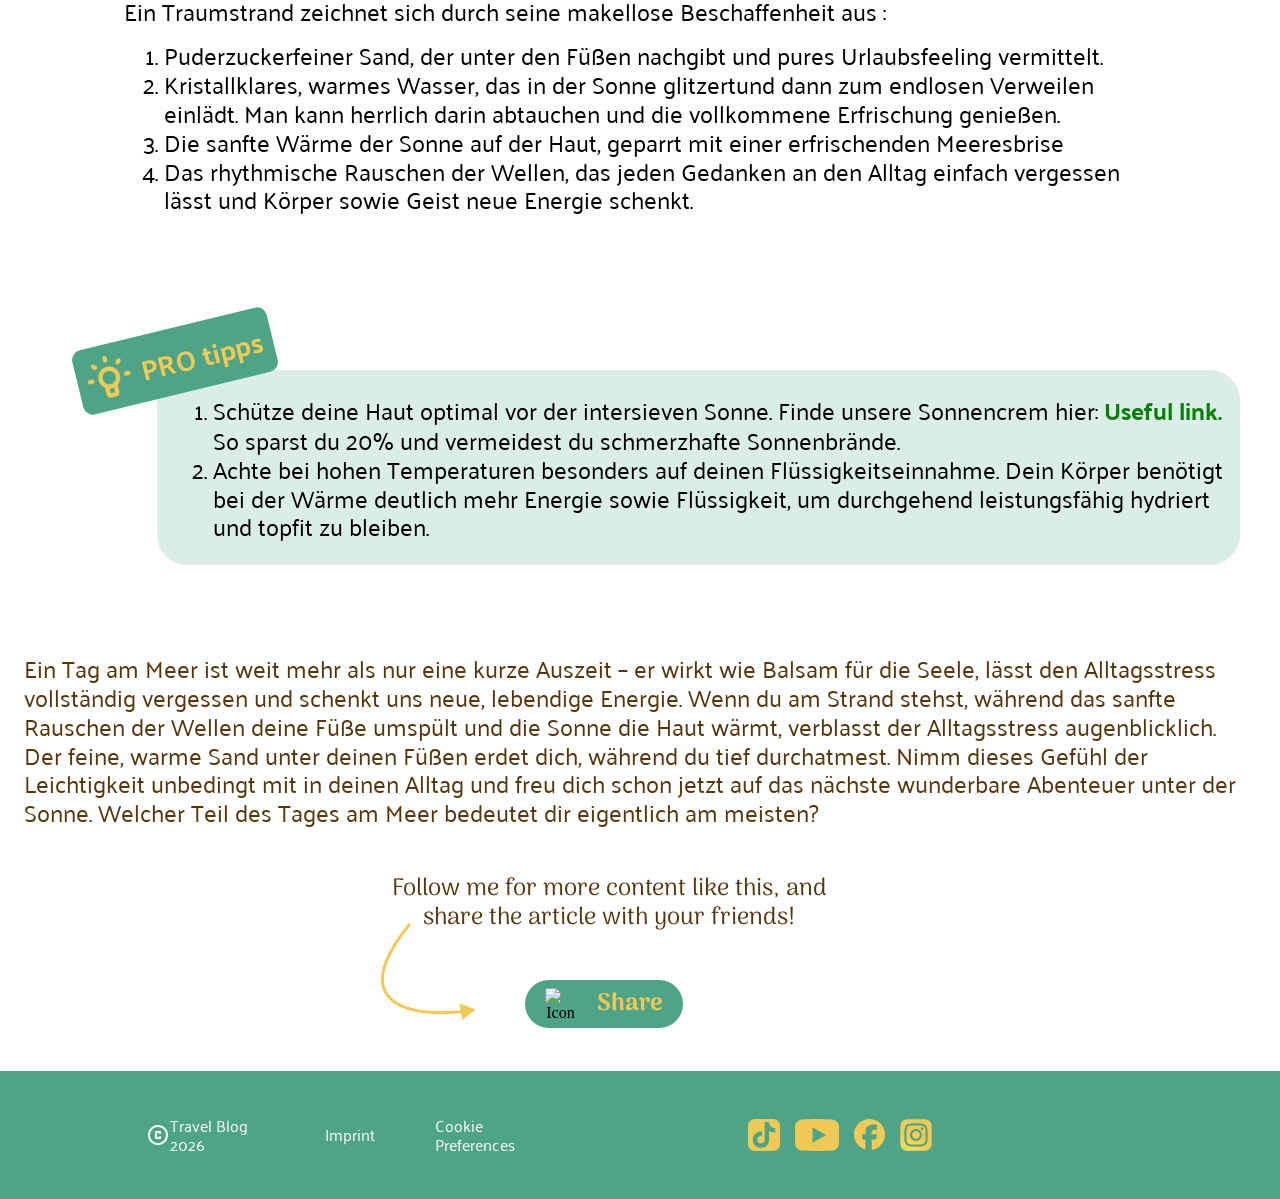
==== commit b02c62cf: "Share Image changes" ====
--- a/article01.html
+++ b/article01.html
@@ -167,7 +167,7 @@
                         <td class="radio-box-button">
                             <input type="radio" id="button-toggle" class="button-checkbox">
                             <label for="button-toggle" class="annimated-button">
-                                <img src="./assets/icons/Share_button.svg" alt="Icon zum Teilen von Content">
+                                <img src="./assets/icons/share_button.svg" alt="Icon zum Teilen von Content">
                                 <p>Share</p>
                             </label>
 
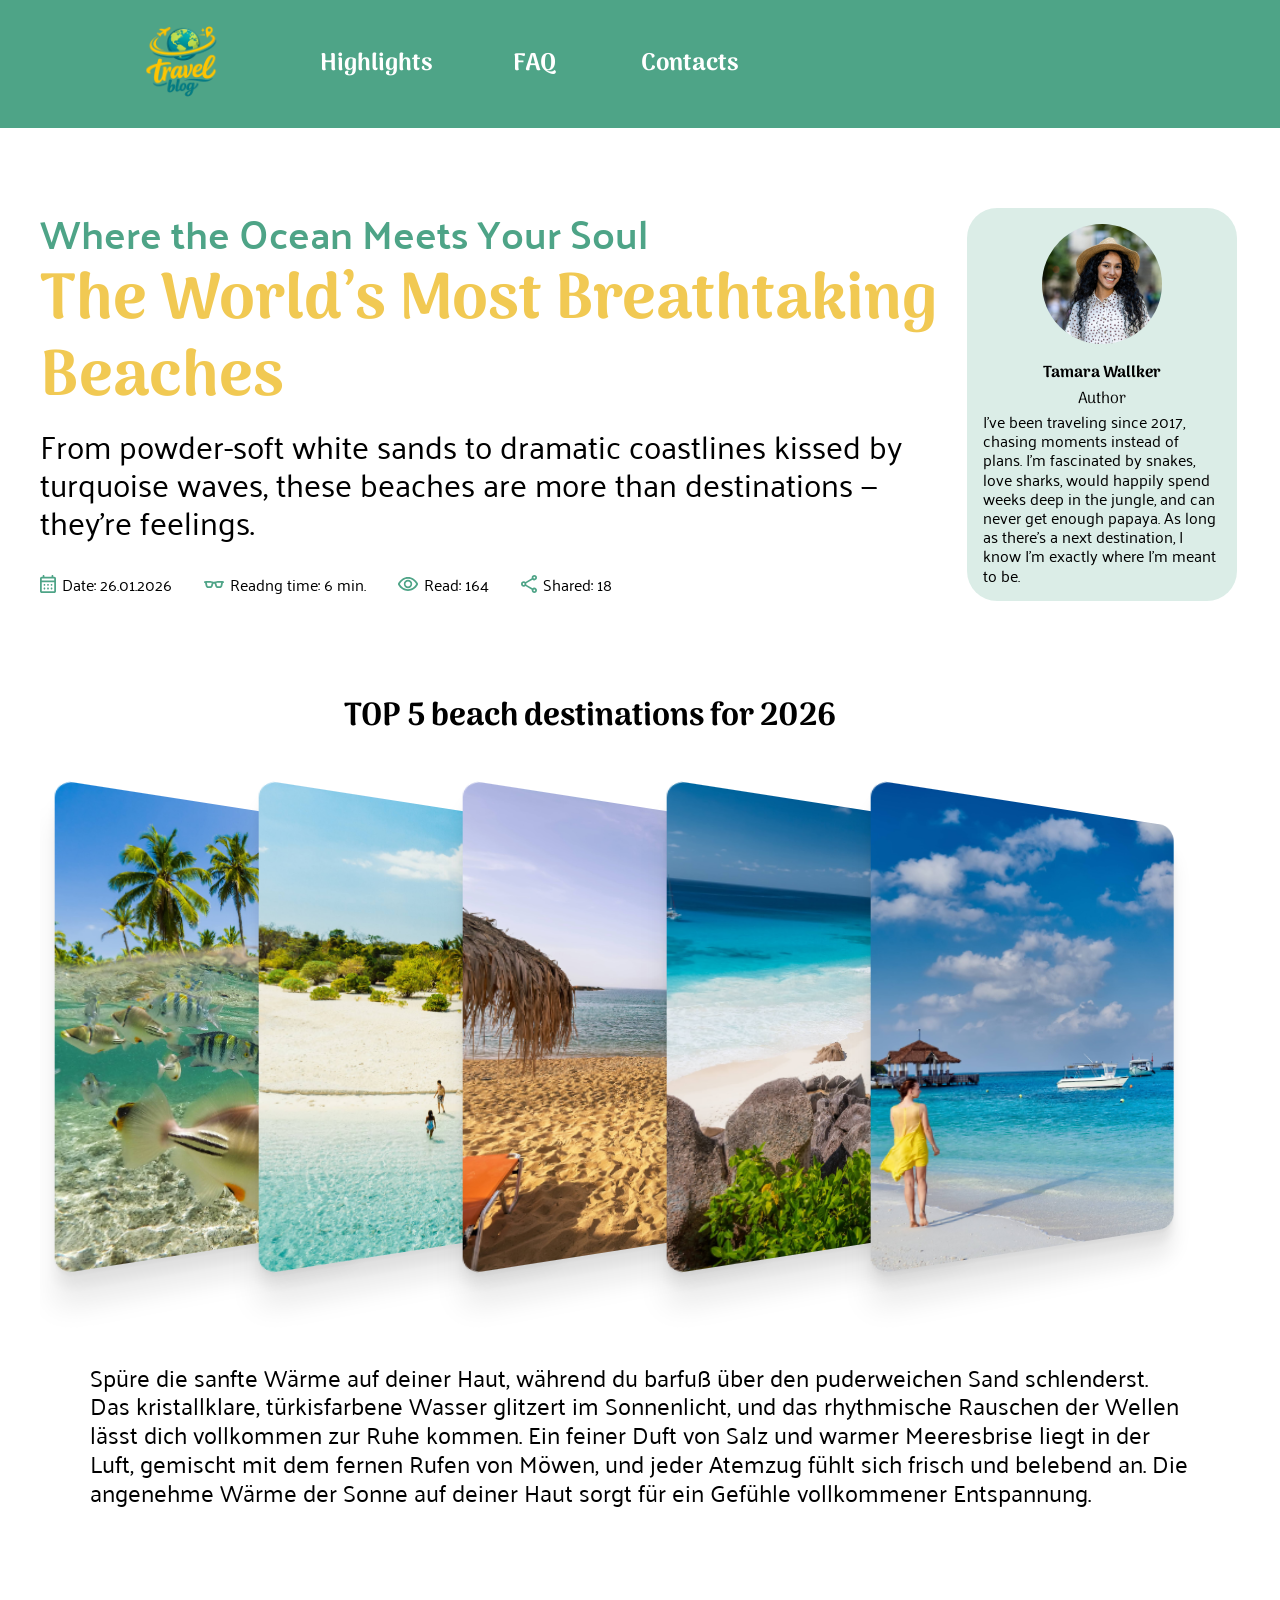
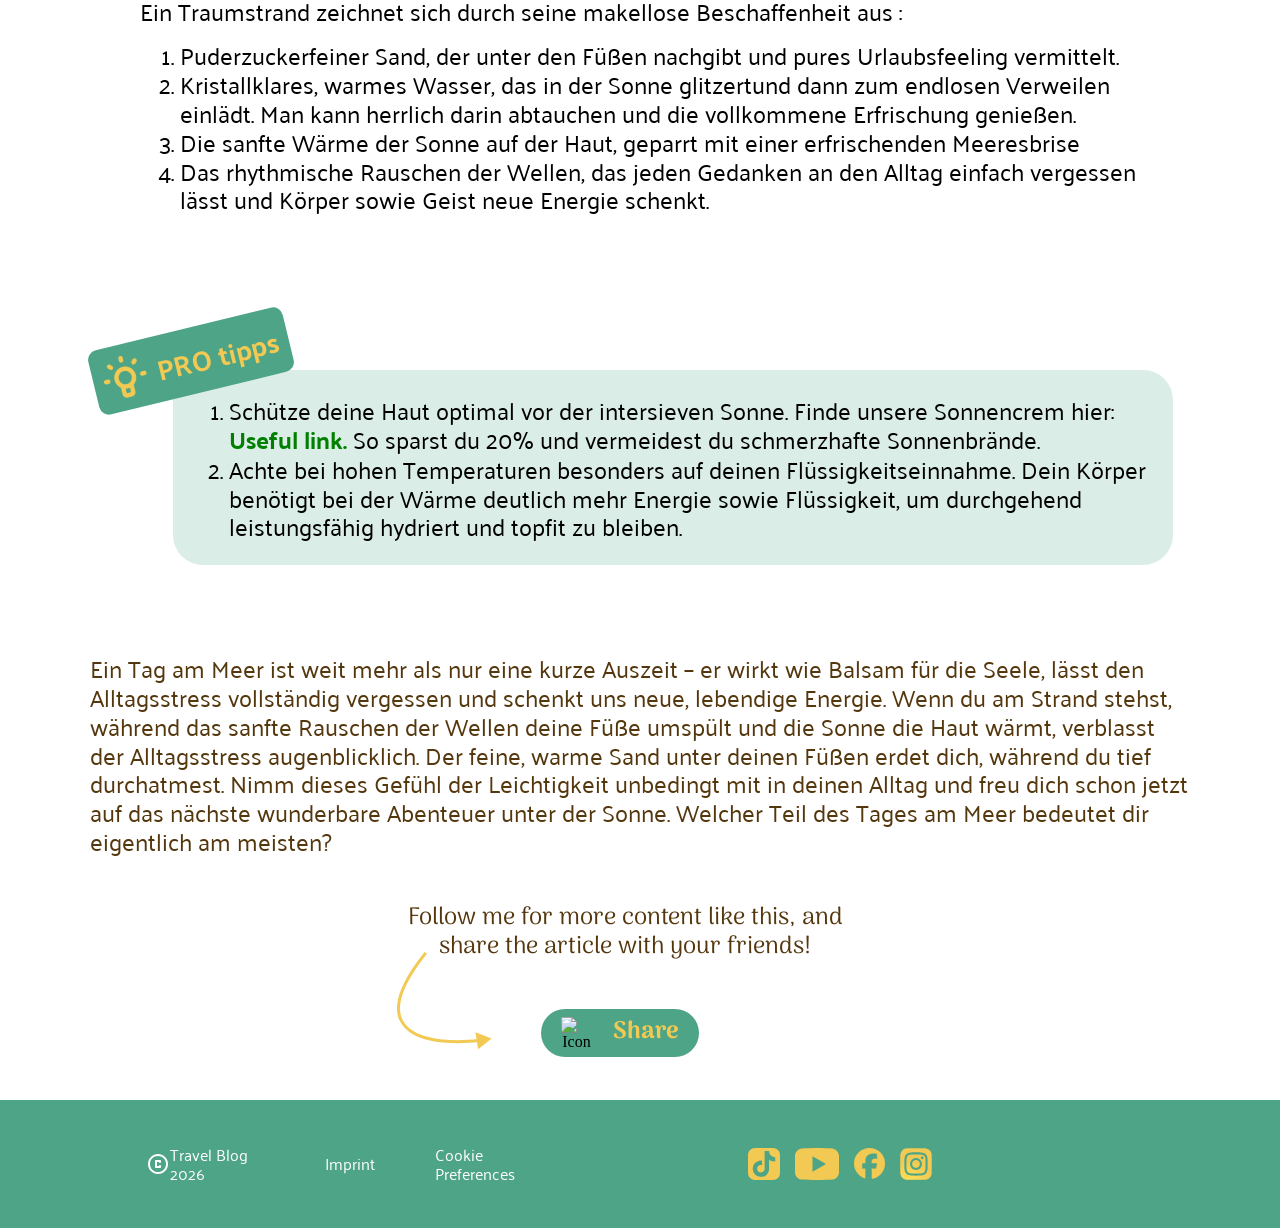
==== commit 23892412: "adjustment of responsive design" ====
--- a/article01.html
+++ b/article01.html
@@ -18,15 +18,15 @@
         <a href="./index.html"><img src="./assets/icons/logo.svg" alt="Logo von Travel Blog"></a>
         <div class="header-buttons">
             <div class="highlights">
-                <a href="#highlights">Highlights </a>
+                <a href="./index.html#highlights">Highlights </a>
                 <img src="./assets/icons/underline_highlights.svg" alt="geschwungener Unterstrich">
             </div>
             <div class="faq">
-                <a href="#faq">FAQ </a>
+                <a href="./index.html#faq">FAQ </a>
                 <img src="./assets/icons/underline_faq.svg" alt="geschwungener Unterstrich">
             </div>
             <div class="contacts">
-                <a href="#contacts">Contacts </a>
+                <a href="./index.html#contacts">Contacts </a>
                 <img src="./assets/icons/underline_contact.svg" alt="geschwungener Unterstrich">
             </div>
         </div>
@@ -172,7 +172,7 @@
                             </label>
 
                             <div class="share-after-click">
-                                <img src="./assets/icons/Share.svg" alt="Icon zum Teilen von Content">
+                                <img src="./assets/icons/share.svg" alt="Icon zum Teilen von Content">
                                 <div class="share-after-click-links">
                                     <a href="https://www.linkedin.com/">LinkedIn</a>
                                     <a href="https://web.whatsapp.com/">WhatsApp</a>
--- a/style.css
+++ b/style.css
@@ -73,7 +73,7 @@
     justify-content: center;
     align-items: center;
 
-    width: 1200px;
+    width: 100%;
     height: 154px;
 
     gap: 48px;
--- a/article01.css
+++ b/article01.css
@@ -342,4 +342,11 @@
   font-size: 1.5rem;
   line-height: 120%;
   text-align: center;
-}+}
+
+
+/* * {
+  background: #000 !important;
+  color: #0f0 !important;
+  outline: solid #f00 1px !important;
+} */
--- a/article01_Style_Media.css
+++ b/article01_Style_Media.css
@@ -1,16 +1,16 @@
-@media screen and (min-width: 290px) and (max-width: 374px){
-    .main{
+@media screen and (min-width: 290px) and (max-width: 374px) {
+    .main {
         display: flex;
         flex-direction: column;
         justify-content: start;
         align-items: center;
-        
+
         width: 100%;
         max-width: 290px;
         gap: 40px;
     }
 
-    .landing-section-carousel{
+    .landing-section-carousel {
         display: flex;
         flex-direction: column;
         width: 290px;
@@ -24,41 +24,42 @@
         height: 340px;
     }
 
-    .landing-section-text>div>h2{
-        font-size: 1rem;
-    }
-
-    .landing-section-text>div>h1{
+    .landing-section-text>div>h2 {
+        font-size: 1rem;
+    }
+
+    .landing-section-text>div>h1 {
         font-size: 2rem;
         padding-top: 8px;
     }
 
-    .landing-section-text>div>p{
+    .landing-section-text>div>p {
         font-size: 1.125rem;
     }
 
-    .landing-section-metadata{
+    .landing-section-metadata {
         flex-direction: column;
         align-items: center;
-        position: absolute; bottom: 0;
+        position: absolute;
+        bottom: 0;
         gap: 8px;
     }
 
-    .landing-section-metadata-postdetails>p{
+    .landing-section-metadata-postdetails>p {
         font-size: 0.75rem;
     }
 
-    .landing-section-metadata-upperrow{
+    .landing-section-metadata-upperrow {
         width: 290px;
         justify-content: start;
     }
 
-    .landing-section-metadata-lowerrow{
+    .landing-section-metadata-lowerrow {
         width: 290px;
         justify-content: start;
     }
 
-    .landing-section-metadata>div>img{
+    .landing-section-metadata>div>img {
         display: flex;
         width: 16px;
         height: 18px;
@@ -68,21 +69,21 @@
         width: 100%;
     }
 
-    .author-text{
+    .author-text {
         text-align: center;
     }
 
-    .slider-section{
+    .slider-section {
         width: 345px;
         padding: 40px 0px;
     }
 
-    .slider-section > div > p {
+    .slider-section>div>p {
         font-size: 1rem;
         padding-bottom: 16px;
     }
 
-    .img-slider{
+    .img-slider {
         position: relative;
 
         width: 200px;
@@ -95,7 +96,7 @@
         align-items: flex-end;
     }
 
-    .img-slider input{
+    .img-slider input {
         z-index: 2;
         background-color: rgba(78, 164, 135, 0.3);
         appearance: none;
@@ -116,7 +117,7 @@
         border-radius: 14px;
     }
 
-    .slider-wrapper{
+    .slider-wrapper {
         z-index: 1;
         width: 500%;
         height: 100%;
@@ -128,7 +129,7 @@
 
     }
 
-    .slider_element{
+    .slider_element {
         width: calc(100% / 5);
         height: 100%;
         object-fit: cover;
@@ -136,115 +137,115 @@
     }
 
 
-    .img-slider input[value="one"]:checked~.slider-wrapper{
-       transform: translateX(calc(200% / 5));
-    }
-
-    .img-slider input[value="one"]:checked~.slider-wrapper .slider_element:first-child{
+    .img-slider input[value="one"]:checked~.slider-wrapper {
+        transform: translateX(calc(200% / 5));
+    }
+
+    .img-slider input[value="one"]:checked~.slider-wrapper .slider_element:first-child {
         transform: none;
         transition: all 1s ease-in-out;
     }
 
-    .img-slider input[value="two"]:checked~.slider-wrapper{
+    .img-slider input[value="two"]:checked~.slider-wrapper {
         transform: translateX(calc(100% / 5));
     }
 
-    .img-slider input[value="two"]:checked~.slider-wrapper .slider_element:nth-child(2){
+    .img-slider input[value="two"]:checked~.slider-wrapper .slider_element:nth-child(2) {
         transform: none;
         transition: all 1s ease-in-out;
     }
 
-    .img-slider input[value="two"]:checked~.slider-wrapper .slider_element:first-child{
+    .img-slider input[value="two"]:checked~.slider-wrapper .slider_element:first-child {
         transform: perspective(250px) rotateY(10deg) translateX(-10px);
         transition: all 1s ease-in-out;
     }
 
-    .img-slider input[value="three"]:checked~.slider-wrapper{
-       transform: translateX(calc(0));
-    }
-
-    .img-slider input[value="three"]:checked~.slider-wrapper .slider_element:nth-child(3){
+    .img-slider input[value="three"]:checked~.slider-wrapper {
+        transform: translateX(calc(0));
+    }
+
+    .img-slider input[value="three"]:checked~.slider-wrapper .slider_element:nth-child(3) {
         transform: none;
         transition: all 1s ease-in-out;
     }
 
-    .img-slider input[value="three"]:checked~.slider-wrapper .slider_element:nth-child(2){
+    .img-slider input[value="three"]:checked~.slider-wrapper .slider_element:nth-child(2) {
         transform: perspective(250px) rotateY(10deg) translateX(-10px);
         transition: all 1s ease-in-out;
     }
 
-    .img-slider input[value="four"]:checked~.slider-wrapper{
-       transform: translateX(calc(-100% / 5));
-    }
-
-    .img-slider input[value="four"]:checked~.slider-wrapper .slider_element:nth-child(4){
+    .img-slider input[value="four"]:checked~.slider-wrapper {
+        transform: translateX(calc(-100% / 5));
+    }
+
+    .img-slider input[value="four"]:checked~.slider-wrapper .slider_element:nth-child(4) {
         transform: none;
         transition: all 1s ease-in-out;
     }
 
-    .img-slider input[value="four"]:checked~.slider-wrapper .slider_element:nth-child(3){
+    .img-slider input[value="four"]:checked~.slider-wrapper .slider_element:nth-child(3) {
         transform: perspective(250px) rotateY(10deg) translateX(-10px);
         transition: all 1s ease-in-out;
     }
 
-    .img-slider input[value="five"]:checked~.slider-wrapper{
+    .img-slider input[value="five"]:checked~.slider-wrapper {
         transform: translateX(calc(-200% / 5));
     }
 
-    .img-slider input[value="five"]:checked~.slider-wrapper .slider_element:last-child{
+    .img-slider input[value="five"]:checked~.slider-wrapper .slider_element:last-child {
         transform: none;
         transition: all 1s ease-in-out;
     }
 
-    .img-slider input[value="five"]:checked~.slider-wrapper .slider_element:nth-child(4){
+    .img-slider input[value="five"]:checked~.slider-wrapper .slider_element:nth-child(4) {
         transform: perspective(250px) rotateY(10deg) translateX(-10px);
         transition: all 1s ease-in-out;
     }
 
 
-    .description{
+    .description {
         width: 290px;
         padding-top: 40px;
     }
 
-    .description-box{
-        font-size: 1rem;
-    }
-
-    .info{
+    .description-box {
+        font-size: 1rem;
+    }
+
+    .info {
         padding: 32px 0px;
     }
 
-    .info-p-tag{
-        font-size: 1rem;
-    }
-
-    .info-li-tag{
-        font-size: 1rem;
-    }
-
-    .pro-tipps{
+    .info-p-tag {
+        font-size: 1rem;
+    }
+
+    .info-li-tag {
+        font-size: 1rem;
+    }
+
+    .pro-tipps {
         width: 290px;
         height: 309px;
         padding: 0px 0px 0px 5px;
     }
 
-    .pro-tipps-box{
+    .pro-tipps-box {
         top: 10px;
         left: 0px;
     }
 
-    .pro-tipps-discription{
+    .pro-tipps-discription {
         width: 283px;
         height: 310px;
         font-size: 1rem;
     }
 
-    .main-beach-accomodation-descr{
+    .main-beach-accomodation-descr {
         padding-top: 64px;
     }
 
-    .main-beach-accomodation-descr > p{
+    .main-beach-accomodation-descr>p {
         font-size: 1rem;
     }
 
@@ -410,19 +411,19 @@
 
 }
 
-@media screen and (min-width: 375px) and (max-width: 479px){
-    .main{
+@media screen and (min-width: 375px) and (max-width: 479px) {
+    .main {
         display: flex;
         flex-direction: column;
         justify-content: start;
         align-items: center;
-        
+
         width: 100%;
         max-width: 345px;
         gap: 40px;
     }
 
-    .landing-section-carousel{
+    .landing-section-carousel {
         display: flex;
         flex-direction: column;
         width: 345px;
@@ -436,36 +437,38 @@
         height: 390px;
     }
 
-    .landing-section-text>div>h2{
+    .landing-section-text>div>h2 {
         font-size: 1.25rem;
     }
 
-    .landing-section-text>div>h1{
+    .landing-section-text>div>h1 {
         font-size: 2.5rem;
         padding-top: 8px;
     }
 
-    .landing-section-text>div>p{
+    .landing-section-text>div>p {
         font-size: 1.125rem;
     }
 
-    .landing-section-metadata{
+    .landing-section-metadata {
         flex-direction: column;
         align-items: center;
-        position: absolute; bottom: 0;
+        position: absolute;
+        bottom: 0;
         gap: 8px;
     }
 
-    .landing-section-metadata-upperrow{
+    .landing-section-metadata-upperrow {
         width: 345px;
         justify-content: start;
     }
 
-    .landing-section-metadata-lowerrow{
+    .landing-section-metadata-lowerrow {
         width: 345px;
         justify-content: start;
     }
-    .landing-section-metadata>div>img{
+
+    .landing-section-metadata>div>img {
         display: flex;
         width: 16px;
         height: 18px;
@@ -475,21 +478,21 @@
         width: 100%;
     }
 
-    .author-text{
+    .author-text {
         text-align: center;
     }
 
-    .slider-section{
+    .slider-section {
         width: 345px;
         padding: 40px 0px;
     }
 
-    .slider-section > div > p {
+    .slider-section>div>p {
         font-size: 1.25rem;
         padding-bottom: 16px;
     }
 
-    .img-slider{
+    .img-slider {
         position: relative;
 
         width: 200px;
@@ -502,7 +505,7 @@
         align-items: flex-end;
     }
 
-    .img-slider input{
+    .img-slider input {
         z-index: 2;
         background-color: rgba(78, 164, 135, 0.3);
         appearance: none;
@@ -523,7 +526,7 @@
         border-radius: 14px;
     }
 
-    .slider-wrapper{
+    .slider-wrapper {
         z-index: 1;
         width: 500%;
         height: 100%;
@@ -535,7 +538,7 @@
 
     }
 
-    .slider_element{
+    .slider_element {
         width: calc(100% / 5);
         height: 100%;
         object-fit: cover;
@@ -543,136 +546,136 @@
     }
 
 
-    .img-slider input[value="one"]:checked~.slider-wrapper{
-       transform: translateX(calc(200% / 5));
-    }
-
-    .img-slider input[value="one"]:checked~.slider-wrapper .slider_element:first-child{
+    .img-slider input[value="one"]:checked~.slider-wrapper {
+        transform: translateX(calc(200% / 5));
+    }
+
+    .img-slider input[value="one"]:checked~.slider-wrapper .slider_element:first-child {
         transform: none;
         transition: all 1s ease-in-out;
     }
 
-    .img-slider input[value="two"]:checked~.slider-wrapper{
+    .img-slider input[value="two"]:checked~.slider-wrapper {
         transform: translateX(calc(100% / 5));
     }
 
-    .img-slider input[value="two"]:checked~.slider-wrapper .slider_element:nth-child(2){
+    .img-slider input[value="two"]:checked~.slider-wrapper .slider_element:nth-child(2) {
         transform: none;
         transition: all 1s ease-in-out;
     }
 
-    .img-slider input[value="two"]:checked~.slider-wrapper .slider_element:first-child{
+    .img-slider input[value="two"]:checked~.slider-wrapper .slider_element:first-child {
         transform: perspective(250px) rotateY(10deg) translateX(-10px);
         transition: all 1s ease-in-out;
     }
 
-    .img-slider input[value="three"]:checked~.slider-wrapper{
-       transform: translateX(calc(0));
-    }
-
-    .img-slider input[value="three"]:checked~.slider-wrapper .slider_element:nth-child(3){
+    .img-slider input[value="three"]:checked~.slider-wrapper {
+        transform: translateX(calc(0));
+    }
+
+    .img-slider input[value="three"]:checked~.slider-wrapper .slider_element:nth-child(3) {
         transform: none;
         transition: all 1s ease-in-out;
     }
 
-    .img-slider input[value="three"]:checked~.slider-wrapper .slider_element:nth-child(2){
+    .img-slider input[value="three"]:checked~.slider-wrapper .slider_element:nth-child(2) {
         transform: perspective(250px) rotateY(10deg) translateX(-10px);
         transition: all 1s ease-in-out;
     }
 
-    .img-slider input[value="four"]:checked~.slider-wrapper{
-       transform: translateX(calc(-100% / 5));
-    }
-
-    .img-slider input[value="four"]:checked~.slider-wrapper .slider_element:nth-child(4){
+    .img-slider input[value="four"]:checked~.slider-wrapper {
+        transform: translateX(calc(-100% / 5));
+    }
+
+    .img-slider input[value="four"]:checked~.slider-wrapper .slider_element:nth-child(4) {
         transform: none;
         transition: all 1s ease-in-out;
     }
 
-    .img-slider input[value="four"]:checked~.slider-wrapper .slider_element:nth-child(3){
+    .img-slider input[value="four"]:checked~.slider-wrapper .slider_element:nth-child(3) {
         transform: perspective(250px) rotateY(10deg) translateX(-10px);
         transition: all 1s ease-in-out;
     }
 
-    .img-slider input[value="five"]:checked~.slider-wrapper{
+    .img-slider input[value="five"]:checked~.slider-wrapper {
         transform: translateX(calc(-200% / 5));
     }
 
-    .img-slider input[value="five"]:checked~.slider-wrapper .slider_element:last-child{
+    .img-slider input[value="five"]:checked~.slider-wrapper .slider_element:last-child {
         transform: none;
         transition: all 1s ease-in-out;
     }
 
-    .img-slider input[value="five"]:checked~.slider-wrapper .slider_element:nth-child(4){
+    .img-slider input[value="five"]:checked~.slider-wrapper .slider_element:nth-child(4) {
         transform: perspective(250px) rotateY(10deg) translateX(-10px);
         transition: all 1s ease-in-out;
     }
 
 
-    .description{
+    .description {
         width: 345px;
     }
 
-    .description-box{
-        font-size: 1rem;
-    }
-
-    .info{
+    .description-box {
+        font-size: 1rem;
+    }
+
+    .info {
         padding: 32px 0px;
     }
 
-    .info-p-tag{
-        font-size: 1rem;
-    }
-
-    .info-li-tag{
-        font-size: 1rem;
-    }
-
-    .pro-tipps{
+    .info-p-tag {
+        font-size: 1rem;
+    }
+
+    .info-li-tag {
+        font-size: 1rem;
+    }
+
+    .pro-tipps {
         width: 345px;
         height: 309px;
         padding: 0px 0px 0px 5px;
     }
 
-    .pro-tipps-box{
+    .pro-tipps-box {
         top: 10px;
         left: 0px;
     }
 
-    .pro-tipps-discription{
+    .pro-tipps-discription {
         width: 345px;
         height: 280px;
         font-size: 1rem;
     }
 
-    .main-beach-accomodation-descr{
+    .main-beach-accomodation-descr {
         padding-top: 32px;
     }
 
-    .main-beach-accomodation-descr > p{
-        font-size: 1rem;
-    }
-
-    .share{
+    .main-beach-accomodation-descr>p {
+        font-size: 1rem;
+    }
+
+    .share {
         width: 343px;
         height: 140px;
 
         gap: 48px;
     }
 
-    .share-box{
+    .share-box {
         width: 100%;
         height: 140px;
-        
+
         position: relative;
     }
 
-    .share-box-text{
-        width: 100%;
-    }
-
-    .share-box-text p{
+    .share-box-text {
+        width: 100%;
+    }
+
+    .share-box-text p {
         font-family: Arima;
         font-weight: 500;
         font-style: Medium;
@@ -686,7 +689,7 @@
         width: 343px;
     }
 
-    .radio-box{
+    .radio-box {
         display: table;
         flex-direction: row;
         justify-content: start;
@@ -699,18 +702,18 @@
         top: 90px;
     }
 
-    .radio-box-image > img{
+    .radio-box-image>img {
         width: 75px;
         height: 50px;
         rotate: 45deg;
     }
 
-    .annimated-button > img{
+    .annimated-button>img {
         width: 32px;
         height: 32px;
     }
 
-    .radio-box-button{
+    .radio-box-button {
         display: flex;
         flex-direction: row;
         justify-content: start;
@@ -719,7 +722,7 @@
         margin-top: 60px;
     }
 
-    .radio-box-button p{
+    .radio-box-button p {
         font-family: Arima;
         font-weight: 700;
         font-style: Bold;
@@ -730,16 +733,16 @@
         color: rgba(241, 201, 83, 1);
     }
 
-    .radio-box-button > img{
-    width: 106px;
-    border: 3px;
-    }
-
-    .button-checkbox{
+    .radio-box-button>img {
+        width: 106px;
+        border: 3px;
+    }
+
+    .button-checkbox {
         display: none;
     }
 
-    .annimated-button{
+    .annimated-button {
         display: flex;
         flex-direction: row;
         justify-content: space-evenly;
@@ -757,20 +760,20 @@
         transition: transform 0.4s ease, width 0.2s ease;
     }
 
-    .button-checkbox:checked + .annimated-button{
+    .button-checkbox:checked+.annimated-button {
         width: 120px;
         transform: translateX(-0px);
     }
 
-    .button-checkbox:checked + .annimated-button > img{
+    .button-checkbox:checked+.annimated-button>img {
         display: none;
     }
 
-    .button-checkbox:checked ~ .share-after-click{
-        display: flex;
-    }
-
-    .share-after-click{
+    .button-checkbox:checked~.share-after-click {
+        display: flex;
+    }
+
+    .share-after-click {
         display: table;
         flex-direction: row;
         justify-content: center;
@@ -779,7 +782,7 @@
         display: none;
     }
 
-    .share-after-click-links{
+    .share-after-click-links {
         display: flex;
         flex-direction: column;
         justify-content: center;
@@ -788,30 +791,30 @@
         color: rgba(78, 164, 135, 1);
     }
 
-    .share-after-click img{
+    .share-after-click img {
         width: 32px;
         height: 32px;
         margin: 0px 10px 0px 10px;
     }
 
-    .share-after-click-links a{
+    .share-after-click-links a {
         font-family: Arima;
         font-weight: 400;
         font-style: Regular;
         font-size: 1rem;
     }
 
-    .share-after-click-links a:link{
+    .share-after-click-links a:link {
         color: rgba(78, 164, 135, 1);
         text-decoration: none;
     }
 
-    .share-after-click-links a:visited{
+    .share-after-click-links a:visited {
         color: rgba(78, 164, 135, 1);
         text-decoration: none;
     }
 
-    .nav-bar{
+    .nav-bar {
         display: flex;
         justify-content: center;
         align-items: center;
@@ -821,16 +824,16 @@
         height: 88px;
         background-color: rgba(241, 201, 83, 1);
         z-index: 3;
-    } 
-
-    .nav-bar>div{
+    }
+
+    .nav-bar>div {
         display: flex;
         gap: 48px;
     }
 
 }
 
-@media screen and (min-width: 480px) and (max-width: 579px){
+@media screen and (min-width: 480px) and (max-width: 579px) {
 
     .header {
         width: 100%;
@@ -852,31 +855,31 @@
     }
 
 
-    .main{
+    .main {
         display: flex;
         flex-direction: column;
         justify-content: start;
         align-items: center;
-        
-        width: 100%;
-        
+
+        width: 100%;
+
         gap: 40px;
     }
 
-    .landing-section-carousel{
+    .landing-section-carousel {
         width: 430px;
         height: 740px;
 
         gap: 24px;
         padding-top: 24px;
 
-        
+
 
         display: flex;
         flex-direction: column;
     }
 
-    .landing-section-text{
+    .landing-section-text {
         display: flex;
         flex-direction: column;
         justify-content: space-between;
@@ -887,25 +890,25 @@
         gap: 8px;
     }
 
-    .landing-section-text > div > h2{
+    .landing-section-text>div>h2 {
         font-size: 1.25rem;
         line-height: 120%;
         letter-spacing: 0%;
 
-        text-align: start;    
-    }
-
-    .landing-section-text > div > h1{
+        text-align: start;
+    }
+
+    .landing-section-text>div>h1 {
         font-size: 2.5rem;
         line-height: 100%;
         letter-spacing: 0%;
     }
 
-    .landing-section-text > div > p{
+    .landing-section-text>div>p {
         font-size: 1.25rem;
     }
 
-    .landing-section-carousel{
+    .landing-section-carousel {
         width: 430px;
         height: 710px;
 
@@ -916,7 +919,7 @@
         flex-direction: column;
     }
 
-    .landing-section-text{
+    .landing-section-text {
         display: flex;
         flex-direction: column;
         justify-content: space-between;
@@ -927,7 +930,7 @@
         gap: 8px;
     }
 
-    .landing-section-text > div > h2{
+    .landing-section-text>div>h2 {
         font-size: 1.25rem;
         line-height: 120%;
         letter-spacing: 0%;
@@ -935,13 +938,13 @@
         text-align: start;
     }
 
-    .landing-section-text > div > h1{
+    .landing-section-text>div>h1 {
         font-size: 2.5rem;
         line-height: 100%;
         letter-spacing: 0%;
     }
 
-    .landing-section-text > div > p{
+    .landing-section-text>div>p {
         font-size: 1.125rem;
     }
 
@@ -961,7 +964,7 @@
         margin-top: 20px;
     }
 
-    .landing-section-metadata-upperrow{
+    .landing-section-metadata-upperrow {
         display: flex;
         flex-direction: row;
         justify-content: start;
@@ -974,7 +977,7 @@
 
     }
 
-    .landing-section-metadata-calendar{
+    .landing-section-metadata-calendar {
         display: flex;
         flex-direction: row;
         justify-content: start;
@@ -984,7 +987,7 @@
         gap: 6px;
     }
 
-    .landing-section-metadata-calendar > p{
+    .landing-section-metadata-calendar>p {
         font-family: Palanquin;
         font-weight: 400;
         font-style: regular;
@@ -993,12 +996,12 @@
         letter-spacing: 0%;
     }
 
-    .landing-section-metadata-calendar > img{
+    .landing-section-metadata-calendar>img {
         width: 16px;
     }
 
 
-    .landing-section-metadata-glasses{
+    .landing-section-metadata-glasses {
         display: flex;
         flex-direction: row;
         justify-content: start;
@@ -1008,7 +1011,7 @@
         gap: 6px;
     }
 
-    .landing-section-metadata-glasses > p{
+    .landing-section-metadata-glasses>p {
         font-family: Palanquin;
         font-weight: 400;
         font-style: regular;
@@ -1017,12 +1020,12 @@
         letter-spacing: 0%;
     }
 
-    .landing-section-metadata-glasses > img{
+    .landing-section-metadata-glasses>img {
         width: 20px;
     }
 
 
-     .landing-section-metadata-lowerrow{
+    .landing-section-metadata-lowerrow {
         display: flex;
         flex-direction: row;
         justify-content: start;
@@ -1035,7 +1038,7 @@
 
     }
 
-    .landing-section-metadata-eye{
+    .landing-section-metadata-eye {
         display: flex;
         flex-direction: row;
         justify-content: start;
@@ -1045,7 +1048,7 @@
         gap: 6px;
     }
 
-    .landing-section-metadata-eye > p{
+    .landing-section-metadata-eye>p {
         font-family: Palanquin;
         font-weight: 400;
         font-style: regular;
@@ -1054,12 +1057,12 @@
         letter-spacing: 0%;
     }
 
-    .landing-section-metadata-eye > img{
+    .landing-section-metadata-eye>img {
         width: 20px;
     }
 
 
-    .landing-section-metadata-share{
+    .landing-section-metadata-share {
         display: flex;
         flex-direction: row;
         justify-content: start;
@@ -1069,7 +1072,7 @@
         gap: 6px;
     }
 
-    .landing-section-metadata-share > p{
+    .landing-section-metadata-share>p {
         font-family: Palanquin;
         font-weight: 400;
         font-style: regular;
@@ -1078,12 +1081,12 @@
         letter-spacing: 0%;
     }
 
-    .landing-section-metadata-share > img{
+    .landing-section-metadata-share>img {
         width: 16px;
     }
 
 
-    .authorsection{
+    .authorsection {
         width: 430px;
         height: 340px;
 
@@ -1092,41 +1095,41 @@
         margin-top: 20px;
     }
 
-    .author-img{
+    .author-img {
         width: 120px;
         height: 120px;
     }
 
-    .author-passage{
+    .author-passage {
         width: 100%;
         height: auto;
     }
 
 
-    .authorsection-name{
-        font-size: 1rem;
-    }
-
-    .authorsection-job-titel{
-        font-size: 1rem;
-    }
-
-    .author-text{
+    .authorsection-name {
+        font-size: 1rem;
+    }
+
+    .authorsection-job-titel {
+        font-size: 1rem;
+    }
+
+    .author-text {
         width: 100%;
         text-align: center;
     }
 
-    .slider-section{
+    .slider-section {
         width: 345px;
         padding: 40px 0px;
     }
 
-    .slider-section > div > p {
+    .slider-section>div>p {
         font-size: 1.25rem;
         padding-bottom: 16px;
     }
 
-    .img-slider{
+    .img-slider {
         position: relative;
 
         width: 340px;
@@ -1140,7 +1143,7 @@
 
     }
 
-    .img-slider input{
+    .img-slider input {
         z-index: 2;
         background-color: rgba(78, 164, 135, 0.3);
         appearance: none;
@@ -1161,7 +1164,7 @@
         border-radius: 14px;
     }
 
-    .slider-wrapper{
+    .slider-wrapper {
         z-index: 1;
         width: 500%;
         height: 100%;
@@ -1173,125 +1176,126 @@
 
     }
 
-    .slider_element{
+    .slider_element {
         width: calc(100% / 5);
         height: 100%;
         object-fit: cover;
         transform: perspective(250px) rotateY(-10deg) translateX(10px);
     }
 
-    .img-slider input[value="one"]:checked~.slider-wrapper{
-       transform: translateX(calc(200% / 5));
-    }
-
-    .img-slider input[value="one"]:checked~.slider-wrapper .slider_element:first-child{
+    .img-slider input[value="one"]:checked~.slider-wrapper {
+        transform: translateX(calc(200% / 5));
+    }
+
+    .img-slider input[value="one"]:checked~.slider-wrapper .slider_element:first-child {
         transform: none;
         transition: all 1s ease-in-out;
     }
 
-    .img-slider input[value="two"]:checked~.slider-wrapper{
+    .img-slider input[value="two"]:checked~.slider-wrapper {
         transform: translateX(calc(100% / 5));
     }
 
-    .img-slider input[value="two"]:checked~.slider-wrapper .slider_element:nth-child(2){
+    .img-slider input[value="two"]:checked~.slider-wrapper .slider_element:nth-child(2) {
         transform: none;
         transition: all 1s ease-in-out;
     }
 
-    .img-slider input[value="two"]:checked~.slider-wrapper .slider_element:first-child{
+    .img-slider input[value="two"]:checked~.slider-wrapper .slider_element:first-child {
         transform: perspective(250px) rotateY(10deg) translateX(-10px);
         transition: all 1s ease-in-out;
     }
 
-    .img-slider input[value="three"]:checked~.slider-wrapper{
-       transform: translateX(calc(0));
-    }
-
-    .img-slider input[value="three"]:checked~.slider-wrapper .slider_element:nth-child(3){
+    .img-slider input[value="three"]:checked~.slider-wrapper {
+        transform: translateX(calc(0));
+    }
+
+    .img-slider input[value="three"]:checked~.slider-wrapper .slider_element:nth-child(3) {
         transform: none;
         transition: all 1s ease-in-out;
     }
 
-    .img-slider input[value="three"]:checked~.slider-wrapper .slider_element:nth-child(2){
+    .img-slider input[value="three"]:checked~.slider-wrapper .slider_element:nth-child(2) {
         transform: perspective(250px) rotateY(10deg) translateX(-10px);
         transition: all 1s ease-in-out;
     }
 
-    .img-slider input[value="four"]:checked~.slider-wrapper{
-       transform: translateX(calc(-100% / 5));
-    }
-
-    .img-slider input[value="four"]:checked~.slider-wrapper .slider_element:nth-child(4){
+    .img-slider input[value="four"]:checked~.slider-wrapper {
+        transform: translateX(calc(-100% / 5));
+    }
+
+    .img-slider input[value="four"]:checked~.slider-wrapper .slider_element:nth-child(4) {
         transform: none;
         transition: all 1s ease-in-out;
     }
 
-    .img-slider input[value="four"]:checked~.slider-wrapper .slider_element:nth-child(3){
+    .img-slider input[value="four"]:checked~.slider-wrapper .slider_element:nth-child(3) {
         transform: perspective(250px) rotateY(10deg) translateX(-10px);
         transition: all 1s ease-in-out;
     }
 
-    .img-slider input[value="five"]:checked~.slider-wrapper{
+    .img-slider input[value="five"]:checked~.slider-wrapper {
         transform: translateX(calc(-200% / 5));
     }
 
-    .img-slider input[value="five"]:checked~.slider-wrapper .slider_element:last-child{
+    .img-slider input[value="five"]:checked~.slider-wrapper .slider_element:last-child {
         transform: none;
         transition: all 1s ease-in-out;
     }
 
-    .img-slider input[value="five"]:checked~.slider-wrapper .slider_element:nth-child(4){
+    .img-slider input[value="five"]:checked~.slider-wrapper .slider_element:nth-child(4) {
         transform: perspective(250px) rotateY(10deg) translateX(-10px);
         transition: all 1s ease-in-out;
     }
 
-    .description{
+    .description {
         width: 430px;
     }
 
-    .description-box{
-        font-size: 1rem;
-    }
-
-    .info{
+    .description-box {
+        font-size: 1rem;
+    }
+
+    .info {
         padding: 32px 0px;
     }
 
-    .info-p-tag{
-        font-size: 1rem;
-    }
-
-    .info-li-tag{
-        font-size: 1rem;
-    }
-
-    .pro-tipps{
+    .info-p-tag {
+        font-size: 1rem;
+    }
+
+    .info-li-tag {
+        font-size: 1rem;
+    }
+
+    .pro-tipps {
         width: 345px;
         height: 309px;
         padding: 0px 0px 0px 5px;
         margin-bottom: 90px;
     }
-    .pro-tipps-box{
+
+    .pro-tipps-box {
         top: 10px;
         left: 0px;
     }
 
-    .pro-tipps-discription{
+    .pro-tipps-discription {
         width: 345px;
         height: 280px;
         font-size: 1rem;
     }
 
-    .main-beach-accomodation-descr{
+    .main-beach-accomodation-descr {
         width: 450px;
         padding-top: 32px;
     }
 
-    .main-beach-accomodation-descr > p{
-        font-size: 1rem;
-    }
-
-    .nav-bar{
+    .main-beach-accomodation-descr>p {
+        font-size: 1rem;
+    }
+
+    .nav-bar {
         display: flex;
         justify-content: center;
         align-items: center;
@@ -1301,9 +1305,9 @@
         height: 88px;
         background-color: rgba(241, 201, 83, 1);
         z-index: 3;
-    } 
-
-    .nav-bar>div{
+    }
+
+    .nav-bar>div {
         display: flex;
         gap: 48px;
     }
@@ -1324,25 +1328,25 @@
 
     .header>img {
         height: 56px;
-    
+
     }
 
     .header-buttons {
         display: none;
     }
 
-    .main{
+    .main {
         display: flex;
         flex-direction: column;
         justify-content: start;
         align-items: center;
-        
+
         width: 100%;
 
         gap: 40px;
     }
 
-    .landing-section-carousel{
+    .landing-section-carousel {
         width: 530px;
 
         gap: 24px;
@@ -1352,7 +1356,7 @@
         flex-direction: column;
     }
 
-    .landing-section-text{
+    .landing-section-text {
         display: flex;
         flex-direction: column;
         justify-content: space-between;
@@ -1364,21 +1368,21 @@
     }
 
 
-    .landing-section-text > div > h2{
+    .landing-section-text>div>h2 {
         font-size: 1.25rem;
         line-height: 120%;
         letter-spacing: 0%;
 
-        text-align: start;    
-    }
-
-    .landing-section-text > div > h1{
+        text-align: start;
+    }
+
+    .landing-section-text>div>h1 {
         font-size: 2.5rem;
         line-height: 100%;
         letter-spacing: 0%;
     }
 
-    .landing-section-text > div > p{
+    .landing-section-text>div>p {
         font-size: 1.25rem;
     }
 
@@ -1399,7 +1403,7 @@
         margin-top: 20px;
     }
 
-    .landing-section-metadata-upperrow{
+    .landing-section-metadata-upperrow {
         display: flex;
         flex-direction: row;
         justify-content: start;
@@ -1412,7 +1416,7 @@
 
     }
 
-    .landing-section-metadata-calendar{
+    .landing-section-metadata-calendar {
         display: flex;
         flex-direction: row;
         justify-content: start;
@@ -1422,7 +1426,7 @@
         gap: 6px;
     }
 
-    .landing-section-metadata-calendar > p{
+    .landing-section-metadata-calendar>p {
         font-family: Palanquin;
         font-weight: 400;
         font-style: regular;
@@ -1431,12 +1435,12 @@
         letter-spacing: 0%;
     }
 
-    .landing-section-metadata-calendar > img{
+    .landing-section-metadata-calendar>img {
         width: 16px;
     }
 
 
-    .landing-section-metadata-glasses{
+    .landing-section-metadata-glasses {
         display: flex;
         flex-direction: row;
         justify-content: start;
@@ -1446,7 +1450,7 @@
         gap: 6px;
     }
 
-    .landing-section-metadata-glasses > p{
+    .landing-section-metadata-glasses>p {
         font-family: Palanquin;
         font-weight: 400;
         font-style: regular;
@@ -1455,12 +1459,12 @@
         letter-spacing: 0%;
     }
 
-    .landing-section-metadata-glasses > img{
+    .landing-section-metadata-glasses>img {
         width: 20px;
     }
 
 
-     .landing-section-metadata-lowerrow{
+    .landing-section-metadata-lowerrow {
         display: flex;
         flex-direction: row;
         justify-content: start;
@@ -1473,7 +1477,7 @@
 
     }
 
-    .landing-section-metadata-eye{
+    .landing-section-metadata-eye {
         display: flex;
         flex-direction: row;
         justify-content: start;
@@ -1483,7 +1487,7 @@
         gap: 6px;
     }
 
-    .landing-section-metadata-eye > p{
+    .landing-section-metadata-eye>p {
         font-family: Palanquin;
         font-weight: 400;
         font-style: regular;
@@ -1492,11 +1496,11 @@
         letter-spacing: 0%;
     }
 
-    .landing-section-metadata-eye > img{
+    .landing-section-metadata-eye>img {
         width: 20px;
     }
 
-    .landing-section-metadata-share{
+    .landing-section-metadata-share {
         display: flex;
         flex-direction: row;
         justify-content: start;
@@ -1506,7 +1510,7 @@
         gap: 6px;
     }
 
-    .landing-section-metadata-share > p{
+    .landing-section-metadata-share>p {
         font-family: Palanquin;
         font-weight: 400;
         font-style: regular;
@@ -1515,11 +1519,11 @@
         letter-spacing: 0%;
     }
 
-    .landing-section-metadata-share > img{
+    .landing-section-metadata-share>img {
         width: 16px;
     }
 
-    .authorsection{
+    .authorsection {
         width: 530px;
         height: 300px;
 
@@ -1528,40 +1532,40 @@
         margin-top: 20px;
     }
 
-    .author-img{
+    .author-img {
         width: 120px;
         height: 120px;
     }
 
-    .author-passage{
+    .author-passage {
         width: 100%;
         height: auto;
     }
 
-    .authorsection-name{
-        font-size: 1rem;
-    }
-
-    .authorsection-job-titel{
-        font-size: 1rem;
-    }
-
-    .author-text{
+    .authorsection-name {
+        font-size: 1rem;
+    }
+
+    .authorsection-job-titel {
+        font-size: 1rem;
+    }
+
+    .author-text {
         width: 100%;
         text-align: center;
     }
 
-    .slider-section{
+    .slider-section {
         width: 440px;
         padding: 40px 0px;
     }
 
-    .slider-section > div > p {
+    .slider-section>div>p {
         font-size: 1.5rem;
         padding-bottom: 16px;
     }
 
-    .img-slider{
+    .img-slider {
         position: relative;
 
         width: 439px;
@@ -1575,7 +1579,7 @@
 
     }
 
-    .img-slider input{
+    .img-slider input {
         z-index: 2;
         background-color: rgba(78, 164, 135, 0.3);
         appearance: none;
@@ -1596,7 +1600,7 @@
         border-radius: 14px;
     }
 
-    .slider-wrapper{
+    .slider-wrapper {
         z-index: 1;
         width: 500%;
         height: 100%;
@@ -1608,7 +1612,7 @@
     }
 
 
-    .slider_element{
+    .slider_element {
         width: calc(100% / 5);
         height: 100%;
         object-fit: cover;
@@ -1616,139 +1620,140 @@
     }
 
 
-    .img-slider input[value="one"]:checked~.slider-wrapper{
-       transform: translateX(calc(200% / 5));
-    }
-
-    .img-slider input[value="one"]:checked~.slider-wrapper .slider_element:first-child{
+    .img-slider input[value="one"]:checked~.slider-wrapper {
+        transform: translateX(calc(200% / 5));
+    }
+
+    .img-slider input[value="one"]:checked~.slider-wrapper .slider_element:first-child {
         transform: none;
         transition: all 1s ease-in-out;
     }
 
-    .img-slider input[value="two"]:checked~.slider-wrapper{
+    .img-slider input[value="two"]:checked~.slider-wrapper {
         transform: translateX(calc(100% / 5));
     }
 
-    .img-slider input[value="two"]:checked~.slider-wrapper .slider_element:nth-child(2){
+    .img-slider input[value="two"]:checked~.slider-wrapper .slider_element:nth-child(2) {
         transform: none;
         transition: all 1s ease-in-out;
     }
 
-    .img-slider input[value="two"]:checked~.slider-wrapper .slider_element:first-child{
+    .img-slider input[value="two"]:checked~.slider-wrapper .slider_element:first-child {
         transform: perspective(250px) rotateY(10deg) translateX(-10px);
         transition: all 1s ease-in-out;
     }
 
-    .img-slider input[value="three"]:checked~.slider-wrapper{
-       transform: translateX(calc(0));
-    }
-
-    .img-slider input[value="three"]:checked~.slider-wrapper .slider_element:nth-child(3){
+    .img-slider input[value="three"]:checked~.slider-wrapper {
+        transform: translateX(calc(0));
+    }
+
+    .img-slider input[value="three"]:checked~.slider-wrapper .slider_element:nth-child(3) {
         transform: none;
         transition: all 1s ease-in-out;
     }
 
-    .img-slider input[value="three"]:checked~.slider-wrapper .slider_element:nth-child(2){
+    .img-slider input[value="three"]:checked~.slider-wrapper .slider_element:nth-child(2) {
         transform: perspective(250px) rotateY(10deg) translateX(-10px);
         transition: all 1s ease-in-out;
     }
 
-    .img-slider input[value="four"]:checked~.slider-wrapper{
-       transform: translateX(calc(-100% / 5));
-    }
-
-    .img-slider input[value="four"]:checked~.slider-wrapper .slider_element:nth-child(4){
+    .img-slider input[value="four"]:checked~.slider-wrapper {
+        transform: translateX(calc(-100% / 5));
+    }
+
+    .img-slider input[value="four"]:checked~.slider-wrapper .slider_element:nth-child(4) {
         transform: none;
         transition: all 1s ease-in-out;
     }
 
-    .img-slider input[value="four"]:checked~.slider-wrapper .slider_element:nth-child(3){
+    .img-slider input[value="four"]:checked~.slider-wrapper .slider_element:nth-child(3) {
         transform: perspective(250px) rotateY(10deg) translateX(-10px);
         transition: all 1s ease-in-out;
     }
 
-    .img-slider input[value="five"]:checked~.slider-wrapper{
+    .img-slider input[value="five"]:checked~.slider-wrapper {
         transform: translateX(calc(-200% / 5));
     }
 
-    .img-slider input[value="five"]:checked~.slider-wrapper .slider_element:last-child{
+    .img-slider input[value="five"]:checked~.slider-wrapper .slider_element:last-child {
         transform: none;
         transition: all 1s ease-in-out;
     }
 
-    .img-slider input[value="five"]:checked~.slider-wrapper .slider_element:nth-child(4){
+    .img-slider input[value="five"]:checked~.slider-wrapper .slider_element:nth-child(4) {
         transform: perspective(250px) rotateY(10deg) translateX(-10px);
         transition: all 1s ease-in-out;
     }
 
-    .description{
+    .description {
         width: 550px;
     }
 
-    .description-box{
-        font-size: 1rem;
-    }
-
-    .info{
+    .description-box {
+        font-size: 1rem;
+    }
+
+    .info {
         padding: 32px 0px;
     }
 
-    .info-p-tag{
-        font-size: 1rem;
-    }
-
-    .info-li-tag{
-        font-size: 1rem;
-    }
-
-    .pro-tipps{
+    .info-p-tag {
+        font-size: 1rem;
+    }
+
+    .info-li-tag {
+        font-size: 1rem;
+    }
+
+    .pro-tipps {
         width: 515px;
         height: 309px;
         padding: 0px 0px 0px 0px;
     }
-    .pro-tipps-box{
+
+    .pro-tipps-box {
         top: 10px;
         left: 0px;
     }
 
-    .pro-tipps-discription{
+    .pro-tipps-discription {
         width: 508px;
         height: 200px;
         font-size: 1rem;
     }
 
-    .pro-tipps-discription > div{
+    .pro-tipps-discription>div {
         padding: 32px 16px;
     }
 
-    .main-beach-accomodation-descr{
+    .main-beach-accomodation-descr {
         width: 550px;
         padding-top: 32px;
     }
 
-    .main-beach-accomodation-descr > p{
-        font-size: 1rem;
-    }
-
-    .share{
+    .main-beach-accomodation-descr>p {
+        font-size: 1rem;
+    }
+
+    .share {
         width: 343px;
         height: 140px;
 
         gap: 48px;
     }
 
-    .share-box{
+    .share-box {
         width: 100%;
         height: 140px;
-        
+
         position: relative;
     }
 
-    .share-box-text{
-        width: 100%;
-    }
-
-    .share-box-text p{
+    .share-box-text {
+        width: 100%;
+    }
+
+    .share-box-text p {
         font-family: Arima;
         font-weight: 500;
         font-style: Medium;
@@ -1762,7 +1767,7 @@
         width: 343px;
     }
 
-    .radio-box{
+    .radio-box {
         display: table;
         flex-direction: row;
         justify-content: start;
@@ -1775,18 +1780,18 @@
         top: 90px;
     }
 
-    .radio-box-image > img{
+    .radio-box-image>img {
         width: 75px;
         height: 50px;
         rotate: 45deg;
     }
 
-    .annimated-button > img{
+    .annimated-button>img {
         width: 32px;
         height: 32px;
     }
 
-    .radio-box-button{
+    .radio-box-button {
         display: flex;
         flex-direction: row;
         justify-content: start;
@@ -1795,7 +1800,7 @@
         margin-top: 60px;
     }
 
-    .radio-box-button p{
+    .radio-box-button p {
         font-family: Arima;
         font-weight: 700;
         font-style: Bold;
@@ -1806,16 +1811,16 @@
         color: rgba(241, 201, 83, 1);
     }
 
-    .radio-box-button > img{
+    .radio-box-button>img {
         width: 106px;
         border: 3px;
     }
 
-    .button-checkbox{
+    .button-checkbox {
         display: none;
     }
 
-    .annimated-button{
+    .annimated-button {
         display: flex;
         flex-direction: row;
         justify-content: space-evenly;
@@ -1833,20 +1838,20 @@
         transition: transform 0.4s ease, width 0.2s ease;
     }
 
-    .button-checkbox:checked + .annimated-button{
+    .button-checkbox:checked+.annimated-button {
         width: 120px;
         transform: translateX(-0px);
     }
 
-    .button-checkbox:checked + .annimated-button > img{
+    .button-checkbox:checked+.annimated-button>img {
         display: none;
     }
 
-    .button-checkbox:checked ~ .share-after-click{
-        display: flex;
-    }
-
-    .share-after-click{
+    .button-checkbox:checked~.share-after-click {
+        display: flex;
+    }
+
+    .share-after-click {
         display: table;
         flex-direction: row;
         justify-content: center;
@@ -1855,7 +1860,7 @@
         display: none;
     }
 
-    .share-after-click-links{
+    .share-after-click-links {
         display: flex;
         flex-direction: column;
         justify-content: center;
@@ -1864,25 +1869,25 @@
         color: rgba(78, 164, 135, 1);
     }
 
-    .share-after-click img{
+    .share-after-click img {
         width: 32px;
         height: 32px;
         margin: 0px 10px 0px 10px;
     }
 
-    .share-after-click-links a{
+    .share-after-click-links a {
         font-family: Arima;
         font-weight: 400;
         font-style: Regular;
         font-size: 1rem;
     }
 
-    .share-after-click-links a:link{
+    .share-after-click-links a:link {
         color: rgba(78, 164, 135, 1);
         text-decoration: none;
     }
 
-    .share-after-click-links a:visited{
+    .share-after-click-links a:visited {
         color: rgba(78, 164, 135, 1);
         text-decoration: none;
     }
@@ -1897,13 +1902,13 @@
         height: 128px;
 
         color: #ffffff;
-    
+
         background-color: rgba(78, 164, 135, 1);
         padding: 0px;
         font-family: Palanquin;
     }
 
-    .footer-navigation-box{
+    .footer-navigation-box {
         display: flex;
         flex-direction: row;
         justify-content: space-between;
@@ -1938,15 +1943,15 @@
         height: 24px;
     }
 
-    .footer-section-right img{
+    .footer-section-right img {
         height: 24px
     }
 
-    .footer-section-right a{
+    .footer-section-right a {
         height: 24px;
     }
 
-    .nav-bar{
+    .nav-bar {
         display: flex;
         justify-content: center;
         align-items: center;
@@ -1956,9 +1961,9 @@
         height: 88px;
         background-color: rgba(241, 201, 83, 1);
         z-index: 3;
-    } 
-
-    .nav-bar>div{
+    }
+
+    .nav-bar>div {
         display: flex;
         gap: 64px;
     }
@@ -1987,14 +1992,14 @@
         display: flex;
     }
 
-    .main{
+    .main {
         display: flex;
         flex-direction: column;
         justify-content: start;
         align-items: center;
-        
-        width: 100%;
-       
+
+        width: 100%;
+
         margin: 0 auto;
         padding: 0;
 
@@ -2004,7 +2009,7 @@
         gap: 40px;
     }
 
-    .landing-section-carousel{
+    .landing-section-carousel {
         width: 730px;
         height: 460px;
 
@@ -2016,7 +2021,7 @@
         flex-direction: row;
     }
 
-    .landing-section-text{
+    .landing-section-text {
         display: flex;
         flex-direction: column;
         justify-content: space-between;
@@ -2027,21 +2032,21 @@
         gap: 8px;
     }
 
-    .landing-section-text > div > h2{
+    .landing-section-text>div>h2 {
         font-size: 1.75rem;
         line-height: 120%;
         letter-spacing: 0%;
 
-        text-align: start;    
-    }
-
-    .landing-section-text > div > h1{
+        text-align: start;
+    }
+
+    .landing-section-text>div>h1 {
         font-size: 3rem;
         line-height: 100%;
         letter-spacing: 0%;
     }
 
-    .landing-section-text > div > p{
+    .landing-section-text>div>p {
         font-size: 1.5rem;
     }
 
@@ -2060,7 +2065,7 @@
         margin-top: 20px;
     }
 
-    .landing-section-metadata-upperrow{
+    .landing-section-metadata-upperrow {
         display: flex;
         flex-direction: row;
         justify-content: start;
@@ -2073,7 +2078,7 @@
 
     }
 
-    .landing-section-metadata-lowerrow{
+    .landing-section-metadata-lowerrow {
         display: flex;
         flex-direction: row;
         justify-content: start;
@@ -2086,7 +2091,7 @@
 
     }
 
-    .landing-section-metadata-postdetails{
+    .landing-section-metadata-postdetails {
         display: flex;
         flex-direction: row;
         justify-content: start;
@@ -2096,7 +2101,7 @@
         gap: 6px;
     }
 
-    .landing-section-metadata-postdetails > p{
+    .landing-section-metadata-postdetails>p {
         font-family: Palanquin;
         font-weight: 400;
         font-style: regular;
@@ -2106,62 +2111,62 @@
         white-space: nowrap;
     }
 
-    .landing-section-metadata-postdetails > img{
+    .landing-section-metadata-postdetails>img {
         width: 16px;
     }
 
-    .authorsection{
+    .authorsection {
         width: 272px;
         height: 460px;
 
         gap: 16px;
     }
 
-    .img-box{
+    .img-box {
         margin-top: 10px;
 
     }
 
-    .author-img{
+    .author-img {
         width: 120px;
         height: 120px;
     }
 
-    .author-passage{
+    .author-passage {
         width: 100%;
         height: auto;
     }
 
-    .authorsection-name{
+    .authorsection-name {
         font-size: 1.25rem;
     }
 
-    .authorsection-job-titel{
+    .authorsection-job-titel {
         font-size: 1.25rem;
     }
 
-    .author-text{
+    .author-text {
         width: 100%;
         text-align: center;
 
         padding-top: 20px;
     }
 
-    .author-text > p{
+    .author-text>p {
         font-size: 1.125rem;
     }
 
-    .slider-section{
+    .slider-section {
         width: 440px;
         padding: 40px 0px;
     }
 
-    .slider-section > div > p {
+    .slider-section>div>p {
         font-size: 1.75rem;
         padding-bottom: 16px;
     }
 
-    .img-slider{
+    .img-slider {
         position: relative;
 
         width: 439px;
@@ -2175,7 +2180,7 @@
 
     }
 
-    .img-slider input{
+    .img-slider input {
         z-index: 2;
         background-color: rgba(78, 164, 135, 0.3);
         appearance: none;
@@ -2196,7 +2201,7 @@
         border-radius: 14px;
     }
 
-    .slider-wrapper{
+    .slider-wrapper {
         z-index: 1;
         width: 500%;
         height: 100%;
@@ -2207,7 +2212,7 @@
         transition: all 1s ease-in-out;
     }
 
-    .slider_element{
+    .slider_element {
         width: calc(100% / 5);
         height: 100%;
         object-fit: cover;
@@ -2215,125 +2220,125 @@
     }
 
 
-    .img-slider input[value="one"]:checked~.slider-wrapper{
-       transform: translateX(calc(200% / 5));
-    }
-
-    .img-slider input[value="one"]:checked~.slider-wrapper .slider_element:first-child{
+    .img-slider input[value="one"]:checked~.slider-wrapper {
+        transform: translateX(calc(200% / 5));
+    }
+
+    .img-slider input[value="one"]:checked~.slider-wrapper .slider_element:first-child {
         transform: none;
         transition: all 1s ease-in-out;
     }
 
-    .img-slider input[value="two"]:checked~.slider-wrapper{
+    .img-slider input[value="two"]:checked~.slider-wrapper {
         transform: translateX(calc(100% / 5));
     }
 
-    .img-slider input[value="two"]:checked~.slider-wrapper .slider_element:nth-child(2){
+    .img-slider input[value="two"]:checked~.slider-wrapper .slider_element:nth-child(2) {
         transform: none;
         transition: all 1s ease-in-out;
     }
 
-    .img-slider input[value="two"]:checked~.slider-wrapper .slider_element:first-child{
+    .img-slider input[value="two"]:checked~.slider-wrapper .slider_element:first-child {
         transform: perspective(250px) rotateY(10deg) translateX(-10px);
         transition: all 1s ease-in-out;
     }
 
-    .img-slider input[value="three"]:checked~.slider-wrapper{
-       transform: translateX(calc(0));
-    }
-
-    .img-slider input[value="three"]:checked~.slider-wrapper .slider_element:nth-child(3){
+    .img-slider input[value="three"]:checked~.slider-wrapper {
+        transform: translateX(calc(0));
+    }
+
+    .img-slider input[value="three"]:checked~.slider-wrapper .slider_element:nth-child(3) {
         transform: none;
         transition: all 1s ease-in-out;
     }
 
-    .img-slider input[value="three"]:checked~.slider-wrapper .slider_element:nth-child(2){
+    .img-slider input[value="three"]:checked~.slider-wrapper .slider_element:nth-child(2) {
         transform: perspective(250px) rotateY(10deg) translateX(-10px);
         transition: all 1s ease-in-out;
     }
 
-    .img-slider input[value="four"]:checked~.slider-wrapper{
-       transform: translateX(calc(-100% / 5));
-    }
-
-    .img-slider input[value="four"]:checked~.slider-wrapper .slider_element:nth-child(4){
+    .img-slider input[value="four"]:checked~.slider-wrapper {
+        transform: translateX(calc(-100% / 5));
+    }
+
+    .img-slider input[value="four"]:checked~.slider-wrapper .slider_element:nth-child(4) {
         transform: none;
         transition: all 1s ease-in-out;
     }
 
-    .img-slider input[value="four"]:checked~.slider-wrapper .slider_element:nth-child(3){
+    .img-slider input[value="four"]:checked~.slider-wrapper .slider_element:nth-child(3) {
         transform: perspective(250px) rotateY(10deg) translateX(-10px);
         transition: all 1s ease-in-out;
     }
 
-    .img-slider input[value="five"]:checked~.slider-wrapper{
+    .img-slider input[value="five"]:checked~.slider-wrapper {
         transform: translateX(calc(-200% / 5));
     }
 
-    .img-slider input[value="five"]:checked~.slider-wrapper .slider_element:last-child{
+    .img-slider input[value="five"]:checked~.slider-wrapper .slider_element:last-child {
         transform: none;
         transition: all 1s ease-in-out;
     }
 
-    .img-slider input[value="five"]:checked~.slider-wrapper .slider_element:nth-child(4){
+    .img-slider input[value="five"]:checked~.slider-wrapper .slider_element:nth-child(4) {
         transform: perspective(250px) rotateY(10deg) translateX(-10px);
         transition: all 1s ease-in-out;
     }
 
-    .description{
+    .description {
         width: 730px;
     }
 
-    .description-box{
+    .description-box {
         font-size: 1.25rem;
     }
 
-    .info{
+    .info {
         padding: 32px 0px;
     }
 
-    .info-p-tag{
+    .info-p-tag {
         font-size: 1.25rem;
     }
 
-    .info-li-tag{
+    .info-li-tag {
         font-size: 1.25rem;
     }
 
-    .info-li-tag{
+    .info-li-tag {
         font-size: 1.25rem;
     }
 
-    .pro-tipps{
+    .pro-tipps {
         width: 730px;
         padding: 0px 0px 0px 0px;
     }
 
-    .pro-tipps-box{
+    .pro-tipps-box {
         top: 10px;
         left: 0px;
     }
 
-    .pro-tipps-discription{
+    .pro-tipps-discription {
         width: 730px;
         height: 212px;
         font-size: 1.25rem;
     }
 
-    .pro-tipps-discription > div{
+    .pro-tipps-discription>div {
         padding: 32px 16px;
     }
 
-    .main-beach-accomodation-descr{
+    .main-beach-accomodation-descr {
         width: 730px;
         padding-top: 32px;
     }
 
-    .main-beach-accomodation-descr > p{
+    .main-beach-accomodation-descr>p {
         font-size: 1.25rem;
     }
 
-    .share{
+    .share {
         justify-content: start;
         width: 450px;
         height: 240px;
@@ -2341,46 +2346,48 @@
         gap: 48px;
     }
 
-    
-    .button-checkbox:checked + .annimated-button{
+
+    .button-checkbox:checked+.annimated-button {
         width: 120px;
         transform: translateX(-0px);
     }
 
-    .button-checkbox:checked + .annimated-button > img{
+    .button-checkbox:checked+.annimated-button>img {
         display: none;
     }
 
-    .button-checkbox:checked ~ .share-after-click{
-        display: flex;
-    }
-
-    .share-after-click{
+    .button-checkbox:checked~.share-after-click {
+        display: flex;
+    }
+
+    .share-after-click {
         display: table;
         flex-direction: row;
         justify-content: center;
         align-items: center;
 
         display: none;
-    }.share-box{
+    }
+
+    .share-box {
         width: 100%;
         height: 140px;
-        
+
         position: relative;
     }
 
-    .share-box{
+    .share-box {
         width: 100%;
         height: 140px;
-        
+
         position: relative;
     }
 
-    .share-box-text{
-        width: 100%;
-    }
-
-    .share-box-text p{
+    .share-box-text {
+        width: 100%;
+    }
+
+    .share-box-text p {
         font-family: Arima;
         font-weight: 500;
         font-style: Medium;
@@ -2394,7 +2401,7 @@
         width: 343px;
     }
 
-    .radio-box{
+    .radio-box {
         display: table;
         flex-direction: row;
         justify-content: start;
@@ -2407,18 +2414,18 @@
         top: 90px;
     }
 
-    .radio-box-image > img{
+    .radio-box-image>img {
         width: 75px;
         height: 50px;
         rotate: 45deg;
     }
 
-    .annimated-button > img{
+    .annimated-button>img {
         width: 32px;
         height: 32px;
     }
 
-    .radio-box-button{
+    .radio-box-button {
         display: flex;
         flex-direction: row;
         justify-content: start;
@@ -2427,7 +2434,7 @@
         margin-top: 60px;
     }
 
-    .radio-box-button p{
+    .radio-box-button p {
         font-family: Arima;
         font-weight: 700;
         font-style: Bold;
@@ -2438,16 +2445,16 @@
         color: rgba(241, 201, 83, 1);
     }
 
-    .radio-box-button > img{
+    .radio-box-button>img {
         width: 106px;
         border: 3px;
     }
 
-    .button-checkbox{
+    .button-checkbox {
         display: none;
     }
 
-    .annimated-button{
+    .annimated-button {
         display: flex;
         flex-direction: row;
         justify-content: space-evenly;
@@ -2466,7 +2473,7 @@
     }
 
 
-    .share-after-click-links{
+    .share-after-click-links {
         display: flex;
         flex-direction: column;
         justify-content: center;
@@ -2475,25 +2482,25 @@
         color: rgba(78, 164, 135, 1);
     }
 
-    .share-after-click img{
+    .share-after-click img {
         width: 32px;
         height: 32px;
         margin: 0px 10px 0px 10px;
     }
 
-    .share-after-click-links a{
+    .share-after-click-links a {
         font-family: Arima;
         font-weight: 400;
         font-style: Regular;
         font-size: 1rem;
     }
 
-    .share-after-click-links a:link{
+    .share-after-click-links a:link {
         color: rgba(78, 164, 135, 1);
         text-decoration: none;
     }
 
-    .share-after-click-links a:visited{
+    .share-after-click-links a:visited {
         color: rgba(78, 164, 135, 1);
         text-decoration: none;
     }
@@ -2508,13 +2515,13 @@
         height: 128px;
 
         color: #ffffff;
-    
+
         background-color: rgba(78, 164, 135, 1);
         padding: 0px;
         font-family: Palanquin;
     }
 
-    .footer-navigation-box{
+    .footer-navigation-box {
         display: flex;
         flex-direction: row;
         justify-content: space-between;
@@ -2549,15 +2556,15 @@
         height: 24px;
     }
 
-    .footer-section-right img{
+    .footer-section-right img {
         height: 24px
     }
 
-    .footer-section-right a{
+    .footer-section-right a {
         height: 24px;
     }
 
-    .nav-bar{
+    .nav-bar {
         display: flex;
         justify-content: center;
         align-items: center;
@@ -2567,16 +2574,16 @@
         height: 88px;
         background-color: rgba(241, 201, 83, 1);
         z-index: 3;
-    } 
-
-    .nav-bar>div{
+    }
+
+    .nav-bar>div {
         display: flex;
         gap: 64px;
     }
 
 }
 
-@media screen and (min-width: 1024px) and (max-width: 1231px) {
+@media screen and (min-width: 1024px) and (max-width: 1232px) {
     .header {
         width: 100%;
         height: 128px;
@@ -2585,7 +2592,7 @@
         justify-content: start;
     }
 
-    .header > a > img{
+    .header>a>img {
         width: 72px;
     }
 
@@ -2593,12 +2600,12 @@
         display: flex;
     }
 
-     .main{
+    .main {
         display: flex;
         flex-direction: column;
         justify-content: start;
         align-items: center;
-        
+
         width: 100%;
         height: 2600px;
         margin: 0 auto;
@@ -2608,7 +2615,7 @@
         padding: 0px;
     }
 
-    .landing-section-carousel{
+    .landing-section-carousel {
         display: flex;
         flex-direction: row;
         justify-content: space-between;
@@ -2619,43 +2626,43 @@
         gap: 48px;
     }
 
-    .landing-section-text{
+    .landing-section-text {
         display: flex;
         flex-direction: column;
-    
+
         width: 670px;
         height: 100%;
     }
 
-    .landing-section-text > div > h2{
+    .landing-section-text>div>h2 {
         font-size: 2.5rem;
         line-height: 120%;
-        letter-spacing: 0%;      
-    }
-
-    .landing-section-text > div > h1{
+        letter-spacing: 0%;
+    }
+
+    .landing-section-text>div>h1 {
         font-size: 4rem;
         line-height: 100%;
         letter-spacing: 0%;
     }
 
-    .landing-section-text > div > p{
+    .landing-section-text>div>p {
         font-size: 1.5rem;
 
-         padding-top: 10px;
-    }
-
-    
-    .landing-section-metadata{
-        display: flex;
-        flex-direction: row;
-        align-items: center;
-        position: absolute; 
+        padding-top: 10px;
+    }
+
+
+    .landing-section-metadata {
+        display: flex;
+        flex-direction: row;
+        align-items: center;
+        position: absolute;
         bottom: 0;
         gap: 32px;
     }
 
-    .landing-section-metadata-upperrow{
+    .landing-section-metadata-upperrow {
         display: flex;
         flex-direction: row;
         gap: 32px;
@@ -2664,7 +2671,7 @@
         font-size: 1rem;
     }
 
-    .landing-section-metadata-lowerrow{
+    .landing-section-metadata-lowerrow {
         display: flex;
         flex-direction: row;
         gap: 32px;
@@ -2673,7 +2680,7 @@
         font-size: 1rem;
     }
 
-    .landing-section-metadata-postdetails{
+    .landing-section-metadata-postdetails {
         display: flex;
         align-items: center;
         gap: 6px;
@@ -2681,37 +2688,37 @@
         font-weight: 400;
         font-size: 1rem;
     }
-   
-    .authorsection{
+
+    .authorsection {
         width: 272px;
         height: 420px;
 
         gap: 16px;
     }
 
-    .author-img{
+    .author-img {
         width: 120px;
         height: 120px;
     }
 
-    .author-passage{
+    .author-passage {
         display: flex;
         flex-direction: column;
         width: 100%;
         height: 270px;
     }
 
-    .authorsection-name{
+    .authorsection-name {
         font-size: 1.125rem;
         height: 19px;
     }
 
-    .authorsection-job-titel{
+    .authorsection-job-titel {
         font-size: 1.125rem;
         height: 19px;
     }
 
-    .author-text{
+    .author-text {
         width: 100%;
         text-align: center;
 
@@ -2744,23 +2751,23 @@
         margin-left: 0px;
     }
 
-    .slider_element:hover~.slider_element{
+    .slider_element:hover~.slider_element {
         transform: perspective(200px) rotateY(-10deg) translateX(10px);
     }
 
-    .img-slider>input{
+    .img-slider>input {
         display: none;
     }
 
-    .description{
+    .description {
         width: 980px;
     }
 
-    .description{
+    .description {
         padding-top: 0px;
     }
 
-    .description-box{
+    .description-box {
         font-family: Palanquin;
         font-weight: 400;
         font-size: 1.5rem;
@@ -2768,11 +2775,11 @@
         line-height: 120%;
     }
 
-    .info{
+    .info {
         padding: 72px 100px;
     }
 
-    .info-p-tag{
+    .info-p-tag {
         font-family: Palanquin;
         font-weight: 400;
         font-size: 1.5rem;
@@ -2781,7 +2788,7 @@
         padding-bottom: 16px;
     }
 
-    .info-li-tag{
+    .info-li-tag {
         font-family: Palanquin;
         font-weight: 400;
         font-size: 1.5rem;
@@ -2789,7 +2796,7 @@
         line-height: 120%;
     }
 
-    .pro-tipps{
+    .pro-tipps {
         width: 1024px;
         height: 260px;
         padding: 0px 0px 0px 36px;
@@ -2810,14 +2817,14 @@
         left: -32px;
     }
 
-    .pro-tipps-box>p{
+    .pro-tipps-box>p {
         font-family: Palanquin;
         font-weight: 700;
         font-size: 1.75rem;
         color: rgba(241, 201, 83, 1);
     }
 
-    .pro-tipps-discription{
+    .pro-tipps-discription {
         z-index: 2;
         font-family: Palanquin;
         font-weight: 400;
@@ -2830,22 +2837,22 @@
         justify-content: flex-end;
     }
 
-    .pro-tipps-discription > div {
+    .pro-tipps-discription>div {
         display: flex;
         justify-content: space-around;
         padding: 26px 16px;
     }
 
-    .main-beach-accomodation-descr{
+    .main-beach-accomodation-descr {
         width: 980px;
         padding-top: 64px;
     }
 
-    .main-beach-accomodation-descr > p{
+    .main-beach-accomodation-descr>p {
         font-size: 1.5rem;
     }
 
-    .share-button > p {
+    .share-button>p {
         font-family: arima;
         font-weight: 500;
         font-size: 1.5rem;
@@ -2853,22 +2860,26 @@
         text-align: center;
     }
 
-    .share{
+    .share {
         width: 450px;
         height: 140px;
 
         gap: 48px;
     }
 
-    .share-box{
+    .share-box {
         width: 100%;
         height: 140px;
-        
+
         position: relative;
     }
 }
 
 @media screen and (min-width: 1232px) and (max-width: 1440px) {
+    .main{
+        width: 1200px;
+    }
+
     .slider_element {
         z-index: 1;
         width: 300px;
@@ -2895,16 +2906,30 @@
         margin-left: 0px;
     }
 
-    .slider_element:hover~.slider_element{
+    .slider_element:hover~.slider_element {
         transform: perspective(200px) rotateY(-10deg) translateX(10px);
     }
 
-    .img-slider>input{
+    .img-slider>input {
         display: none;
     }
 
-    .pro-tipps{
-    margin-bottom: 90px;
+    .description-box {
+        padding-left: 50px;
+        padding-right: 50px;
+    }
+
+    .main-beach-accomodation-descr {
+        padding-left: 50px;
+        padding-right: 50px;
+    }
+
+    .pro-tipps {
+        margin-bottom: 90px;
+    }
+
+    .pro-tipps-discription {
+        width: 1000px;
     }
 
     .footer {
@@ -2973,15 +2998,15 @@
         margin-left: 0px;
     }
 
-    .slider_element:hover~.slider_element{
+    .slider_element:hover~.slider_element {
         transform: perspective(200px) rotateY(-10deg) translateX(10px);
     }
 
-    .img-slider>input{
+    .img-slider>input {
         display: none;
     }
 
-    .pro-tipps{
+    .pro-tipps {
         margin-bottom: 90px;
     }
 
@@ -2989,5 +3014,4 @@
         padding: 0px max(120px, calc(50% - 720px));
     }
 
-}
-
+}
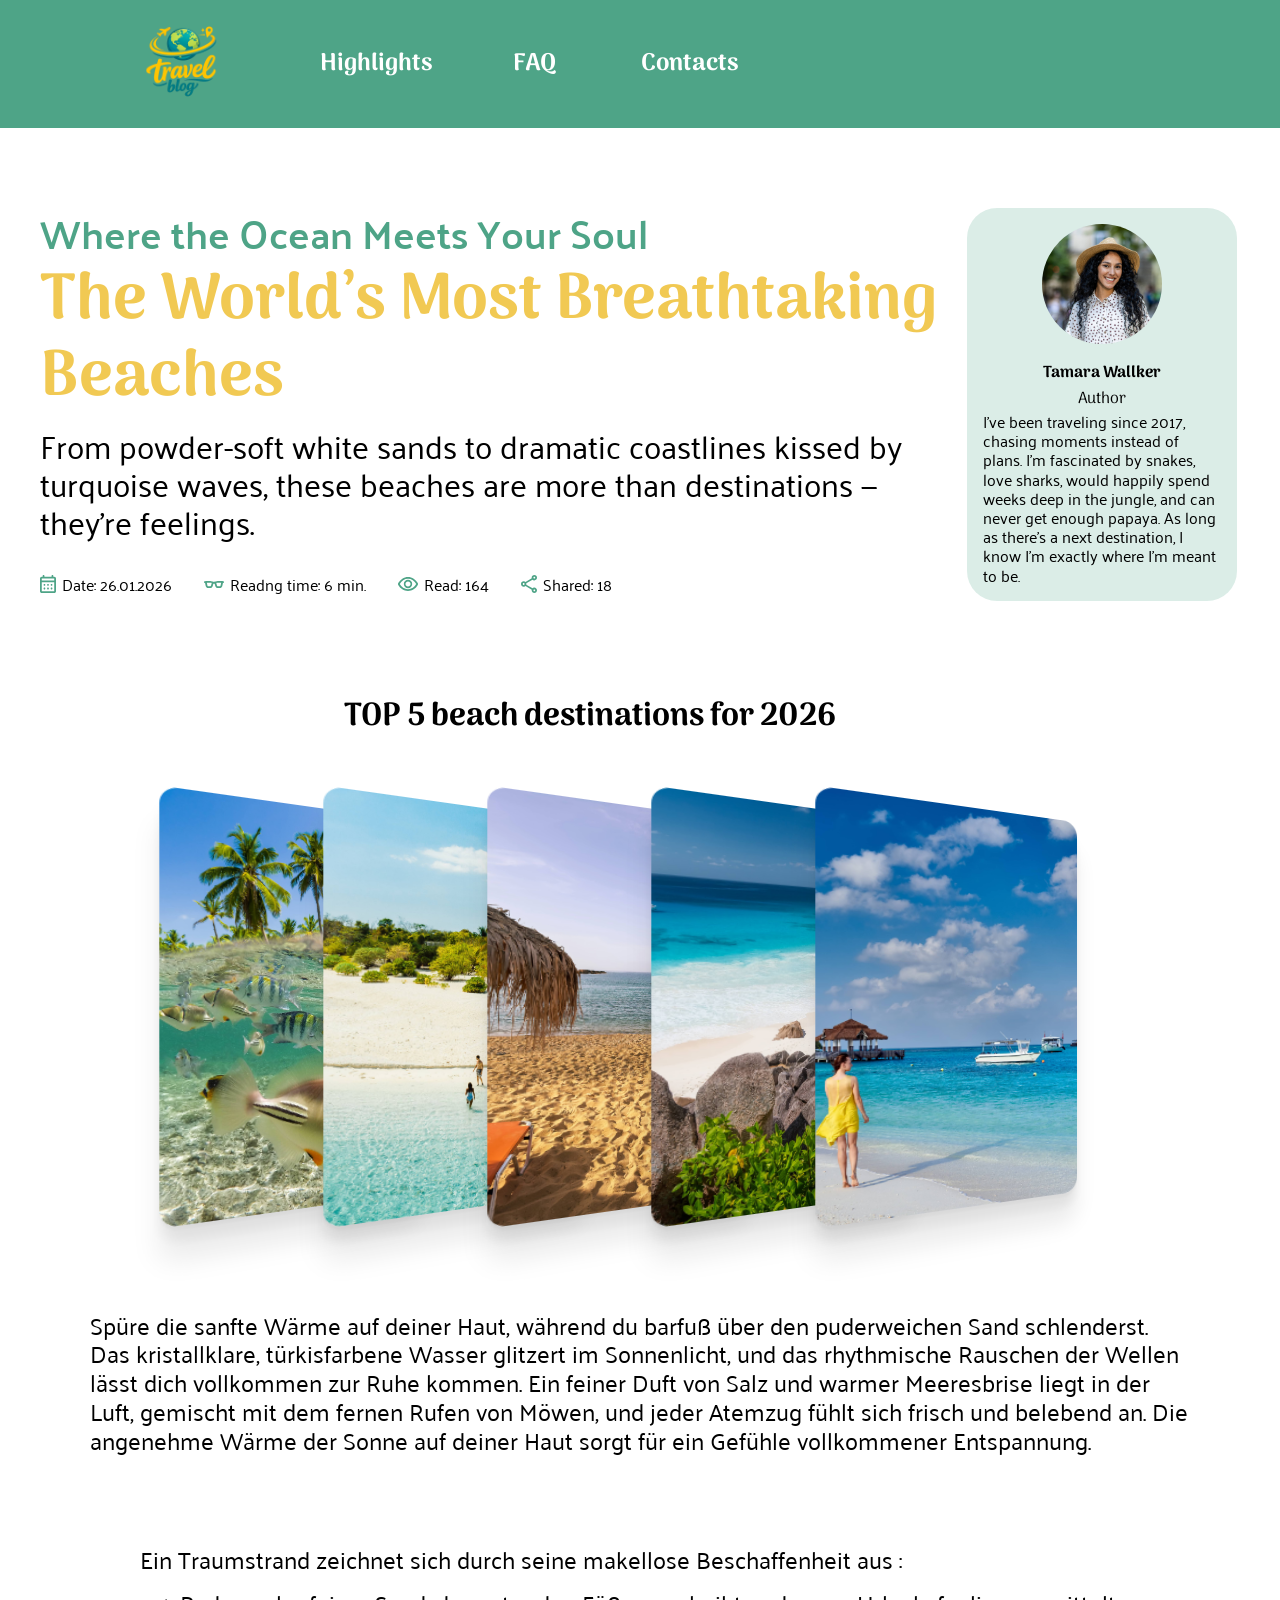
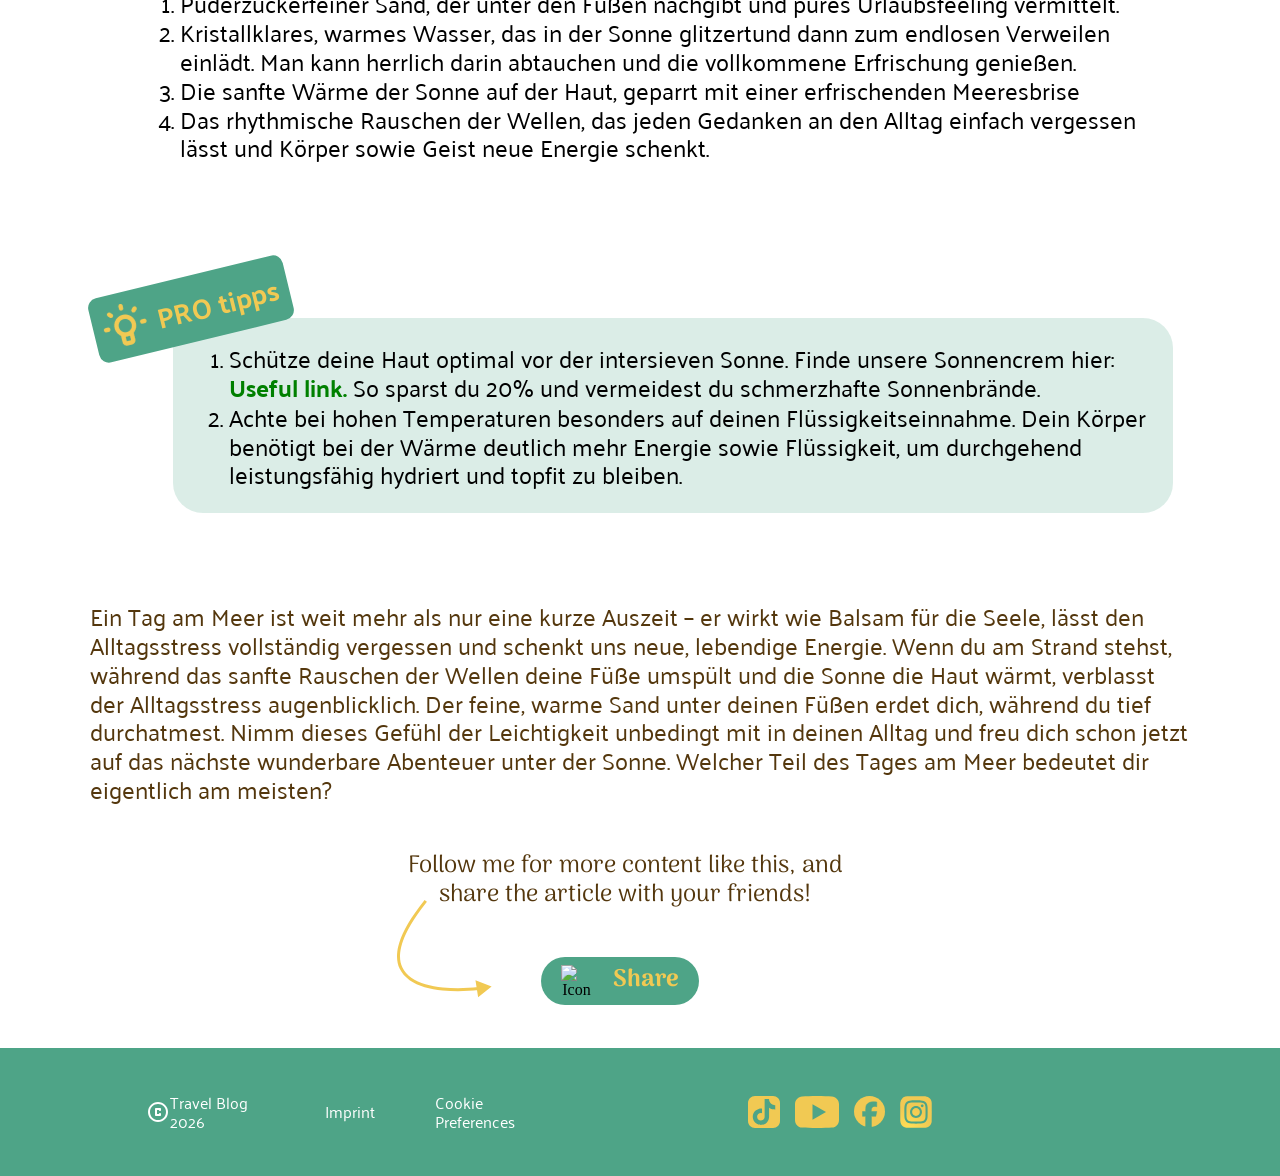
==== commit a1725167: "change nav-bar with links" ====
--- a/article01.html
+++ b/article01.html
@@ -212,10 +212,10 @@
     </footer>
     <section class="nav-bar">
         <div>
-            <a href="./Index.html"><img src="./assets/icons/home.png" alt=""></a>
-            <a href="#highlights"><img src="./assets/icons/rocket_launch.png" alt=""></a>
-            <a href="#faq"><img src="./assets/icons/live_help.png" alt=""></a>
-            <a href="#contacts"><img src="./assets/icons/person_pin.png" alt=""></a>
+            <a href="./Index.html"><img src="./assets/icons/home.png" alt="Haussymbol"></a>
+            <a href="./Index.html#highlights"><img src="./assets/icons/rocket_launch.png" alt="Raketensymbol"></a>
+            <a href="./Index.html#faq"><img src="./assets/icons/live_help.png" alt="Icon mit Fragezeichen"></a>
+            <a href="./Index.html#contacts"><img src="./assets/icons/person_pin.png" alt="Icon mit Person"></a>
         </div>
     </section>
     </div>
--- a/style.css
+++ b/style.css
@@ -678,7 +678,7 @@
         display: flex;
         justify-content: flex-end;
 
-        margin-left: 50px;
+        margin-left: 25px;
 
     }
 
--- a/article01.css
+++ b/article01.css
@@ -2,7 +2,6 @@
   width: 1232px;
   margin: 0 auto;
   padding-bottom: 90px;
-  overflow: hidden;
 }
 
 header {
@@ -327,7 +326,7 @@
 .main-beach-accomodation-descr > p{
   font-family: Palanquin;
   font-weight: 400;
-  font-style: Regular;
+  font-style: normal;
   font-size: 1.5rem;
   line-height: 120%;
   letter-spacing: 0%;
--- a/article01_Style_Media.css
+++ b/article01_Style_Media.css
@@ -73,11 +73,16 @@
         text-align: center;
     }
 
+
     .slider-section {
-        width: 345px;
-        padding: 40px 0px;
-    }
-
+        width: 290px;
+        height: 450px;
+        overflow: hidden;
+
+        padding: 0px;
+    }
+
+  
     .slider-section>div>p {
         font-size: 1rem;
         padding-bottom: 16px;
@@ -86,7 +91,7 @@
     .img-slider {
         position: relative;
 
-        width: 200px;
+        width: 180px;
         height: 300px;
 
         margin: 0 auto;
@@ -205,7 +210,7 @@
 
     .description {
         width: 290px;
-        padding-top: 40px;
+        padding-top: 0px;
     }
 
     .description-box {
@@ -253,7 +258,7 @@
         width: 290px;
         height: 140px;
 
-        margin-top: 50px;
+        margin-top: 0px;
         gap: 48px;
     }
 
@@ -484,7 +489,10 @@
 
     .slider-section {
         width: 345px;
-        padding: 40px 0px;
+        height: 450px;
+        overflow: hidden;
+
+        padding: 0px;
     }
 
     .slider-section>div>p {
@@ -614,6 +622,7 @@
 
     .description {
         width: 345px;
+        padding: 0px;
     }
 
     .description-box {
@@ -635,7 +644,7 @@
     .pro-tipps {
         width: 345px;
         height: 309px;
-        padding: 0px 0px 0px 5px;
+        padding: 0px 0px 0px 0px;
     }
 
     .pro-tipps-box {
@@ -650,6 +659,7 @@
     }
 
     .main-beach-accomodation-descr {
+        width: 345px;
         padding-top: 32px;
     }
 
@@ -1120,8 +1130,11 @@
     }
 
     .slider-section {
-        width: 345px;
-        padding: 40px 0px;
+        width: 430px;
+        height: 500px;
+        padding: 0px;
+
+        overflow: hidden;
     }
 
     .slider-section>div>p {
@@ -1132,7 +1145,7 @@
     .img-slider {
         position: relative;
 
-        width: 340px;
+        width: 300px;
         height: 360px;
 
         margin: 0 auto;
@@ -1250,6 +1263,7 @@
 
     .description {
         width: 430px;
+        padding: 0px;
     }
 
     .description-box {
@@ -1270,9 +1284,9 @@
 
     .pro-tipps {
         width: 345px;
-        height: 309px;
+        height: 350px;
         padding: 0px 0px 0px 5px;
-        margin-bottom: 90px;
+        margin-bottom: 0px;
     }
 
     .pro-tipps-box {
@@ -1287,8 +1301,8 @@
     }
 
     .main-beach-accomodation-descr {
-        width: 450px;
-        padding-top: 32px;
+        width: 430px;
+        padding-top: 0px;
     }
 
     .main-beach-accomodation-descr>p {
@@ -1556,8 +1570,11 @@
     }
 
     .slider-section {
-        width: 440px;
-        padding: 40px 0px;
+        width: 530px;
+        height: 500px;
+
+        padding: 0px;
+        overflow: hidden;
     }
 
     .slider-section>div>p {
@@ -1568,8 +1585,8 @@
     .img-slider {
         position: relative;
 
-        width: 439px;
-        height: 440px;
+        width: 360px;
+        height: 360px;
 
         margin: 0 auto;
 
@@ -1686,7 +1703,8 @@
     }
 
     .description {
-        width: 550px;
+        width: 530px;
+        padding: 0px;
     }
 
     .description-box {
@@ -1706,7 +1724,7 @@
     }
 
     .pro-tipps {
-        width: 515px;
+        width: 530px;
         height: 309px;
         padding: 0px 0px 0px 0px;
     }
@@ -1727,11 +1745,11 @@
     }
 
     .main-beach-accomodation-descr {
-        width: 550px;
-        padding-top: 32px;
-    }
-
-    .main-beach-accomodation-descr>p {
+        width: 530px;
+        padding-top: 0px;
+    }
+
+    .main-beach-accomodation-descr > p {
         font-size: 1rem;
     }
 
@@ -2157,8 +2175,10 @@
     }
 
     .slider-section {
-        width: 440px;
-        padding: 40px 0px;
+        width: 700px;
+        height: 700px;
+
+        overflow: hidden;
     }
 
     .slider-section>div>p {
@@ -2287,6 +2307,7 @@
 
     .description {
         width: 730px;
+        padding: 0px;
     }
 
     .description-box {
@@ -2369,15 +2390,15 @@
         display: none;
     }
 
+    /* .share-box {
+        width: 100%;
+        height: 140px;
+
+        position: relative;
+    } */
+
     .share-box {
-        width: 100%;
-        height: 140px;
-
-        position: relative;
-    }
-
-    .share-box {
-        width: 100%;
+        width: 343px;
         height: 140px;
 
         position: relative;
@@ -2583,7 +2604,7 @@
 
 }
 
-@media screen and (min-width: 1024px) and (max-width: 1232px) {
+@media screen and (min-width: 1024px) and (max-width: 1229px) {
     .header {
         width: 100%;
         height: 128px;
@@ -2611,7 +2632,7 @@
         margin: 0 auto;
         padding: 0;
 
-        margin: 10px 0px 0px 0px;
+        margin: 0px 0px 0px 0px;
         padding: 0px;
     }
 
@@ -2725,10 +2746,16 @@
         margin-top: 20px;
     }
 
+    .img-slider {
+        width: 900px;
+        height: 340px;
+        margin-left: 100px;
+    }
+
     .slider_element {
         z-index: 1;
-        width: 250px;
-        height: 300px;
+        width: 220px;
+        height: 280px;
         margin-left: -100px;
 
         object-fit: cover;
@@ -2797,9 +2824,9 @@
     }
 
     .pro-tipps {
-        width: 1024px;
+        width: 950px;
         height: 260px;
-        padding: 0px 0px 0px 36px;
+        padding: 0px 0px 0px 0px;
     }
 
     .pro-tipps-box {
@@ -2813,8 +2840,8 @@
         height: 66px;
         border-radius: 10px;
         position: relative;
-        top: 24px;
-        left: -32px;
+        top: 5px;
+        left: 0px;
     }
 
     .pro-tipps-box>p {
@@ -2875,15 +2902,25 @@
     }
 }
 
-@media screen and (min-width: 1232px) and (max-width: 1440px) {
+@media screen and (min-width: 1230px) and (max-width: 1440px) {
     .main{
         width: 1200px;
     }
 
+    .slider-section {
+        width: 1200px;
+        height: 620px;
+    }
+
+    .img-slider {
+        width: 1100px;
+        margin-left: 100px;
+    }
+
     .slider_element {
         z-index: 1;
-        width: 300px;
-        height: 440px;
+        width: 260px;
+        height: 400px;
         margin-left: -100px;
 
         object-fit: cover;
@@ -2972,6 +3009,17 @@
         padding: 0px max(120px, calc(50% - 720px));
     }
 
+    .slider-section {
+        width: 1300px;
+        height: 680px;
+    }
+
+
+    .img-slider {
+        width: 1300px;
+        margin-left: 12px;
+    }
+
     .slider_element {
         z-index: 1;
         width: 300px;
